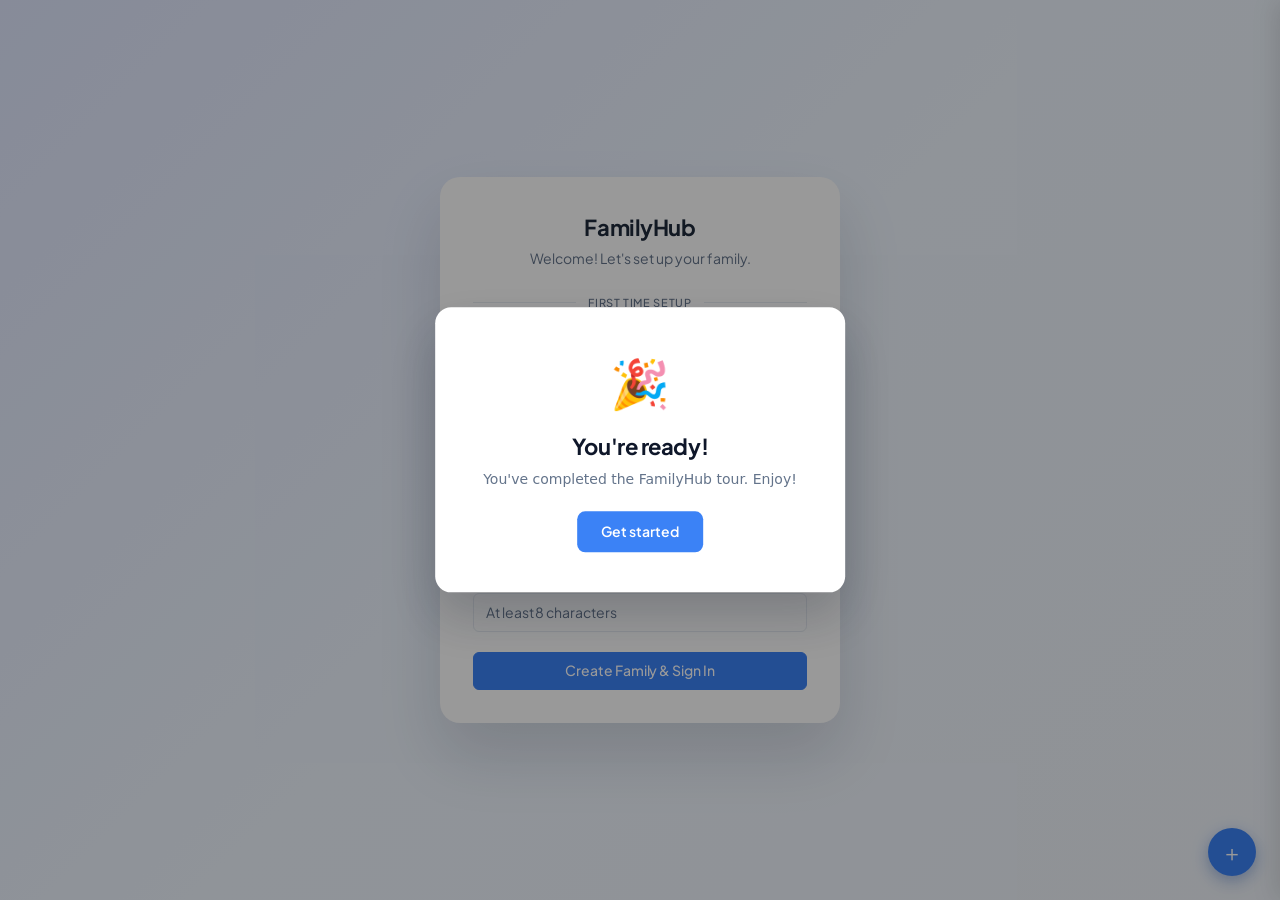
==== index.html @ ff7af3f9 "v6_5_3" ====
<!DOCTYPE html>
<html lang="en" data-theme="light">
<head>
  <meta charset="UTF-8" />
  <meta name="viewport" content="width=device-width, initial-scale=1.0, viewport-fit=cover" />
  <meta name="description" content="FamilyHub — Private family management &amp; knowledge app" />
  <meta name="theme-color" content="#F6F8FC" />
  <meta name="mobile-web-app-capable" content="yes" />
  <meta name="apple-mobile-web-app-capable" content="yes" />
  <meta name="apple-mobile-web-app-status-bar-style" content="default" />
  <meta name="apple-mobile-web-app-title" content="FamilyHub" />
  <!-- Force browsers and proxies never to cache this file -->
  <meta http-equiv="Cache-Control" content="no-cache, no-store, must-revalidate" />
  <meta http-equiv="Pragma" content="no-cache" />
  <meta http-equiv="Expires" content="0" />
  <!-- Build: v6.2.2 [v6.2.2] Bug audit: listener leaks, badge CSS, panel open, pre-select fixes -->

  <title>FamilyHub</title>

  <!-- PWA Manifest -->
  <link rel="manifest" href="./manifest.json" />

  <!-- Apple touch icon -->
  <link rel="apple-touch-icon" href="./icons/icon-192.png" />

  <!-- Styles (order matters: tokens → layout → components → dark) -->
  <link rel="stylesheet" href="./styles/tokens.css?v=6.0.0" />
  <link rel="stylesheet" href="./styles/layout.css?v=6.0.0" />
  <link rel="stylesheet" href="./styles/components.css?v=6.0.0" />
  <link rel="stylesheet" href="./styles/dark.css?v=6.0.0" />
</head>
<body>

<!-- ═══════════════════════════════════════════════════════════
     AUTH SCREEN
     Shown on load. Hidden after successful login.
     Blueprint §3.5 — First Run + Login flows
     ══════════════════════════════════════════════════════════ -->
<div id="auth-screen" role="main" aria-label="Sign in to FamilyHub">

  <div class="auth-card">
    <span class="auth-logo">FamilyHub</span>
    <p class="auth-subtitle" id="auth-subtitle">Welcome back</p>

    <!-- ── Auth Mode Tabs ── -->
    <div class="auth-tabs" role="tablist">
      <button class="auth-tab active" role="tab" id="tab-login"
              aria-selected="true" aria-controls="auth-form-login"
              data-auth-tab="login">Sign In</button>
      <button class="auth-tab" role="tab" id="tab-invite"
              aria-selected="false" aria-controls="auth-form-invite"
              data-auth-tab="invite">Join via Invite</button>
    </div>

    <!-- ── Login Form ── -->
    <div id="auth-form-login" role="tabpanel" aria-labelledby="tab-login">
      <div class="form-group">
        <label class="form-label" for="login-username">Username</label>
        <input class="input" type="text" id="login-username"
               autocomplete="username" autocapitalize="none"
               placeholder="Your username" />
      </div>
      <div class="form-group" style="margin-top: var(--space-3);">
        <label class="form-label" for="login-password">Password</label>
        <input class="input" type="password" id="login-password"
               autocomplete="current-password"
               placeholder="Your password" />
      </div>
      <p id="login-error" class="form-error hidden" style="margin-top: var(--space-2);"></p>
      <button class="btn btn-primary w-full" id="login-btn"
              style="margin-top: var(--space-5);">
        Sign In
      </button>
    </div>

    <!-- ── Invite Code Form ── -->
    <div id="auth-form-invite" role="tabpanel" aria-labelledby="tab-invite" class="hidden">
      <div class="form-group">
        <label class="form-label" for="invite-code">Invite Code</label>
        <input class="input" type="text" id="invite-code"
               placeholder="XXXX-XXXX" autocapitalize="characters"
               maxlength="9" style="letter-spacing: 0.08em; font-family: var(--font-mono);" />
      </div>
      <div class="form-group" style="margin-top: var(--space-3);">
        <label class="form-label" for="invite-username">Choose a Username</label>
        <input class="input" type="text" id="invite-username"
               autocomplete="username" autocapitalize="none"
               placeholder="username" />
      </div>
      <div class="form-group" style="margin-top: var(--space-3);">
        <label class="form-label" for="invite-password">Choose a Password</label>
        <input class="input" type="password" id="invite-password"
               autocomplete="new-password" placeholder="At least 8 characters" />
      </div>
      <p id="invite-error" class="form-error hidden" style="margin-top: var(--space-2);"></p>
      <button class="btn btn-primary w-full" id="invite-join-btn"
              style="margin-top: var(--space-5);">
        Join FamilyHub
      </button>
    </div>

    <!-- ── First Run Form (shown when no accounts exist) ── -->
    <div id="auth-form-firstrun" class="hidden" role="region" aria-label="First-time setup">
      <div class="divider-label">First Time Setup</div>
      <div class="form-group">
        <label class="form-label required" for="firstrun-family">Family Name</label>
        <input class="input" type="text" id="firstrun-family"
               placeholder="e.g. The Smiths" />
      </div>
      <div class="form-group" style="margin-top: var(--space-3);">
        <label class="form-label required" for="firstrun-displayname">Your Display Name</label>
        <input class="input" type="text" id="firstrun-displayname"
               placeholder="e.g. Dot" />
      </div>
      <div class="form-group" style="margin-top: var(--space-3);">
        <label class="form-label required" for="firstrun-username">Username</label>
        <input class="input" type="text" id="firstrun-username"
               autocomplete="username" autocapitalize="none"
               placeholder="Lowercase, no spaces" />
      </div>
      <div class="form-group" style="margin-top: var(--space-3);">
        <label class="form-label required" for="firstrun-password">Password</label>
        <input class="input" type="password" id="firstrun-password"
               autocomplete="new-password" placeholder="At least 8 characters" />
      </div>
      <p id="firstrun-error" class="form-error hidden" style="margin-top: var(--space-2);"></p>
      <button class="btn btn-primary w-full" id="firstrun-btn"
              style="margin-top: var(--space-5);">
        Create Family &amp; Sign In
      </button>
    </div>

    <!-- ── v32 Migration Prompt (shown when old data detected) ── -->
    <div id="auth-migration-prompt" class="hidden"
         style="margin-top: var(--space-4); padding: var(--space-3); background: var(--color-info-bg);
                border: 1px solid var(--color-info); border-radius: var(--radius-sm);">
      <p style="font-size: var(--text-sm); color: var(--color-info-text); margin-bottom: var(--space-2);">
        📦 Previous FamilyHub data found. Import it?
      </p>
      <div style="display: flex; gap: var(--space-2);">
        <button class="btn btn-primary btn-sm" id="migration-yes-btn">Import Data</button>
        <button class="btn btn-ghost btn-sm" id="migration-skip-btn">Skip</button>
      </div>
    </div>

  </div><!-- /.auth-card -->
</div><!-- /#auth-screen -->


<!-- ═══════════════════════════════════════════════════════════
     APP SHELL
     Blueprint §9.2 — CSS Grid layout
     ══════════════════════════════════════════════════════════ -->
<div id="app" aria-hidden="true">

  <!-- ── Topbar ── -->
  <header id="topbar" role="banner">
    <!-- Hamburger (mobile only) -->
    <button id="topbar-hamburger" aria-label="Open navigation" aria-expanded="false"
            aria-controls="sidebar">
      <svg width="18" height="14" viewBox="0 0 18 14" fill="none" aria-hidden="true">
        <rect y="0"  width="18" height="2" rx="1" fill="currentColor"/>
        <rect y="6"  width="18" height="2" rx="1" fill="currentColor"/>
        <rect y="12" width="18" height="2" rx="1" fill="currentColor"/>
      </svg>
    </button>

    <!-- App title -->
    <span id="topbar-title" aria-label="FamilyHub home">FamilyHub</span>

    <div id="topbar-spacer" aria-hidden="true"></div>

    <!-- Unified Search (P-17 + global overlay) — initSearchBar() populates this.
         Clicking/focusing the input opens the global search overlay (Cmd+K).
         Active filter chips remain visible below the input. -->
    <div id="topbar-search" role="search" aria-label="Search and filter"></div>

    <!-- Systray — ambient awareness bar (P-19) — initSystray() populates this -->
    <div id="topbar-systray" class="st-bar" aria-label="Awareness indicators"></div>

    <!-- Sync indicator -->
    <span id="topbar-sync-indicator" title="Sync status" aria-live="polite" aria-label="Sync status: idle">
      ○
    </span>

    <!-- Notifications -->
    <button id="topbar-notifications-btn" aria-label="Notifications"
            aria-haspopup="true" aria-expanded="false"
            aria-controls="notification-drawer">
      <svg width="16" height="16" viewBox="0 0 16 16" fill="none" aria-hidden="true">
        <path d="M8 1.5A5 5 0 003 6.5v4.25L1.5 12h13L13 10.75V6.5A5 5 0 008 1.5z"
              stroke="currentColor" stroke-width="1.4" stroke-linejoin="round"/>
        <path d="M6.5 13a1.5 1.5 0 003 0" stroke="currentColor" stroke-width="1.4"/>
      </svg>
      <span class="notif-badge" id="notif-badge" data-count="0" aria-hidden="true"></span>
    </button>

    <!-- User menu -->
    <button id="topbar-user-btn" aria-label="User menu" aria-haspopup="true">
      <div class="user-avatar" id="topbar-avatar" aria-hidden="true">?</div>
      <span id="topbar-user-name"></span>
    </button>
  </header>

  <!-- ── Tab Bar [MAJOR] — multi-view tab strip (core/tabs.js) ── -->
  <!-- Full-width, grid-row 2. Populated by initTabs() after auth. -->
  <nav id="tab-bar" aria-label="Open views">
    <!-- Populated by core/tabs.js initTabs() -->
  </nav>

  <!-- ── Breadcrumb Row (Blueprint §9.2 — separate row below tab bar) ── -->
  <nav id="breadcrumb-row" aria-label="Breadcrumb">
    <button id="breadcrumb-back-btn" disabled aria-label="Go back">
      ← Back
    </button>
    <button id="breadcrumb-fwd-btn" disabled aria-label="Go forward">
      Forward →
    </button>
    <span id="breadcrumb-trail" style="display: flex; align-items: center; gap: var(--space-1);">
      <!-- Populated by router.js -->
    </span>
  </nav>

  <!-- ── Sidebar ── -->
  <nav id="sidebar" aria-label="Main navigation">

    <!-- Family name header -->
    <div class="sidebar-family-name" id="sidebar-family-name">FamilyHub</div>

    <!-- CS-02: Context Switcher — order driven by contextOrder setting -->
    <div id="context-switcher" style="padding:8px 16px 4px;margin-bottom:4px;">
      <div id="ctx-buttons" style="display:flex;gap:3px;background:rgba(0,0,0,0.04);border-radius:8px;padding:3px;">
        <!-- Populated dynamically by boot JS based on contextOrder setting -->
      </div>
      <div id="ctx-label" style="text-align:center;font-size:10px;color:rgba(0,0,0,0.30);margin-top:4px;letter-spacing:0.08em;text-transform:uppercase;">All Contexts</div>
    </div>

    <!-- Nav items (Blueprint §4.2 — complete list) -->
    <ul class="sidebar-nav" role="list">

      <!-- Primary views -->
      <li role="listitem">
        <button class="nav-item" data-view="dashboard"
                aria-label="Dashboard">
          <span class="nav-item-icon" aria-hidden="true">🏠</span>
          <span class="nav-item-label">Dashboard</span>
        </button>
      </li>
      <li role="listitem">
        <button class="nav-item" data-view="daily"
                aria-label="Daily Review">
          <span class="nav-item-icon" aria-hidden="true">☀️</span>
          <span class="nav-item-label">Daily Review</span>
        </button>
      </li>
      <li role="listitem">
        <button class="nav-item" data-view="kanban"
                aria-label="Tasks and Kanban board">
          <span class="nav-item-icon" aria-hidden="true">✅</span>
          <span class="nav-item-label">Tasks</span>
        </button>
      </li>
      <li role="listitem">
        <button class="nav-item" data-view="projects"
                aria-label="Projects">
          <span class="nav-item-icon" aria-hidden="true">📁</span>
          <span class="nav-item-label">Projects</span>
        </button>
      </li>
      <li role="listitem">
        <button class="nav-item" data-view="calendar"
                aria-label="Calendar">
          <span class="nav-item-icon" aria-hidden="true">📅</span>
          <span class="nav-item-label">Calendar</span>
        </button>
      </li>
      <li role="listitem">
        <button class="nav-item" data-view="activity-center"
                aria-label="Activity Wall">
          <span class="nav-item-icon" aria-hidden="true">🔔</span>
          <span class="nav-item-label">Activity Wall</span>
        </button>
      </li>
      <li role="listitem">
        <button class="nav-item" data-view="messages"
                aria-label="Messages">
          <span class="nav-item-icon" aria-hidden="true">💬</span>
          <span class="nav-item-label">Messages</span>
          <span class="nav-item-badge" id="messages-nav-badge"
                aria-label="unread messages"
                style="display:none"></span>
        </button>
      </li>

      <!-- Tools / Trackers -->
      <li role="listitem" aria-hidden="true">
        <div class="sidebar-section-label">Trackers</div>
      </li>
      <li role="listitem">
        <button class="nav-item" data-view="budget"
                aria-label="Budget and expenses">
          <span class="nav-item-icon" aria-hidden="true">💰</span>
          <span class="nav-item-label">Budget</span>
        </button>
      </li>
      <li role="listitem">
        <button class="nav-item" data-view="recipes"
                aria-label="Recipes and meal planner">
          <span class="nav-item-icon" aria-hidden="true">🍽️</span>
          <span class="nav-item-label">Recipes</span>
        </button>
      </li>
      <li role="listitem">
        <button class="nav-item" data-view="documents"
                aria-label="Documents and expiry tracker">
          <span class="nav-item-icon" aria-hidden="true">📄</span>
          <span class="nav-item-label">Documents</span>
        </button>
      </li>
      <li role="listitem">
        <button class="nav-item" data-view="contacts"
                aria-label="Contacts">
          <span class="nav-item-icon" aria-hidden="true">📇</span>
          <span class="nav-item-label">Contacts</span>
        </button>
      </li>
      <li role="listitem">
        <button class="nav-item" data-view="gallery"
                aria-label="Photo gallery">
          <span class="nav-item-icon" aria-hidden="true">🖼️</span>
          <span class="nav-item-label">Gallery</span>
        </button>
      </li>
      <li role="listitem">
        <button class="nav-item" data-view="reminders"
                aria-label="Reminders">
          <span class="nav-item-icon" aria-hidden="true">🔔</span>
          <span class="nav-item-label">Reminders</span>
        </button>
      </li>

      <!-- Entity Types (Blueprint §4.2) -->
      <li role="listitem" aria-hidden="true">
        <div class="sidebar-section-label">Collections</div>
      </li>
      <li role="listitem">
        <button class="nav-item" data-view="entity-type" data-entity-type="idea"
                data-label="Ideas" aria-label="Ideas">
          <span class="nav-item-icon" aria-hidden="true">💡</span>
          <span class="nav-item-label">Ideas</span>
        </button>
      </li>
      <li role="listitem">
        <button class="nav-item" data-view="entity-type" data-entity-type="research"
                data-label="Research" aria-label="Research">
          <span class="nav-item-icon" aria-hidden="true">🔬</span>
          <span class="nav-item-label">Research</span>
        </button>
      </li>
      <li role="listitem">
        <button class="nav-item" data-view="entity-type" data-entity-type="book"
                data-label="Books" aria-label="Books">
          <span class="nav-item-icon" aria-hidden="true">📚</span>
          <span class="nav-item-label">Books</span>
        </button>
      </li>
      <li role="listitem">
        <button class="nav-item" data-view="entity-type" data-entity-type="trip"
                data-label="Trips" aria-label="Trips">
          <span class="nav-item-icon" aria-hidden="true">✈️</span>
          <span class="nav-item-label">Trips</span>
        </button>
      </li>
      <li role="listitem">
        <button class="nav-item" data-view="entity-type" data-entity-type="place"
                data-label="Places" aria-label="Places">
          <span class="nav-item-icon" aria-hidden="true">📍</span>
          <span class="nav-item-label">Places</span>
        </button>
      </li>
      <li role="listitem">
        <button class="nav-item" data-view="entity-type" data-entity-type="weblink"
                data-label="Web Links" aria-label="Web Links">
          <span class="nav-item-icon" aria-hidden="true">🔗</span>
          <span class="nav-item-label">Web Links</span>
        </button>
      </li>
      <!-- Custom entity types inserted here dynamically by boot sequence -->
      <li id="sidebar-custom-types-anchor" role="listitem" aria-hidden="true" style="display:none"></li>

      <!-- Manage -->
      <li role="listitem" aria-hidden="true">
        <div class="sidebar-section-label">Manage</div>
      </li>
      <li role="listitem">
        <button class="nav-item" data-view="object-studio"
                aria-label="Object Studio — manage entity types">
          <span class="nav-item-icon" aria-hidden="true">🧩</span>
          <span class="nav-item-label">Object Studio</span>
        </button>
      </li>

    </ul><!-- /.sidebar-nav -->

    <!-- Sidebar footer: Settings + Logout -->
    <div class="sidebar-footer">
      <button class="nav-item" data-view="settings" aria-label="Settings">
        <span class="nav-item-icon" aria-hidden="true">⚙️</span>
        <span class="nav-item-label">Settings</span>
      </button>
      <button class="sidebar-logout-btn" id="sidebar-logout-btn" aria-label="Sign out">
        <span style="font-size: 0.9rem;" aria-hidden="true">↗</span>
        Sign Out
      </button>
    </div>

  </nav><!-- /#sidebar -->

  <!-- Mobile sidebar overlay -->
  <div id="sidebar-overlay" aria-hidden="true"></div>

  <!-- ── Main Content ── -->
  <main id="main" role="main" aria-label="Main content" tabindex="-1">

    <!-- All view shells (empty, hidden by default) -->
    <!-- Each activated by router.js adding class="active" -->

    <!-- Dashboard -->
    <div id="view-dashboard" class="view" role="region" aria-label="Dashboard"
         aria-hidden="true">
      <!-- Populated by views/dashboard.js -->
    </div>

    <!-- Daily Review -->
    <div id="view-daily" class="view" role="region" aria-label="Daily Review"
         aria-hidden="true">
      <!-- Populated by views/daily.js -->
    </div>

    <!-- Kanban Task Board -->
    <div id="view-kanban" class="view" role="region" aria-label="Tasks"
         aria-hidden="true">
      <!-- Populated by views/kanban.js -->
    </div>

    <!-- Calendar -->
    <div id="view-calendar" class="view" role="region" aria-label="Calendar"
         aria-hidden="true">
      <!-- Populated by views/calendar.js -->
    </div>

    <!-- Activity Wall -->
    <div id="view-activity-center" class="view" role="region" aria-label="Activity Wall"
         aria-hidden="true">
      <!-- Populated by views/family-wall.js (Activity Wall) -->
    </div>


    <!-- Notes -->
    <div id="view-notes" class="view" role="region" aria-label="Notes"
         aria-hidden="true">
      <!-- Populated by views/notes.js -->
    </div>

    <!-- Projects -->
    <div id="view-projects" class="view" role="region" aria-label="Projects"
         aria-hidden="true">
      <!-- Populated by views/projects.js -->
    </div>

    <!-- Knowledge Graph (Blueprint §9.2 — 3-column layout when active) -->
    <!-- graph-canvas.js, graph filter panel, and entity panel integrate here -->
    <div id="view-graph" class="view" role="region" aria-label="Knowledge Graph"
         aria-hidden="true">
      <!-- Graph canvas and entity panel populated by entity-panel.js _openGraphView() -->
    </div>

    <!-- Budget -->
    <div id="view-budget" class="view" role="region" aria-label="Budget"
         aria-hidden="true">
      <!-- Populated by views/budget.js -->
    </div>

    <!-- Recipes -->
    <div id="view-recipes" class="view" role="region" aria-label="Recipes"
         aria-hidden="true">
      <!-- Populated by views/recipes.js -->
    </div>

    <!-- Documents -->
    <div id="view-documents" class="view" role="region" aria-label="Documents"
         aria-hidden="true">
      <!-- Populated by views/documents.js -->
    </div>

    <!-- Contacts -->
    <div id="view-contacts" class="view" role="region" aria-label="Contacts"
         aria-hidden="true">
      <!-- Populated by views/contacts.js -->
    </div>

    <!-- Gallery -->
    <div id="view-gallery" class="view" role="region" aria-label="Gallery"
         aria-hidden="true">
      <!-- Populated by views/gallery.js -->
    </div>

    <!-- Generic Entity Type View (Ideas, Trips, Books, etc.) -->
    <div id="view-entity-type" class="view" role="region" aria-label="Entity type view"
         aria-hidden="true">
      <!-- Populated by views/entity-type-view.js — receives entityType param -->
    </div>

    <!-- Object Studio — type management dashboard -->
    <div id="view-object-studio" class="view" role="region" aria-label="Object Studio"
         aria-hidden="true">
      <!-- Populated by views/object-studio.js -->
    </div>

    <!-- Messages -->
    <div id="view-messages" class="view" role="region" aria-label="Messages"
         aria-hidden="true">
      <span class="sr-only" id="messages-view-desc">Direct messages between family members</span>
    </div>

    <!-- Settings -->
    <div id="view-settings" class="view" role="region" aria-label="Settings"
         aria-hidden="true">
      <!-- Populated by views/settings.js -->
    </div>

    <!-- [v5.3.1] Reminders view -->
    <div id="view-reminders" class="view" role="region" aria-label="Reminders"
         aria-hidden="true">
      <!-- Populated by views/reminders.js -->
    </div>

    <!-- [v5.3.1] Reminder Analytics view -->
    <div id="view-reminder-analytics" class="view" role="region" aria-label="Reminder Analytics"
         aria-hidden="true">
      <!-- Populated by views/reminder-analytics.js -->
    </div>

  </main><!-- /#main -->

</div><!-- /#app -->


<!-- ═══════════════════════════════════════════════════════════
     GLOBAL OVERLAYS
     Outside #app so they sit above all layout layers.
     ══════════════════════════════════════════════════════════ -->

<!-- ── Entity Panel Backdrop ── -->
<div id="entity-panel-backdrop" aria-hidden="true"></div>

<!-- ── Entity Panel (centered modal) ── -->
<aside id="entity-panel" role="dialog" aria-modal="true" aria-label="Entity details"
       aria-hidden="true">
  <div id="entity-panel-header">
    <!-- Built dynamically by components/entity-panel.js _renderHeader() -->
  </div>
  <div id="entity-panel-body">
    <!-- Populated dynamically by components/entity-panel.js -->
  </div>
</aside>

<!-- ── Notification Drawer ── -->
<div id="notification-drawer" role="dialog" aria-label="Notifications"
     aria-modal="false">
  <div style="display: flex; align-items: center; justify-content: space-between;
              padding: var(--space-3) var(--space-4); border-bottom: 1px solid var(--color-border);
              flex-shrink: 0;">
    <span style="font-weight: var(--weight-semibold); font-size: var(--text-sm);">Notifications</span>
    <button class="btn-icon" id="notif-mark-all-read" aria-label="Mark all as read"
            style="font-size: var(--text-xs); width: auto; padding: var(--space-1) var(--space-2);">
      Mark all read
    </button>
  </div>
  <div id="notification-list" class="scroll-y" style="flex: 1; overflow-y: auto;">
    <!-- Populated by components/notification-drawer.js -->
    <div class="empty-state" style="padding: var(--space-8);">
      <div class="empty-state-icon">🔔</div>
      <div class="empty-state-title">No notifications</div>
    </div>
  </div>
</div>

<!-- ── Global Search / Command Palette ── -->
<div id="search-overlay" role="dialog" aria-label="Search" aria-modal="true"
     aria-hidden="true" inert>
  <div id="search-palette">
    <div style="display: flex; align-items: center; gap: var(--space-2);
                padding: var(--space-3) var(--space-4);
                border-bottom: 1px solid var(--color-border);">
      <svg width="14" height="14" viewBox="0 0 14 14" fill="none" aria-hidden="true"
           style="color: var(--color-text-muted); flex-shrink: 0;">
        <circle cx="6" cy="6" r="5" stroke="currentColor" stroke-width="1.5"/>
        <path d="M10 10L13 13" stroke="currentColor" stroke-width="1.5" stroke-linecap="round"/>
      </svg>
      <input type="text" id="search-input" class="input"
             placeholder='Search or type "> " for commands…'
             autocomplete="off" autocorrect="off" spellcheck="false"
             aria-label="Search"
             style="border: none; box-shadow: none; padding: 0; font-size: var(--text-base);
                    background: transparent;" />
      <kbd aria-label="Escape to close" style="flex-shrink: 0;">Esc</kbd>
    </div>
    <div id="search-results" class="scroll-y"
         style="overflow-y: auto; max-height: 360px;"
         role="listbox" aria-label="Search results">
      <!-- Populated by components/search.js -->
    </div>
  </div>
</div>

<!-- ── Keyboard Shortcuts Help Overlay ── -->
<div id="shortcuts-overlay" role="dialog" aria-label="Keyboard shortcuts"
     aria-modal="true" aria-hidden="true" inert>
  <div class="shortcuts-panel">
    <div class="shortcuts-header">
      <h2 class="shortcuts-title">Keyboard Shortcuts</h2>
      <button class="btn-icon" id="shortcuts-close" aria-label="Close shortcuts">✕</button>
    </div>
    <!-- P-32: search input filters shortcuts by name -->
    <div class="shortcuts-search-wrap">
      <input type="text" id="shortcuts-search" class="input"
             placeholder="Filter shortcuts…" autocomplete="off"
             aria-label="Filter keyboard shortcuts" />
    </div>
    <!-- P-32: populated dynamically from hotkeyService.getAll() -->
    <div id="shortcuts-list" class="shortcuts-list" role="list">
      <!-- Fallback static list (shown before hotkeyService boots) -->
      <div class="shortcuts-group">
        <div class="shortcuts-group-label">Global</div>
        <div class="shortcuts-row"><kbd>⌘K</kbd><span>Open command palette</span></div>
        <div class="shortcuts-row"><kbd>?</kbd><span>Show this overlay</span></div>
        <div class="shortcuts-row"><kbd>Esc</kbd><span>Close overlay / panel</span></div>
        <div class="shortcuts-row"><kbd>⌘Z</kbd><span>Undo entity delete (8 sec)</span></div>
        <div class="shortcuts-row"><kbd>⌘S</kbd><span>Save entity panel</span></div>
      </div>
      <div class="shortcuts-group">
        <div class="shortcuts-group-label">Navigation</div>
        <div class="shortcuts-row"><kbd>D</kbd><span>Go to Daily Review</span></div>
        <div class="shortcuts-row"><kbd>K</kbd><span>Go to Kanban</span></div>
        <div class="shortcuts-row"><kbd>C</kbd><span>Go to Calendar</span></div>
      </div>
      <div class="shortcuts-group">
        <div class="shortcuts-group-label">Create</div>
        <div class="shortcuts-row"><kbd>N</kbd><span>New Note</span></div>
        <div class="shortcuts-row"><kbd>T</kbd><span>New Task</span></div>
        <div class="shortcuts-row"><kbd>E</kbd><span>New Event</span></div>
        <div class="shortcuts-row"><kbd>+</kbd><span>Toggle FAB menu</span></div>
      </div>
    </div>
    <div class="shortcuts-footer">
      <span id="shortcuts-platform"></span>
    </div>
  </div>
</div>

<!-- ── FAB (Floating Action Button) Blueprint §5.3 ── -->
<div id="fab" aria-label="Quick create" role="region">
  <!-- Radial menu items (hidden until expanded) -->
  <div class="fab-radial" role="list">
    <div class="fab-radial-item" role="listitem">
      <span class="fab-radial-label">Task</span>
      <button class="fab-radial-btn" data-fab-type="task"
              aria-label="New Task">✅</button>
    </div>
    <div class="fab-radial-item" role="listitem">
      <span class="fab-radial-label">Note</span>
      <button class="fab-radial-btn" data-fab-type="note"
              aria-label="New Note">📝</button>
    </div>
    <div class="fab-radial-item" role="listitem">
      <span class="fab-radial-label">Event</span>
      <button class="fab-radial-btn" data-fab-type="event"
              aria-label="New Event">📅</button>
    </div>
    <div class="fab-radial-item" role="listitem">
      <span class="fab-radial-label">Post</span>
      <button class="fab-radial-btn" data-fab-type="post"
              aria-label="New Post">📌</button>
    </div>
    <div class="fab-radial-item" role="listitem">
      <span class="fab-radial-label">Idea</span>
      <button class="fab-radial-btn" data-fab-type="idea"
              aria-label="New Idea">💡</button>
    </div>
    <div class="fab-radial-item" role="listitem">
      <span class="fab-radial-label">More…</span>
      <button class="fab-radial-btn" data-fab-type="more"
              aria-label="More entity types">＋</button>
    </div>
  </div>

  <!-- Main FAB button -->
  <button id="fab-main-btn" aria-label="Create new entity"
          aria-expanded="false" aria-haspopup="true">
    ＋
  </button>
</div>

<!-- ── Toast Container ── -->
<div id="toast-container" aria-live="polite" aria-atomic="false"></div>

<!-- ── Update Banner ── -->
<div id="update-banner" role="alert" aria-live="assertive" aria-atomic="true">
  <span>🎉 Update available</span>
  <button class="btn btn-primary btn-sm" id="update-reload-btn">Reload</button>
  <button class="btn btn-ghost btn-sm" id="update-dismiss-btn"
          style="color: rgba(255,255,255,0.7);">Later</button>
</div>


<!-- ═══════════════════════════════════════════════════════════
     MODULE IMPORTS
     All core modules loaded as ES modules.
     Blueprint §1.2 — No bundler, no framework.
     Blueprint §13.1 — No global functions; only window.FH is global.
     ══════════════════════════════════════════════════════════ -->
<script type="module">
  /**
   * FamilyHub v3.0 — App Bootstrap
   * This is the only <script> in index.html.
   * All logic lives in ES modules imported below.
   * P-01: buildEnv() wires registry+env before auth.
   */

  // ── Core imports ──────────────────────────────────────────
  import './views/dashboard.js';                              // registers 'dashboard' view
  import './views/daily.js';                                  // registers 'daily' view
  import './views/kanban.js';                                 // registers 'kanban' view
  import './views/calendar.js';                               // registers 'calendar' view
  import './views/family-wall.js';                            // registers 'activity-center' view
  import './views/messages.js';                               // registers 'messages' view
  import './views/notes.js';                                  // V-01: registers 'notes' view
  import './views/projects.js';                               // V-02: registers 'projects' view
  import './views/settings.js';                               // V-03: registers 'settings' view
  import './views/generic-list.js';                            // V-04: registers 6 generic list views
  import './views/entity-type.js';                           // 2-A: generic entity type view (Collections)
  import './views/object-studio.js';                         // 2-B: Capacities-style Object Studio
  import './views/stub-views.js';                             // registers placeholder views
  import { on, emit, EVENTS }        from './core/events.js';
  import { navigate, wireNavItems, handleInitialHash, VIEW_KEYS, openInNewTab, getCurrentView }
                                     from './core/router.js';
  import { initDB }                  from './core/db.js';
  import { initGraphEngine }         from './core/graph-engine.js';
  import { initEntityPanel }         from './components/entity-panel.js';
  import { initEntityForm }          from './components/entity-form.js';
  import { initFab }                 from './components/fab.js';
  import { initSearch }              from './components/search.js';
  import { initAuth, getAccount }    from './core/auth.js';
  import { initContext }             from './core/context.js';   // CS-01
  import { initBanner }        from './core/banner.js';             // [v6.0.2] global context+focus banner
  import { initGamification } from './services/gamification.js';   // [v6.1.0] gamification engine
  import { buildEnv }                from './core/env.js';      // P-01
  import { initTabs }                from './core/tabs.js';     // [MAJOR] tab system
  import { dataServiceDescriptor }    from './core/db.js';        // P-06
  import { effectsServiceDescriptor } from './services/effects.js'; // P-12
  import { themeServiceDescriptor }   from './services/theme.js';   // P-13
  import { syncServiceDescriptor }    from './services/sync.js';    // P-14
  import { initSearchBar }            from './components/search-bar.js';      // P-17
  import { initCommandPalette }       from './components/command-palette.js'; // P-18
  import { initSystray }              from './components/systray.js';          // P-19
  import { initTimerPanel }              from './components/timer-panel.js'; // [v6.3.0] timer panel + alarm overlay
  import { notificationServiceDescriptor } from './services/notification.js'; // P-07
  import { dialogServiceDescriptor }      from './services/dialog.js';       // P-08
  import { hotkeyServiceDescriptor }      from './services/hotkey.js';       // P-09
  import { historyServiceDescriptor }     from './services/history.js';      // P-10
  import { commandServiceDescriptor }     from './services/command.js';      // P-11
  import { initActivityService, seedActivityFeed } from './services/activity.js';
  import { runWeeklyProjectDigest }               from './views/projects.js'; // [F4] Weekly Project Digest
  import { initTimeTracker }              from './services/time-tracker.js'; // [MAJOR] time tracking
  // [v5.3.1] Reminder system
  import { initReminderService,
           reminderServiceDescriptor }   from './services/reminder.js';
  import { mountAlertDrawer }           from './components/alert-card.js';
  import './views/reminders.js';         // registers 'reminders' view
  // [v5.3.1] Phase 3 services
  import { initAutoRulesEngine }        from './services/auto-reminder-rules.js';
  import './views/reminder-analytics.js'; // [v5.3.1] registers 'reminder-analytics' view
  import { initRecurrenceService }      from './services/recurrence.js'; // [v5.3.1]
  import { serviceRegistry }          from './core/registry.js';
  import { showToast, toast }        from './core/toast.js';
  import { mountDebugPanel }          from './core/debug.js';   // P-29
  import { startTour, isTourComplete }               from './core/tour.js';  // P-31
  import { initPWA }                   from './core/pwa.js';    // P-33

  // ── App initialisation ────────────────────────────────────
  async function initApp() {
    try {
      // 1. Theme: apply saved preference before any paint
      const savedTheme = localStorage.getItem('fh_theme') || 'light';
      document.documentElement.setAttribute('data-theme', savedTheme);

      // 2. Wire mobile hamburger (nav items wired post-login by auth.js → _showApp)
      const hamburger = document.getElementById('topbar-hamburger');
      const sidebar   = document.getElementById('sidebar');
      const overlay   = document.getElementById('sidebar-overlay');

      if (hamburger && sidebar && overlay) {
        hamburger.addEventListener('click', () => {
          const isOpen = sidebar.classList.toggle('open');
          overlay.classList.toggle('visible', isOpen);
          hamburger.setAttribute('aria-expanded', String(isOpen));
        });
        overlay.addEventListener('click', () => {
          sidebar.classList.remove('open');
          overlay.classList.remove('visible');
          hamburger.setAttribute('aria-expanded', 'false');
        });
      }

      // 3. Entity panel close button — handled by components/entity-panel.js
      const panel = document.getElementById('entity-panel');

      // 3b. Click-outside-to-close panel: clicking main area or sidebar nav closes it.
      //     Professional UX standard (Linear, Notion, Figma side panels).
      //     Only fires when panel is open and click is NOT inside panel or any overlay.
      {
        const _mainEl    = document.getElementById('main');
        const _sidebarEl = document.getElementById('sidebar');
        const _panelEl   = document.getElementById('entity-panel');

        const _maybeClosePanel = (e) => {
          if (!_panelEl?.classList.contains('open')) return;
          if (_panelEl.contains(e.target)) return;
          // Don't close if a modal/overlay is open on top
          if (e.target.closest('.modal-overlay,.te-overlay,.ef-overlay,.os-wizard-overlay')) return;
          import('./components/entity-panel.js').then(m => m.closePanel()).catch(() => {});
        };

        if (_mainEl)    _mainEl.addEventListener('click', _maybeClosePanel, true);
        if (_sidebarEl) _sidebarEl.addEventListener('click', _maybeClosePanel, true);
      }

      // 4. Search overlay — handled by components/search.js (initSearch())

      // 5. Wire notifications drawer
      const notifsBtn    = document.getElementById('topbar-notifications-btn');
      const notifsDrawer = document.getElementById('notification-drawer');

      if (notifsBtn && notifsDrawer) {
        notifsBtn.addEventListener('click', (e) => {
          e.stopPropagation();
          const isOpen = notifsDrawer.classList.toggle('open');
          notifsBtn.setAttribute('aria-expanded', String(isOpen));
        });
        document.addEventListener('click', (e) => {
          if (!notifsDrawer.contains(e.target) && e.target !== notifsBtn) {
            notifsDrawer.classList.remove('open');
            notifsBtn.setAttribute('aria-expanded', 'false');
          }
        });
      }

      // 6. FAB — handled by components/fab.js (initFab())

      // 7. Keyboard shortcuts (Blueprint §9.3)
      // Handled by hotkeyService (P-07) after buildEnv() runs.
      // Cmd+Z undo handled below (must run before hotkey service to pop undo stack first).

      // Cmd+Z — undo delete (always, even in text fields)
      // Global undo-delete stack — populated by entity-panel._confirmDelete()
      const _undoStack = [];
      const UNDO_TTL = 8000; // ms

      // Initialize window.FH early so entity-panel can call _pushUndoDelete
      // (the full FH object is completed later at boot sequence end)
      window.FH = window.FH || {};
      window.FH.version = '6.5.3'; // [N51 fix] exposed for debugging and service worker checks

      window.FH._pushUndoDelete = ({ snapshot, entityLabel, entityTitle }) => {
        const entry = { snapshot, entityLabel, entityTitle, ts: Date.now() };
        _undoStack.push(entry);
        showToast(`“${entityTitle}” deleted`, 'warn', {
          duration: UNDO_TTL,
          action: { label: 'Undo', onClick: () => _performUndo(entry) },
        });
        setTimeout(() => {
          const idx = _undoStack.indexOf(entry);
          if (idx !== -1) _undoStack.splice(idx, 1);
        }, UNDO_TTL);
      };

      async function _performUndo(entry) {
        if (!entry?.snapshot) return;
        try {
          const { saveEntity } = await import('./core/db.js');
          await saveEntity({ ...entry.snapshot, deleted: false, updatedAt: new Date().toISOString() });
          showToast(`“${entry.entityTitle}” restored`, 'success');
          const idx = _undoStack.indexOf(entry);
          if (idx !== -1) _undoStack.splice(idx, 1);
        } catch (err) {
          console.error('[undo] Restore failed:', err);
          showToast('Could not restore — please check your data', 'error');
        }
      }

      document.addEventListener('keydown', (e) => {
        if ((e.metaKey || e.ctrlKey) && e.key === 'z' && !e.shiftKey) {
          const entry = _undoStack.pop();
          if (entry) {
            // stopImmediatePropagation so hotkeyService doesn't also fire history.undo()
            e.stopImmediatePropagation();
            e.preventDefault();
            _performUndo(entry);
          }
        }
      });

      // Handle SW_UPDATED message from service worker (P-20)
      // Only show the toast if there was already a controlling SW when the page loaded
      // (i.e. this is a genuine update, not a first-time SW installation).
      // Without this guard, the toast fires on every fresh page load after a new SW activates.
      if ('serviceWorker' in navigator) {
        const _hadControllerAtLoad = !!navigator.serviceWorker.controller;
        navigator.serviceWorker.addEventListener('message', (e) => {
          if (e.data?.type === 'SW_UPDATED' && _hadControllerAtLoad) {
            showToast('Update available — reload to get the latest version', 'info', {
              duration: 0,
              action: { label: 'Reload', onClick: () => window.location.reload() },
            });
          }
        });
      }

      // 8. Shortcuts overlay close button
      const shortcutsClose = document.getElementById('shortcuts-close');
      if (shortcutsClose) {
        shortcutsClose.addEventListener('click', () => {
          const so = document.getElementById('shortcuts-overlay');
          if (so) {
            so.classList.remove('open');
            so.setAttribute('aria-hidden', 'true');
            so.setAttribute('inert', '');
          }
        });
      }

      // 9. Auth screen tab switching (shell-level — auth.js also wires its own forms)
      document.querySelectorAll('[data-auth-tab]').forEach(btn => {
        btn.addEventListener('click', () => {
          const tab = btn.dataset.authTab;
          document.querySelectorAll('[data-auth-tab]').forEach(b => {
            b.classList.toggle('active', b.dataset.authTab === tab);
            b.setAttribute('aria-selected', String(b.dataset.authTab === tab));
          });
          document.getElementById('auth-form-login')?.classList.toggle('hidden', tab !== 'login');
          document.getElementById('auth-form-invite')?.classList.toggle('hidden', tab !== 'invite');
        });
      });

      // 10. Initialise IndexedDB, build env (P-01), then Auth
      //     buildEnv() resolves all registered services in dependency order.
      //     auth.js determines: first-run | login screen | resume session.
      await initDB();
      await initGraphEngine();
      // Register services in dependency order before buildEnv() resolves them
      // P-06: data (no deps) — registered first, all services may depend on it
      serviceRegistry.add('data',         dataServiceDescriptor);
      // P-12: effects (no deps)
      serviceRegistry.add('effects',      effectsServiceDescriptor);
      // P-13: theme (needs data)
      serviceRegistry.add('theme',        themeServiceDescriptor);
      // P-14: sync (no deps)
      serviceRegistry.add('sync',         syncServiceDescriptor);
      // P-07: notification (no deps) — must be early, others depend on it
      serviceRegistry.add('notification', notificationServiceDescriptor);
      // P-08: dialog (needs notification)
      serviceRegistry.add('dialog',       dialogServiceDescriptor);
      // P-09: hotkey (no deps)
      serviceRegistry.add('hotkey',       hotkeyServiceDescriptor);
      // P-10: history (needs notification + hotkey)
      serviceRegistry.add('history',      historyServiceDescriptor);
      // P-11: command (no deps)
      serviceRegistry.add('command',      commandServiceDescriptor);
      // [v5.3.1] Reminder service (depends on data + notification)
      serviceRegistry.add('reminder',     reminderServiceDescriptor);

      // P-01: Build the shared environment object (registry + services)
      const env = await buildEnv();

      // Expose env on window.FH for debugging and inter-module use
      // (will be overwritten below with full FH object)
      window._fhEnv = env;

      // P-29: mount debug overlay if ?debug=true
      if (env.debug) mountDebugPanel(env);

      // P-33: init PWA install prompt handler
      initPWA(env);

      initEntityPanel();
      initEntityForm();
      initFab();
      initSearch();
      initSearchBar();                    // P-17: faceted search bar
      initCommandPalette(env);            // P-18: command palette
      initSystray(env);                   // P-19: systray awareness bar
      await initAuth();
      // [MAJOR] Init tab system — renders tab bar using already-imported navigate + getCurrentView.
      // await needed: initTabs is async to load per-account pinned tabs from IDB.
      try {
        const _tabAcct = getAccount();
        await initTabs({ navigate, getCurrentView, accountId: _tabAcct?.id || null });
      } catch (tabErr) {
        console.error('[tabs] initTabs failed:', tabErr);
      }
      initContext();                       // CS-01: restore active context from localStorage
      initBanner();                        // [v6.0.2] global context + focus mode banner
      initGamification().catch(e => console.warn('[boot] gamification init:', e)); // [v6.1.0]
      initActivityService(); // [MAJOR] system activity feed (after auth so getAccount() works)
      seedActivityFeed();    // [minor] backfill activity cards from existing entities
      initTimeTracker();     // [MAJOR] time tracking service — restores active sessions
      initTimerPanel();      // [v6.2.0] floating timer panel
      // Wire topbar timer button
      // Timer panel opened via systray timer item (no separate topbar button — v6.3.0)
      initReminderService(); // [v5.3.1] reminder scheduler + SW sync
      initRecurrenceService(); // [v5.3.1] recurring task ghost-instance scheduler
      mountAlertDrawer();    // [v5.3.1] alert drawer component
      initAutoRulesEngine(); // [v5.3.1] auto-rules engine — triggers reminders on entity events
      // [F4] Weekly Project Digest — runs max once per 6 days (Sunday evening trigger)
      setTimeout(() => { try { runWeeklyProjectDigest(); } catch(e) { console.warn('[digest]', e); } }, 3000);

      // [v5.3.1] NEW-C-05 fix: Deep-link handler for push notification taps
      // SW notificationclick opens /?open=TYPE:ID when no window is open
      // Must run AFTER navigate(startView) so the app is fully rendered first
      {
        const _openParam = new URLSearchParams(window.location.search).get('open');
        if (_openParam && _openParam.includes(':')) {
          const [_openType, _openId] = _openParam.split(':');
          if (_openId) {
            // Brief defer so app renders before panel opens
            setTimeout(async () => {
              const { openPanel } = await import('./components/entity-panel.js');
              openPanel(_openId).catch(console.error);
            }, 400);
          }
        }
      }

      // CS-02: Wire context switcher — order from contextOrder setting
      {
        const { setActiveContext, getActiveContext } = await import('./core/context.js');
        const { getAccount: _getAcct } = await import('./core/auth.js');
        const { on: _ctxOn } = await import('./core/events.js');
        const { getSetting } = await import('./core/db.js');

        const CTX_LABELS = { all: 'All Contexts', family: 'Family', personal: 'Personal', business: 'Business' };
        const CTX_ICONS  = { all: 'ALL', family: '🏠', personal: '👤', business: '💼' };
        const CTX_COLORS = { all: '#3B82F6', family: '#0891b2', personal: '#7c3aed', business: '#b45309' };
        const DEFAULT_ORDER = ['all', 'family', 'personal', 'business'];

        async function _buildSwitcherButtons() {
          let order = DEFAULT_ORDER;
          try {
            const saved = await getSetting('contextOrder');
            if (Array.isArray(saved) && saved.length === 4) order = saved;
          } catch {}

          const acct = _getAcct();
          const isFullAccess = !acct || acct.role === 'admin' || acct.role === 'parent';

          const ctxBtns = document.getElementById('ctx-buttons');
          if (!ctxBtns) return;
          ctxBtns.innerHTML = '';

          for (const ctx of order) {
            if (!isFullAccess && (ctx === 'personal' || ctx === 'business')) continue;
            const btn = document.createElement('button');
            btn.className = 'ctx-btn';
            btn.dataset.ctx = ctx;
            const isAll = ctx === 'all';
            btn.style.cssText = 'flex:1;padding:6px 4px;border-radius:6px;border:none;cursor:pointer;font-size:' + (isAll ? '11' : '13') + 'px;font-weight:600;background:transparent;color:#475569;transition:all .15s;';
            btn.textContent = CTX_ICONS[ctx];
            btn.title = CTX_LABELS[ctx];
            btn.addEventListener('click', () => setActiveContext(ctx));
            ctxBtns.appendChild(btn);
          }
          _updateSwitcherUI(getActiveContext());
        }

        function _updateSwitcherUI(ctx) {
          const label = document.getElementById('ctx-label');
          const isDark = document.documentElement.getAttribute('data-theme') === 'dark';
          const inactiveColor = isDark ? 'rgba(255,255,255,0.4)' : 'rgba(0,0,0,0.35)';
          const labelColor = isDark ? 'rgba(255,255,255,0.25)' : 'rgba(0,0,0,0.30)';
          if (label) { label.textContent = CTX_LABELS[ctx] || 'All Contexts'; label.style.color = labelColor; }
          const ctxBg = document.getElementById('ctx-buttons');
          if (ctxBg) ctxBg.style.background = isDark ? 'rgba(255,255,255,0.08)' : 'rgba(0,0,0,0.04)';
          document.querySelectorAll('.ctx-btn').forEach(btn => {
            const isActive = btn.dataset.ctx === ctx;
            btn.style.background = isActive ? (CTX_COLORS[ctx] || CTX_COLORS.all) : 'transparent';
            btn.style.color = isActive ? '#fff' : inactiveColor;
          });
        }

        _ctxOn('context:changed', ({ context }) => _updateSwitcherUI(context));

        // Re-build sidebar buttons when order changes in settings
        window.addEventListener('fh:contextOrderChanged', () => _buildSwitcherButtons());

        await _buildSwitcherButtons();
      }

      // 11. Auto-start onboarding tour on first login (P-31)
      // Only auto-start if: tour not yet completed AND user has no existing entities
      // (existing users upgrading to v3 should not see the tour)
      {
        const tourDone = await isTourComplete('onboarding').catch(() => false);
        if (!tourDone) {
          const { countByType } = await import('./core/db.js');
          const counts   = await countByType().catch(() => ({}));
          const total    = Object.values(counts).reduce((a, b) => a + b, 0);
          const isNewUser = total === 0;
          if (isNewUser) {
            // Small delay so the view renders first
            setTimeout(() => startTour('onboarding', window._fhEnv), 800);
          } else {
            // Existing user: mark tour as done so it never fires again
            const { setSetting } = await import('./core/db.js');
            setSetting('tours:onboarding:completed', true).catch(() => {});
          }
        }
      }

      // 13. Populate shortcuts overlay from hotkeyService (P-32)
      {
        const isMac = /Mac|iPhone|iPad/.test(navigator.userAgent);
        const modKey = isMac ? '⌘' : 'Ctrl';
        const platformEl = document.getElementById('shortcuts-platform');
        if (platformEl) platformEl.textContent = isMac ? 'Mac' : 'Windows/Linux';

        // Render shortcut chips from hotkeyService.getAll() after env builds
        function _renderShortcutsOverlay(query = '') {
          const listEl = document.getElementById('shortcuts-list');
          if (!listEl) return;
          const hotkeySvc = window._fhEnv?.services?.hotkey;
          if (!hotkeySvc) return; // fallback static list stays

          const all = hotkeySvc.getAll().filter(s => s.description);
          const q = query.toLowerCase().trim();
          const filtered = q
            ? all.filter(s => s.description.toLowerCase().includes(q) || s.shortcut.includes(q))
            : all;

          // Group by scope (global, then view-specific)
          const groups = new Map();
          for (const s of filtered) {
            const cat = s.scope === 'global' ? 'Global' : `View: ${s.scope}`;
            if (!groups.has(cat)) groups.set(cat, []);
            groups.get(cat).push(s);
          }

          if (groups.size === 0) {
            listEl.innerHTML = '<div style="padding:var(--space-4);color:var(--color-text-muted);text-align:center;">No shortcuts match</div>';
            return;
          }

          listEl.innerHTML = '';
          for (const [cat, shorts] of groups) {
            const grp = document.createElement('div');
            grp.className = 'shortcuts-group';
            const label = document.createElement('div');
            label.className = 'shortcuts-group-label';
            label.textContent = cat;
            grp.appendChild(label);
            for (const s of shorts) {
              const row = document.createElement('div');
              row.className = 'shortcuts-row';
              // Format key: ctrl→⌘/Ctrl, shift→⇧, alt→⌥
              let display = s.shortcut
                .replace('ctrl', modKey)
                .replace('shift', '⇧')
                .replace('alt', isMac ? '⌥' : 'Alt')
                .replace('escape', 'Esc')
                .replace('enter', '↵')
                .toUpperCase()
                .replace(/\+/g, '+');
              row.innerHTML = `<kbd>${display}</kbd><span>${s.description}</span>`;
              grp.appendChild(row);
            }
            listEl.appendChild(grp);
          }
        }

        // Wire search input
        const searchEl = document.getElementById('shortcuts-search');
        if (searchEl) {
          searchEl.addEventListener('input', () => _renderShortcutsOverlay(searchEl.value));
        }

        // Refresh list when overlay opens
        const so = document.getElementById('shortcuts-overlay');
        if (so) {
          const observer = new MutationObserver(() => {
            if (so.classList.contains('open')) {
              if (searchEl) searchEl.value = '';
              _renderShortcutsOverlay();
              searchEl?.focus();
            }
          });
          observer.observe(so, { attributes: true, attributeFilter: ['class'] });
        }
      }

      // 14. Service Worker registration (Blueprint §8.2)
      if ('serviceWorker' in navigator) {
        try {
          // updateViaCache:'none' forces browser to always revalidate sw.js,
          // bypassing both browser HTTP cache and GitHub Pages CDN cache.
          const reg = await navigator.serviceWorker.register('./sw.js?v=6.5.3', {
            updateViaCache: 'none',
          });
          console.log('[FH] Service worker registered:', reg.scope);

          // Handle SW update available
          reg.addEventListener('updatefound', () => {
            const newSW = reg.installing;
            if (!newSW) return;
            newSW.addEventListener('statechange', () => {
              if (newSW.state === 'installed' && navigator.serviceWorker.controller) {
                const banner = document.getElementById('update-banner');
                if (banner) banner.classList.add('visible');
              }
            });
          });
        } catch (err) {
          console.warn('[FH] Service worker registration failed:', err);
        }
      }

      // 15. Update banner actions
      const reloadBtn  = document.getElementById('update-reload-btn');
      const dismissBtn = document.getElementById('update-dismiss-btn');
      if (reloadBtn) {
        reloadBtn.addEventListener('click', () => {
          navigator.serviceWorker?.controller?.postMessage({ type: 'SKIP_WAITING' });
          window.location.reload();
        });
      }
      if (dismissBtn) {
        dismissBtn.addEventListener('click', () => {
          const banner = document.getElementById('update-banner');
          if (banner) banner.classList.remove('visible');
        });
      }

      // 16. Entity panel open/close — handled by components/entity-panel.js
      // (initEntityPanel() wires PANEL_OPENED listener internally)

      // 16b. Close overlays on navigation (BUG-E, BUG-F fixes)
      on(EVENTS.VIEW_CHANGED, () => {
        // Notification drawer
        const notifsDrawer = document.getElementById('notification-drawer');
        const notifsBtn    = document.getElementById('topbar-notifications-btn');
        if (notifsDrawer?.classList.contains('open')) {
          notifsDrawer.classList.remove('open');
          notifsBtn?.setAttribute('aria-expanded', 'false');
        }
        // Shortcuts overlay
        const so = document.getElementById('shortcuts-overlay');
        if (so?.classList.contains('open')) {
          so.classList.remove('open');
          so.setAttribute('aria-hidden', 'true');
          so.setAttribute('inert', '');
        }
      });

      // 17. Theme toggle listener — sync fast-boot key when theme changes
      // themeService.setTheme() handles 'settings:theme'; this keeps 'fh_theme'
      // in sync so the next page load can apply the theme before JS runs.
      on(EVENTS.THEME_CHANGED, ({ theme }) => {
        document.documentElement.setAttribute('data-theme', theme);
        localStorage.setItem('fh_theme', theme);  // fast-boot key (read in step 1)
      });

      // 18. Migration skip button (migration-yes wired by auth.js)
      document.getElementById('migration-skip-btn')?.addEventListener('click', () => {
        document.getElementById('auth-migration-prompt')?.classList.add('hidden');
      });

      // ── Expose minimal global for inter-module debugging ──
      // Blueprint §13.1: ONLY window.FH is allowed on window.*
      window.FH = Object.assign(window.FH || {}, {
        version: '5.2.1', emit, on, env: window._fhEnv,
        startTour: (name) => startTour(name, window._fhEnv),  // P-32
      });

      console.log('[FH] Boot sequence complete.');

      // ── Custom type sidebar integration ─────────────────────────────────────
      // After boot: read all custom types from IDB and insert sidebar nav items.
      // Also subscribes to TYPE_CREATED so new custom types appear immediately.
      {
        const _anchor = document.getElementById('sidebar-custom-types-anchor');
        const _sidebarNav = document.querySelector('.sidebar-nav');

        // Build a set of built-in type keys already hardcoded in sidebar
        const _BUILTIN_SIDEBAR_TYPES = new Set([
          'idea','research','book','trip','place','weblink',
        ]);

        /**
         * Create and insert a sidebar nav <li> for a custom entity type.
         * Skips if already present (idempotent — safe to call multiple times).
         */
        function _addCustomTypeNavItem(config) {
          if (!config?.key || !config?.label) return;
          // Skip built-in types already in the sidebar
          if (_BUILTIN_SIDEBAR_TYPES.has(config.key)) return;
          // Skip if already in sidebar
          if (_sidebarNav?.querySelector(`[data-entity-type="${config.key}"]`)) return;

          const li = document.createElement('li');
          li.role = 'listitem';
          li.dataset.customTypeKey = config.key;

          const btn = document.createElement('button');
          btn.className = 'nav-item';
          btn.setAttribute('data-view', 'entity-type');
          btn.setAttribute('data-entity-type', config.key);
          btn.setAttribute('data-label', config.labelPlural || config.label + 's');
          btn.setAttribute('aria-label', config.labelPlural || config.label + 's');

          const iconSpan = document.createElement('span');
          iconSpan.className = 'nav-item-icon';
          iconSpan.setAttribute('aria-hidden', 'true');
          iconSpan.textContent = config.icon || '📎';

          const labelSpan = document.createElement('span');
          labelSpan.className = 'nav-item-label';
          labelSpan.textContent = config.labelPlural || config.label + 's';

          btn.appendChild(iconSpan);
          btn.appendChild(labelSpan);
          li.appendChild(btn);

          // Insert before the anchor element (which sits before the Manage section)
          if (_anchor) {
            _anchor.parentNode.insertBefore(li, _anchor);
          }

          console.log('[minor] Custom type nav item added:', config.key);
        }

        // Remove a custom type nav item from the sidebar (on type delete)
        function _removeCustomTypeNavItem(typeKey) {
          _sidebarNav?.querySelector(`[data-custom-type-key="${typeKey}"]`)?.remove();
        }

        // Load and add all existing custom types on boot
        try {
          const { getCustomObjectTypes } = await import('./core/object-type-registry.js');
          const customTypes = await getCustomObjectTypes();
          for (const cfg of customTypes) {
            _addCustomTypeNavItem(cfg);
          }
        } catch (err) {
          console.warn('[FH] Failed to load custom types for sidebar:', err);
        }

        // Subscribe: new type created → add to sidebar immediately
        on(EVENTS.TYPE_CREATED, ({ config, isNew } = {}) => {
          if (config && isNew) _addCustomTypeNavItem(config);
          // If existing type was updated (name/icon change): update existing item
          else if (config) {
            const existing = _sidebarNav?.querySelector(`[data-entity-type="${config.key}"]`);
            if (existing) {
              existing.querySelector('.nav-item-icon').textContent = config.icon || '📎';
              existing.querySelector('.nav-item-label').textContent = config.labelPlural || config.label + 's';
              existing.setAttribute('data-label', config.labelPlural || config.label + 's');
              existing.setAttribute('aria-label', config.labelPlural || config.label + 's');
            }
          }
        });

        // Subscribe: type deleted → remove from sidebar
        on(EVENTS.TYPE_FIELD_REMOVED, ({ typeKey, deleted } = {}) => {
          if (deleted && typeKey) _removeCustomTypeNavItem(typeKey);
        });
      }

    } catch (err) {
      console.error('[FH] Fatal init error:', err);
      // Show user-facing error — blank screen is worse than an error message
      document.body.innerHTML = `
        <div style="display:flex;flex-direction:column;align-items:center;justify-content:center;
                    min-height:100dvh;padding:2rem;text-align:center;font-family:system-ui,sans-serif;
                    background:#F8FAFC;color:#0F172A;">
          <div style="font-size:2rem;margin-bottom:1rem;">⚠️</div>
          <h1 style="font-size:1.25rem;font-weight:600;margin-bottom:0.5rem;">FamilyHub failed to start</h1>
          <p style="color:#64748B;max-width:360px;margin-bottom:1.5rem;">
            ${err?.message || 'An unexpected error occurred during startup.'}
          </p>
          <button onclick="window.location.reload()"
                  style="padding:0.5rem 1.5rem;background:#3B82F6;color:#fff;border:none;
                         border-radius:0.5rem;cursor:pointer;font-size:0.875rem;">
            Reload
          </button>
          <details style="margin-top:1rem;color:#64748B;font-size:0.75rem;max-width:480px;">
            <summary style="cursor:pointer;">Technical details</summary>
            <pre style="text-align:left;margin-top:0.5rem;white-space:pre-wrap;">${err?.stack || err}</pre>
          </details>
        </div>`;
    }
  }

  // Run after DOM is ready
  if (document.readyState === 'loading') {
    document.addEventListener('DOMContentLoaded', initApp);
  } else {
    initApp();
  }
</script>

</body>
</html>
---- styles/tokens.css ----
/* ============================================================
   FamilyHub v6.0.0 — Design Tokens
   GUI Revamp — Plus Jakarta Sans, self-hosted, offline-first
   ============================================================ */

/* ── Self-Hosted Font: Plus Jakarta Sans (offline-first, no CDN) ── */
@font-face {
  font-family: 'Plus Jakarta Sans';
  src: url('../assets/fonts/PlusJakartaSans-300.woff2') format('woff2');
  font-weight: 300; font-style: normal; font-display: swap;
}
@font-face {
  font-family: 'Plus Jakarta Sans';
  src: url('../assets/fonts/PlusJakartaSans-400.woff2') format('woff2');
  font-weight: 400; font-style: normal; font-display: swap;
}
@font-face {
  font-family: 'Plus Jakarta Sans';
  src: url('../assets/fonts/PlusJakartaSans-500.woff2') format('woff2');
  font-weight: 500; font-style: normal; font-display: swap;
}
@font-face {
  font-family: 'Plus Jakarta Sans';
  src: url('../assets/fonts/PlusJakartaSans-600.woff2') format('woff2');
  font-weight: 600; font-style: normal; font-display: swap;
}
@font-face {
  font-family: 'Plus Jakarta Sans';
  src: url('../assets/fonts/PlusJakartaSans-700.woff2') format('woff2');
  font-weight: 700; font-style: normal; font-display: swap;
}

/* ── Metric-Adjusted Fallback (matches PJS proportions → near-zero CLS) ── */
@font-face {
  font-family: 'PJS-Fallback';
  src: local('Arial');
  size-adjust: 104%;
  ascent-override: 92%;
  descent-override: 24%;
  line-gap-override: 0%;
}

:root {

  /* ── Brand Identity ────────────────────────────────────────── */
  --color-brand:        #1E293B;
  --color-accent:       #3B82F6;
  --color-accent-muted: rgba(59, 130, 246, 0.10);

  /* ── Background / Surface ───────────────────────────────── */
  --color-bg:           #FFFFFF;
  --color-surface:      #F8FAFC;
  --color-surface-2:    #F1F5F9;

  /* ── Borders ────────────────────────────────────────────── */
  --color-border:       #E8ECF2;
  --color-border-focus: #3B82F6;

  /* ── Typography ─────────────────────────────────────────── */
  --color-text:         #0F172A;
  --color-text-muted:   #64748B;
  --color-text-inverse: #FFFFFF;
  --color-text-accent:  #3B82F6;
  --color-text-link:    #2563EB;

  /* ── Status Colours ─────────────────────────────────────── */
  --color-danger:       #EF4444;
  --color-danger-bg:    #FEF2F2;
  --color-danger-text:  #DC2626;
  --color-warning:      #F59E0B;
  --color-warning-bg:   #FFFBEB;
  --color-warning-text: #D97706;
  --color-success:      #10B981;
  --color-success-bg:   #ECFDF5;
  --color-success-text: #059669;
  --color-info:         #3B82F6;
  --color-info-bg:      #EFF6FF;
  --color-info-text:    #2563EB;

  /* ── Sidebar (Light blue-grey hue) ──────────────────────── */
  --color-sidebar-bg:          #F0F4FA;
  --color-sidebar-text:        #475569;
  --color-sidebar-text-active: #0F172A;
  --color-sidebar-hover:       rgba(59, 130, 246, 0.06);
  --color-sidebar-active:      rgba(59, 130, 246, 0.10);
  --color-sidebar-border:      #E2E8F0;
  --color-sidebar-accent:      #3B82F6;

  /* ── Topbar ─────────────────────────────────────────────── */
  --color-topbar-bg:    #F6F8FC;
  --color-topbar-border:#E8ECF2;

  /* ── Overlays ───────────────────────────────────────────── */
  --color-overlay:       rgba(15, 23, 42, 0.40);
  --color-overlay-light: rgba(15, 23, 42, 0.15);

  /* ── Entity Type Colours ─────────────────────────────────── */
  --entity-person:      #3B82F6;
  --entity-task:        #10B981;
  --entity-project:     #6366F1;
  --entity-event:       #F59E0B;
  --entity-note:        #8B5CF6;
  --entity-document:    #64748B;
  --entity-tag:         #14B8A6;
  --entity-date:        #EC4899;
  --entity-budget:      #22C55E;
  --entity-recipe:      #F97316;
  --entity-contact:     #06B6D4;
  --entity-media:       #A855F7;
  --entity-post:        #EF4444;
  --entity-timetable:   #0EA5E9;
  --entity-meal:        #84CC16;
  --entity-shopping:    #F43F5E;
  --entity-idea:        #FBBF24;
  --entity-research:    #7C3AED;
  --entity-book:        #D97706;
  --entity-trip:        #0891B2;
  --entity-place:       #DC2626;
  --entity-weblink:     #2563EB;
  --entity-reminder:    #C026D3;

  /* ── Edge / Relation Colours ──────────────────────────────── */
  --edge-assigned-to:   #3B82F6;
  --edge-part-of:       #8B5CF6;
  --edge-blocked-by:    #EF4444;
  --edge-tagged-with:   #10B981;
  --edge-mentions:      #F59E0B;
  --edge-linked-to:     #94A3B8;
  --edge-parent-of:     #6366F1;
  --edge-related-to:    #14B8A6;
  --edge-attaches:      #F97316;
  --edge-reacts-to:     #EC4899;

  /* ── Typography: Plus Jakarta Sans — offline-first ───────── */
  /* User-customisable font vars (overridden by theme service)  */
  --font-family-primary: 'Plus Jakarta Sans', 'PJS-Fallback',
                          -apple-system, BlinkMacSystemFont,
                          'Segoe UI', 'Helvetica Neue',
                          Arial, sans-serif;
  --font-body:    var(--font-family-primary);
  --font-heading: var(--font-family-primary);
  --font-mono:    'Fira Code', 'Cascadia Code', ui-monospace, monospace;

  /* ── Type Scale (upsized vs v5 — Capacities-inspired) ───── */
  --text-xs:    0.6875rem;  /* 11px — labels, meta                */
  --text-sm:    0.875rem;   /* 14px — sidebar nav, card meta      */
  --text-base:  0.9375rem;  /* 15px — body, card titles           */
  --text-md:    1rem;       /* 16px — default body                */
  --text-lg:    1.125rem;   /* 18px — section heads, modal titles */
  --text-xl:    1.375rem;   /* 22px — page titles                 */
  --text-2xl:   1.625rem;   /* 26px — large headings              */
  --text-3xl:   2rem;       /* 32px — hero / display              */

  --leading-tight:   1.25;
  --leading-normal:  1.5;
  --leading-relaxed: 1.65;

  --weight-light:    300;
  --weight-regular:  400;
  --weight-medium:   500;
  --weight-semibold: 600;
  --weight-bold:     700;

  /* ── Letter-spacing scale (PJS benefits from tight headings) */
  --tracking-tight:  -0.03em;
  --tracking-snug:   -0.01em;
  --tracking-normal:  0em;
  --tracking-wide:    0.05em;
  --tracking-wider:   0.08em;

  /* ── Font-size scale multiplier (user-adjustable via theme) ─ */
  --font-size-scale: 1;

  /* ── Spacing Scale ──────────────────────────────────────── */
  --space-0:    0;
  --space-px:   1px;
  --space-0-5:  0.125rem;
  --space-1:    0.25rem;
  --space-1-5:  0.375rem;
  --space-2:    0.5rem;
  --space-2-5:  0.625rem;
  --space-3:    0.75rem;
  --space-3-5:  0.875rem;
  --space-4:    1rem;
  --space-5:    1.25rem;
  --space-6:    1.5rem;
  --space-7:    1.75rem;
  --space-8:    2rem;
  --space-10:   2.5rem;
  --space-12:   3rem;
  --space-16:   4rem;
  --space-20:   5rem;
  --space-24:   6rem;

  /* ── Border Radius ──────────────────────────────────────── */
  --radius-sm:   6px;
  --radius-md:   10px;
  --radius-lg:   14px;
  --radius-xl:   20px;
  --radius-full: 9999px;

  /* ── Shadows (lighter, cleaner) ─────────────────────────── */
  --shadow-xs:          0 1px 2px rgba(15, 23, 42, 0.04);
  --shadow-sm:          0 1px 3px rgba(15, 23, 42, 0.06), 0 1px 2px rgba(15, 23, 42, 0.04);
  --shadow-md:          0 4px 8px rgba(15, 23, 42, 0.06), 0 2px 4px rgba(15, 23, 42, 0.04);
  --shadow-lg:          0 10px 20px rgba(15, 23, 42, 0.06), 0 4px 8px rgba(15, 23, 42, 0.04);
  --shadow-xl:          0 20px 32px rgba(15, 23, 42, 0.08), 0 8px 16px rgba(15, 23, 42, 0.04);
  --shadow-2xl:         0 32px 64px rgba(15, 23, 42, 0.14);
  --shadow-inner:       inset 0 2px 4px rgba(15, 23, 42, 0.04);
  --shadow-focus:       0 0 0 3px rgba(59, 130, 246, 0.18);
  --shadow-focus-danger:0 0 0 3px rgba(239, 68, 68, 0.18);
  --shadow-panel:       -4px 0 24px rgba(15, 23, 42, 0.06);
  --shadow-sidebar:     1px 0 4px rgba(15, 23, 42, 0.03);

  /* ── Layout ──────────────────────────────────────────────── */
  --sidebar-width:      240px;
  --sidebar-collapsed:  0px;
  --topbar-height:      48px;
  --breadcrumb-height:  34px;
  --tab-bar-height:     36px;
  --panel-width:        420px;
  --fab-size:           48px;
  --graph-filter-width: 220px;

  /* ── Transitions ─────────────────────────────────────────── */
  --transition-fast:   80ms ease;
  --transition-base:   150ms ease;
  --transition-slow:   250ms ease;
  --transition-xslow:  400ms cubic-bezier(0.4, 0, 0.2, 1);

  /* ── Z-Index Scale ───────────────────────────────────────── */
  --z-base:     1;
  --z-raised:   10;
  --z-dropdown: 100;
  --z-sticky:   200;
  --z-topbar:   500;
  --z-sidebar:  400;
  --z-overlay:  500;
  --z-panel:    600;
  --z-modal:    700;
  --z-fab:      800;
  --z-toast:    900;
  --z-tooltip:  1000;

  /* ── Kanban Column Colors ───────────────────────────────── */
  --kanban-inbox:    #64748B;
  --kanban-progress: #3B82F6;
  --kanban-review:   #F59E0B;
  --kanban-done:     #10B981;

  /* ── Scrollbar ───────────────────────────────────────────── */
  --scrollbar-width: 5px;
  --scrollbar-track: transparent;
  --scrollbar-thumb: #CBD5E1;
}

/* ── Global font application ────────────────────────────────── */
/* layout.css sets html{font-size:16px} as the static baseline.  */
/* theme.js injects fh-theme-overrides which scales it at runtime */
/* via: html { font-size: calc(16px * var(--font-size-scale)) }  */
/* Smoothing/rendering are on body in layout.css — not duplicated */

body,
input, button, select, textarea, optgroup {
  font-family: var(--font-body);
  font-size: var(--text-base);
  font-weight: var(--weight-regular);
  line-height: var(--leading-normal);
  color: var(--color-text);
}

/* ── PJS heading rhythm ───────────────────────────────────── */
h1, h2, h3, h4, h5, h6 {
  font-family: var(--font-heading);
  font-weight: var(--weight-bold);
  line-height: var(--leading-tight);
  letter-spacing: var(--tracking-tight);
  color: var(--color-text);
}

/* ── Code / mono ─────────────────────────────────────────── */
code, pre, kbd, samp {
  font-family: var(--font-mono);
}
---- styles/layout.css ----
/* ============================================================
   FamilyHub v4.1 — Layout
   GUI Revamp — Capacities-inspired clean minimal design
   ============================================================ */

/* ── Reset & Base ────────────────────────────────────────── */
*, *::before, *::after {
  box-sizing: border-box;
  margin: 0;
  padding: 0;
}

html {
  font-size: 16px;
  -webkit-text-size-adjust: 100%;
  scroll-behavior: smooth;
}

body {
  font-family: var(--font-body);
  font-size: var(--text-base);
  color: var(--color-text);
  background: var(--color-bg);
  line-height: var(--leading-normal);
  letter-spacing: var(--tracking-snug, -0.01em); /* overridden by theme.js at runtime */
  font-feature-settings: "cv11", "ss01";
  font-optical-sizing: auto;
  overflow: hidden;
  height: 100dvh;
  width: 100vw;
  -webkit-font-smoothing: antialiased;
  -moz-osx-font-smoothing: grayscale;
  text-rendering: optimizeLegibility;
}

/* ── App Grid ─────────────────────────────────────────────── */
#app {
  display: grid;
  grid-template-columns: var(--sidebar-width) 1fr;
  grid-template-rows: var(--topbar-height) var(--tab-bar-height) var(--breadcrumb-height) 1fr;
  height: 100dvh;
  width: 100vw;
  overflow: hidden;
}

/* ── Auth Screen ─────────────────────────────────────────── */
#auth-screen {
  position: fixed;
  inset: 0;
  z-index: var(--z-modal);
  display: flex;
  align-items: center;
  justify-content: center;
  background: linear-gradient(135deg, #E0E7FF 0%, #EFF6FF 50%, #F0F4FA 100%);
}

#auth-screen.hidden {
  display: none;
}

.auth-card {
  background: var(--color-bg);
  border-radius: var(--radius-xl);
  box-shadow: var(--shadow-2xl);
  padding: var(--space-8) var(--space-8);
  width: 100%;
  max-width: 400px;
  margin: var(--space-4);
  border: 1px solid rgba(255,255,255,0.6);
}

.auth-logo {
  font-family: var(--font-heading);
  font-size: var(--text-xl);
  font-weight: var(--weight-bold);
  color: var(--color-brand);
  margin-bottom: var(--space-1);
  display: block;
  text-align: center;
  letter-spacing: -0.02em;
}

.auth-subtitle {
  font-size: var(--text-sm);
  color: var(--color-text-muted);
  text-align: center;
  margin-bottom: var(--space-6);
}

.auth-tabs {
  display: flex;
  gap: var(--space-1);
  margin-bottom: var(--space-6);
  background: var(--color-surface);
  border-radius: var(--radius-md);
  padding: var(--space-0-5);
}

.auth-tab {
  flex: 1;
  padding: var(--space-2) var(--space-3);
  border: none;
  background: transparent;
  border-radius: calc(var(--radius-md) - 2px);
  font-size: var(--text-sm);
  font-weight: var(--weight-medium);
  color: var(--color-text-muted);
  cursor: pointer;
  transition: background var(--transition-base), color var(--transition-base);
}

.auth-tab.active {
  background: var(--color-bg);
  color: var(--color-text);
  box-shadow: var(--shadow-sm);
}

/* ── Topbar ─────────────────────────────────────────────── */
#topbar {
  grid-column: 1 / -1;
  grid-row: 1;
  position: sticky;
  top: 0;
  z-index: var(--z-topbar);
  display: flex;
  align-items: center;
  gap: var(--space-3);
  padding: 0 var(--space-5);
  background: var(--color-topbar-bg);
  border-bottom: 1px solid var(--color-topbar-border);
  box-shadow: var(--shadow-xs);
  height: var(--topbar-height);
}

#topbar-hamburger {
  display: none;
  background: none;
  border: none;
  padding: var(--space-2);
  border-radius: var(--radius-sm);
  cursor: pointer;
  color: var(--color-text);
  flex-shrink: 0;
}

#topbar-title {
  font-family: var(--font-heading);
  font-size: var(--text-md);
  font-weight: var(--weight-bold);
  color: var(--color-brand);
  flex-shrink: 0;
  user-select: none;
  letter-spacing: -0.02em;
}

#topbar-spacer {
  flex: 0 0 var(--space-3);
}

#topbar-search-btn {
  display: flex;
  align-items: center;
  gap: var(--space-2);
  padding: var(--space-1-5) var(--space-3);
  background: var(--color-bg);
  border: 1px solid var(--color-border);
  border-radius: var(--radius-md);
  cursor: pointer;
  color: var(--color-text-muted);
  font-size: var(--text-sm);
  font-family: var(--font-body);
  transition: border-color var(--transition-base), box-shadow var(--transition-base);
}

#topbar-search-btn:hover {
  border-color: var(--color-accent);
  box-shadow: var(--shadow-focus);
}

#topbar-sync-indicator {
  font-size: var(--text-lg);
  line-height: 1;
  cursor: default;
  color: var(--color-text-muted);
  transition: color var(--transition-base);
}

#topbar-sync-indicator.syncing  { color: var(--color-info);    animation: spin 1.2s linear infinite; }
#topbar-sync-indicator.success  { color: var(--color-success); }
#topbar-sync-indicator.error    { color: var(--color-danger);  }
#topbar-sync-indicator.offline  { color: var(--color-text-muted); }

@keyframes spin {
  to { transform: rotate(360deg); }
}

#topbar-notifications-btn {
  position: relative;
  background: none;
  border: none;
  padding: var(--space-2);
  border-radius: var(--radius-sm);
  cursor: pointer;
  color: var(--color-text-muted);
  font-size: 1.1rem;
  transition: background var(--transition-fast), color var(--transition-fast);
}

#topbar-notifications-btn:hover {
  background: var(--color-surface);
  color: var(--color-text);
}

.notif-badge {
  position: absolute;
  top: 4px;
  right: 4px;
  min-width: 16px;
  height: 16px;
  background: var(--color-danger);
  color: #fff;
  font-size: 10px;
  font-weight: var(--weight-bold);
  border-radius: var(--radius-full);
  display: flex;
  align-items: center;
  justify-content: center;
  padding: 0 3px;
  line-height: 1;
}

.notif-badge:empty,
.notif-badge[data-count="0"] {
  display: none;
}

#topbar-user-btn {
  display: flex;
  align-items: center;
  gap: var(--space-2);
  padding: var(--space-1) var(--space-2);
  background: none;
  border: none;
  border-radius: var(--radius-sm);
  cursor: pointer;
  transition: background var(--transition-fast);
}

#topbar-user-btn:hover {
  background: var(--color-surface);
}

.user-avatar {
  width: 28px;
  height: 28px;
  border-radius: var(--radius-full);
  background: var(--color-accent);
  color: #fff;
  display: flex;
  align-items: center;
  justify-content: center;
  font-size: var(--text-xs);
  font-weight: var(--weight-semibold);
  flex-shrink: 0;
  overflow: hidden;
}

.user-avatar img {
  width: 100%;
  height: 100%;
  object-fit: cover;
}

#topbar-user-name {
  font-size: var(--text-sm);
  font-weight: var(--weight-medium);
  color: var(--color-text);
  max-width: 120px;
  overflow: hidden;
  text-overflow: ellipsis;
  white-space: nowrap;
}

/* ── Tab Bar (grid row 2 — spans full width) ─────────────── */
#tab-bar {
  grid-column: 1 / -1;
  grid-row: 2;
  display: flex;
  align-items: center;
  gap: 0;
  background: var(--color-topbar-bg);
  border-bottom: 1px solid var(--color-topbar-border);
  height: var(--tab-bar-height);
  overflow: hidden;
  padding: 0 var(--space-2);
  z-index: calc(var(--z-topbar) - 1);
  position: relative;
}

/* ── Tab Strip — horizontally scrollable tab list ──────── */
.tab-strip {
  display: flex;
  align-items: flex-end;
  gap: 2px;
  flex: 1;
  height: 100%;
  overflow-x: auto;
  overflow-y: hidden;
  scrollbar-width: none;
  padding: 0 var(--space-1);
}

.tab-strip::-webkit-scrollbar { display: none; }

/* ── Individual Tab ─────────────────────────────────────── */
.tab-item {
  display: flex;
  align-items: center;
  gap: 5px;
  padding: 0 var(--space-2-5) 0 var(--space-2);
  height: calc(var(--tab-bar-height) - 1px);
  min-width: 90px;
  max-width: 180px;
  border-radius: var(--radius-sm) var(--radius-sm) 0 0;
  cursor: pointer;
  font-size: var(--text-xs);
  font-weight: var(--weight-regular);
  color: var(--color-text-muted);
  user-select: none;
  white-space: nowrap;
  flex-shrink: 0;
  position: relative;
  border: 1px solid transparent;
  border-bottom: none;
  transition: background var(--transition-fast), color var(--transition-fast),
              border-color var(--transition-fast);
}

.tab-item:hover {
  background: var(--color-surface);
  color: var(--color-text);
}

/* Active tab — white card sitting flush on the content area */
.tab-item.active {
  background: var(--color-bg);
  color: var(--color-text);
  font-weight: var(--weight-medium);
  border-color: var(--color-border);
  /* Visually "connect" active tab to content below by matching border-bottom to bg */
  border-bottom: 1px solid var(--color-bg);
}

.tab-icon {
  font-size: 11px;
  flex-shrink: 0;
  line-height: 1;
}

.tab-label {
  flex: 1;
  overflow: hidden;
  text-overflow: ellipsis;
  white-space: nowrap;
  min-width: 30px;
}

/* ── Tab Close Button ───────────────────────────────────── */
.tab-close {
  flex-shrink: 0;
  width: 15px;
  height: 15px;
  border-radius: 3px;
  border: none;
  background: none;
  color: var(--color-text-muted);
  cursor: pointer;
  display: flex;
  align-items: center;
  justify-content: center;
  font-size: 9px;
  font-family: var(--font-body);
  line-height: 1;
  padding: 0;
  opacity: 0;
  transition: opacity var(--transition-fast), background var(--transition-fast),
              color var(--transition-fast);
}

/* Show close button on hover or when tab is active */
.tab-item:hover .tab-close,
.tab-item.active .tab-close {
  opacity: 0.55;
}

.tab-close:hover {
  opacity: 1 !important;
  background: var(--color-surface-2);
  color: var(--color-text);
}

/* ── Drag-to-reorder states ─────────────────────────────── */
.tab-item.tab-dragging {
  opacity: 0.45;
  cursor: grabbing;
}

.tab-item.tab-drag-over {
  background: var(--color-accent-muted);
  border-color: var(--color-accent);
}

/* ── "+" Add Tab Button ─────────────────────────────────── */
.tab-add-btn {
  flex-shrink: 0;
  width: 26px;
  height: 26px;
  border-radius: var(--radius-sm);
  border: none;
  background: none;
  color: var(--color-text-muted);
  cursor: pointer;
  font-size: 1.05rem;
  font-family: var(--font-body);
  display: flex;
  align-items: center;
  justify-content: center;
  margin-left: var(--space-1);
  transition: background var(--transition-fast), color var(--transition-fast);
}

.tab-add-btn:hover {
  background: var(--color-surface-2);
  color: var(--color-text);
}

/* ── Pinned Tabs [v6.2.0] ───────────────────────────────── */
.tab-item.tab-pinned {
  border-top: 2px solid var(--color-accent);
}
.tab-item.tab-pinned.active {
  background: var(--color-bg);
}
.tab-pin-dot {
  font-size: 9px;
  line-height: 1;
  opacity: 0.65;
  flex-shrink: 0;
}

/* ── Breadcrumb Row (now grid-row 3) ─────────────────────── */
#breadcrumb-row {
  grid-column: 1 / -1;
  grid-row: 3;
  display: flex;
  align-items: center;
  gap: var(--space-1);
  padding: 0 var(--space-5) 0 calc(var(--sidebar-width) + var(--space-5));
  background: var(--color-bg);
  border-bottom: 1px solid var(--color-border);
  height: var(--breadcrumb-height);
  min-height: var(--breadcrumb-height);
  font-size: var(--text-xs);
  color: var(--color-text-muted);
  overflow: hidden;
}

.breadcrumb-item {
  display: flex;
  align-items: center;
  gap: var(--space-1);
  white-space: nowrap;
  cursor: pointer;
  color: var(--color-text-muted);
  transition: color var(--transition-fast);
}

.breadcrumb-item:hover { color: var(--color-text); }
.breadcrumb-item.active { color: var(--color-text); font-weight: var(--weight-medium); cursor: default; }

.breadcrumb-sep {
  color: var(--color-border);
  user-select: none;
  flex-shrink: 0;
}

#breadcrumb-back-btn {
  background: none;
  border: none;
  padding: var(--space-0-5) var(--space-1-5);
  border-radius: var(--radius-sm);
  cursor: pointer;
  font-size: var(--text-xs);
  color: var(--color-text-muted);
  display: flex;
  align-items: center;
  gap: var(--space-1);
  transition: background var(--transition-fast), color var(--transition-fast);
  flex-shrink: 0;
}

#breadcrumb-back-btn:hover {
  background: var(--color-surface-2);
  color: var(--color-text);
}

#breadcrumb-back-btn:disabled {
  opacity: 0.35;
  cursor: not-allowed;
}

/* ── Sidebar (Light blue-grey theme) ─────────────────────── */
#sidebar {
  grid-column: 1;
  grid-row: 3 / -1;
  background: var(--color-sidebar-bg);
  border-right: 1px solid var(--color-sidebar-border);
  overflow-y: auto;
  overflow-x: hidden;
  display: flex;
  flex-direction: column;
  z-index: var(--z-sidebar);
  transition: transform var(--transition-xslow);
  scrollbar-width: thin;
  scrollbar-color: rgba(0,0,0,0.08) transparent;
}

#sidebar::-webkit-scrollbar { width: 4px; }
#sidebar::-webkit-scrollbar-track { background: transparent; }
#sidebar::-webkit-scrollbar-thumb { background: rgba(0,0,0,0.08); border-radius: 2px; }

/* ── Sidebar: Family Name Header ─────────────────────────── */
.sidebar-family-name {
  padding: var(--space-4) var(--space-4) var(--space-3);
  font-family: var(--font-heading);
  font-size: var(--text-md);
  font-weight: var(--weight-bold);
  color: var(--color-sidebar-text-active);
  letter-spacing: -0.02em;
  border-bottom: 1px solid var(--color-sidebar-border);
  margin-bottom: var(--space-2);
  flex-shrink: 0;
}

/* ── Sidebar: Nav ────────────────────────────────────────── */
.sidebar-nav {
  flex: 1;
  padding: var(--space-1) var(--space-2);
  display: flex;
  flex-direction: column;
  gap: var(--space-0-5);
  list-style: none;
}

.sidebar-section-label {
  padding: var(--space-3) var(--space-2) var(--space-1);
  font-size: var(--text-xs);
  font-weight: var(--weight-semibold);
  text-transform: uppercase;
  letter-spacing: 0.08em;
  color: var(--color-text-muted);
  opacity: 0.6;
  user-select: none;
  flex-shrink: 0;
}

.nav-item {
  display: flex;
  align-items: center;
  gap: var(--space-2-5);
  padding: var(--space-1-5) var(--space-2-5);
  border-radius: var(--radius-sm);
  cursor: pointer;
  color: var(--color-sidebar-text);
  font-size: var(--text-sm);
  font-weight: var(--weight-regular);
  letter-spacing: -0.005em;
  transition: background var(--transition-fast), color var(--transition-fast);
  text-decoration: none;
  user-select: none;
  border: none;
  background: none;
  width: 100%;
  text-align: left;
  position: relative;
}

.nav-item:hover {
  background: var(--color-sidebar-hover);
  color: var(--color-sidebar-text-active);
}

.nav-item.active {
  background: var(--color-sidebar-active);
  color: var(--color-sidebar-text-active);
  font-weight: var(--weight-medium);
}

.nav-item.active::before {
  content: '';
  position: absolute;
  left: 0;
  top: 50%;
  transform: translateY(-50%);
  width: 3px;
  height: 55%;
  background: var(--color-sidebar-accent);
  border-radius: 0 3px 3px 0;
}

/* ── Sidebar nav item ⋮ dots — open in new tab ───────────── */
.nav-item-dots {
  flex-shrink: 0;
  margin-left: auto;
  width: 22px;
  height: 22px;
  padding: 0;
  border: none;
  outline: none;
  -webkit-appearance: none;
  appearance: none;
  background: transparent;
  border-radius: 5px;
  color: var(--color-sidebar-text);
  cursor: pointer;
  font-size: 15px;
  line-height: 22px;
  text-align: center;
  /* Hidden and non-interactive by default */
  opacity: 0;
  pointer-events: none;
  transition: opacity 120ms ease, background 120ms ease, color 120ms ease;
}

/* Reveal when parent nav-item is hovered */
.nav-item:hover .nav-item-dots {
  opacity: 0.5;
  pointer-events: auto;
}

/* Full brightness on direct hover — no box */
.nav-item-dots:hover,
.nav-item-dots:focus-visible {
  opacity: 1;
  background: rgba(0, 0, 0, 0.07);
  color: var(--color-sidebar-text-active);
  outline: none;
}


.nav-item-icon {
  width: 22px;
  height: 22px;
  border-radius: 5px;
  display: inline-flex;
  align-items: center;
  justify-content: center;
  font-size: 12px;
  line-height: 1;
  flex-shrink: 0;
  background: var(--color-surface-2);
  transition: transform var(--transition-fast);
}

.nav-item:hover .nav-item-icon {
  transform: scale(1.05);
}

/* ── Colorful Icon Backgrounds by View ───────────────────── */
[data-view="dashboard"] > .nav-item-icon   { background: #EEF2FF; }
[data-view="daily"] > .nav-item-icon       { background: #FEF9C3; }
[data-view="kanban"] > .nav-item-icon      { background: #ECFDF5; }
[data-view="projects"] > .nav-item-icon    { background: #EDE9FE; }
[data-view="calendar"] > .nav-item-icon    { background: #DBEAFE; }
[data-view="activity-center"] > .nav-item-icon { background: #FCE7F3; }
[data-view="graph"] > .nav-item-icon       { background: #F3E8FF; }
[data-view="notes"] > .nav-item-icon       { background: #EDE9FE; }
[data-view="family-wall"] > .nav-item-icon { background: #FEE2E2; }
[data-view="budget"] > .nav-item-icon      { background: #DCFCE7; }
[data-view="recipes"] > .nav-item-icon     { background: #FFEDD5; }
[data-view="documents"] > .nav-item-icon   { background: #F1F5F9; }
[data-view="contacts"] > .nav-item-icon    { background: #CFFAFE; }
[data-view="gallery"] > .nav-item-icon     { background: #FFF1F2; }
[data-view="object-studio"] > .nav-item-icon { background: #F1F5F9; }
[data-view="settings"] > .nav-item-icon    { background: #F1F5F9; }

/* ── Colorful Icon Backgrounds by Entity Type ─────────────── */
[data-entity-type="idea"] > .nav-item-icon      { background: #FEF9C3; }
[data-entity-type="research"] > .nav-item-icon  { background: #EDE9FE; }
[data-entity-type="book"] > .nav-item-icon      { background: #FEF3C7; }
[data-entity-type="trip"] > .nav-item-icon      { background: #CFFAFE; }
[data-entity-type="place"] > .nav-item-icon     { background: #FEE2E2; }
[data-entity-type="weblink"] > .nav-item-icon   { background: #DBEAFE; }
[data-entity-type="task"] > .nav-item-icon      { background: #ECFDF5; }
[data-entity-type="event"] > .nav-item-icon     { background: #FEF3C7; }
[data-entity-type="person"] > .nav-item-icon    { background: #DBEAFE; }
[data-entity-type="note"] > .nav-item-icon      { background: #EDE9FE; }
[data-entity-type="project"] > .nav-item-icon   { background: #EEF2FF; }
[data-entity-type="document"] > .nav-item-icon  { background: #F1F5F9; }
[data-entity-type="contact"] > .nav-item-icon   { background: #CFFAFE; }
[data-entity-type="recipe"] > .nav-item-icon    { background: #FFEDD5; }
[data-entity-type="post"] > .nav-item-icon      { background: #FEE2E2; }
[data-entity-type="shopping"] > .nav-item-icon  { background: #FFF1F2; }
[data-entity-type="medication"] > .nav-item-icon { background: #F3E8FF; }
[data-entity-type="appointment"] > .nav-item-icon { background: #ECFDF5; }
[data-entity-type="habit"] > .nav-item-icon     { background: #DCFCE7; }
[data-entity-type="goal"] > .nav-item-icon      { background: #FEF9C3; }
[data-entity-type="reminder"] > .nav-item-icon  { background: #F3E8FF; }

.nav-item-label {
  flex: 1;
  overflow: hidden;
  text-overflow: ellipsis;
  white-space: nowrap;
}

.nav-item-badge {
  min-width: 18px;
  height: 18px;
  background: var(--color-danger);
  color: #fff;
  font-size: 10px;
  font-weight: var(--weight-bold);
  border-radius: var(--radius-full);
  display: flex;
  align-items: center;
  justify-content: center;
  padding: 0 4px;
  flex-shrink: 0;
}

/* ── Sidebar: User Footer ────────────────────────────────── */
.sidebar-footer {
  padding: var(--space-3) var(--space-2);
  border-top: 1px solid var(--color-sidebar-border);
  flex-shrink: 0;
}

.sidebar-logout-btn {
  display: flex;
  align-items: center;
  gap: var(--space-3);
  padding: var(--space-2) var(--space-2-5);
  border-radius: var(--radius-sm);
  cursor: pointer;
  color: var(--color-sidebar-text);
  font-size: var(--text-sm);
  background: none;
  border: none;
  width: 100%;
  text-align: left;
  transition: background var(--transition-fast), color var(--transition-fast);
}

.sidebar-logout-btn:hover {
  background: var(--color-sidebar-hover);
  color: var(--color-danger);
}

/* ── Main Content Area ───────────────────────────────────── */
#main {
  grid-column: 2;
  grid-row: 4;
  overflow-y: auto;
  overflow-x: hidden;
  background: var(--color-bg);
  position: relative;
  scrollbar-width: thin;
  scrollbar-color: var(--scrollbar-thumb) transparent;
}

#main::-webkit-scrollbar { width: var(--scrollbar-width); }
#main::-webkit-scrollbar-track { background: transparent; }
#main::-webkit-scrollbar-thumb { background: var(--scrollbar-thumb); border-radius: 3px; }

/* ── View Shells ─────────────────────────────────────────── */
.view {
  display: none;
  opacity: 0;
  animation: viewFadeIn var(--transition-slow) forwards;
  min-height: 100%;
  padding: var(--space-8) var(--space-8);
}

.view.active {
  display: block;
}

@keyframes viewFadeIn {
  from { opacity: 0; transform: translateY(3px); }
  to   { opacity: 1; transform: translateY(0); }
}

/* ── Graph View ─────────────────────────────────────────── */
#view-graph {
  display: none;
  padding: 0;
}

#view-graph.active {
  display: flex;
  flex-direction: column;
  height: 100%;
  overflow: hidden;
  padding: 0;
}

/* ── Entity Panel — right side drawer ──────────────────── */

#entity-panel-backdrop {
  display: none;
  position: fixed;
  inset: 0;
  background: rgba(0, 0, 0, 0.3);
  z-index: calc(var(--z-panel) - 1);
  cursor: pointer;
}

#entity-panel-backdrop.visible {
  display: none;
}

#entity-panel {
  position: fixed;
  top: calc(var(--topbar-height) + var(--tab-bar-height) + var(--breadcrumb-height));
  right: 0;
  width: var(--panel-width);
  height: calc(100dvh - var(--topbar-height) - var(--tab-bar-height) - var(--breadcrumb-height));
  background: var(--color-bg);
  border-left: 1px solid var(--color-border);
  box-shadow: -2px 0 16px rgba(15, 23, 42, 0.04);
  z-index: var(--z-panel);
  display: flex;
  flex-direction: column;
  transform: translateX(100%);
  transition: transform 0.28s cubic-bezier(0.4, 0, 0.2, 1),
              box-shadow 0.28s ease;
  overflow: hidden;
  opacity: 1;
  pointer-events: none;
}

#entity-panel.open {
  transform: translateX(0);
  pointer-events: auto;
  box-shadow: -4px 0 24px rgba(15, 23, 42, 0.08);
}

/* Graph-mode: panel stays fixed */
#entity-panel.graph-mode {
  position: fixed;
  top: calc(var(--topbar-height) + var(--tab-bar-height) + var(--breadcrumb-height));
  right: 0;
  transform: translateX(0);
  width: var(--panel-width);
  height: calc(100dvh - var(--topbar-height) - var(--tab-bar-height) - var(--breadcrumb-height));
  box-shadow: -4px 0 24px rgba(15, 23, 42, 0.08);
  border-left: 1px solid var(--color-border);
  opacity: 1;
  pointer-events: auto;
  transition: none;
  z-index: var(--z-panel);
}

#entity-panel.graph-mode.open {
  transform: translateX(0);
}

#entity-panel.graph-mode.graph-panel-empty {
  pointer-events: none;
}

#entity-panel.graph-mode.graph-panel-empty #entity-panel-header,
#entity-panel.graph-mode.graph-panel-empty #entity-panel-body {
  display: none;
}

#entity-panel.graph-mode.graph-panel-empty::after {
  content: 'Click a node to inspect';
  display: flex;
  align-items: center;
  justify-content: center;
  height: 100%;
  font-size: var(--text-sm);
  color: var(--color-text-muted);
  letter-spacing: -0.01em;
  pointer-events: none;
}

/* ── Modal mode: center panel as a floating dialog ─────── */
#entity-panel.modal-mode {
  position: fixed;
  top: 50%;
  left: 50%;
  right: auto;
  width: min(680px, 92vw);
  max-height: min(90dvh, 820px);
  height: auto;
  transform: translate(-50%, -48%) scale(0.97);
  border-left: none;
  border: 1px solid var(--color-border);
  border-radius: var(--radius-xl);
  box-shadow: 0 32px 80px rgba(0,0,0,0.16);
  z-index: var(--z-modal);
  opacity: 0;
  pointer-events: none;
  transition: transform 0.22s cubic-bezier(0.4, 0, 0.2, 1),
              opacity 0.22s ease;
}
#entity-panel.modal-mode.open {
  transform: translate(-50%, -50%) scale(1);
  opacity: 1;
  pointer-events: auto;
}
/* Show backdrop for modal mode on all screen sizes */
#entity-panel-backdrop.modal-backdrop {
  display: block !important;
  cursor: default;
}

/* Reserve right-side space for entity panel when graph is open */
#main.graph-active {
  overflow: hidden;
  padding: 0;
  padding-right: var(--panel-width);
}

/* Messages view: fixed-height two-panel layout (same pattern as graph) */
#main.messages-active {
  overflow: hidden;
  padding: 0;
}

#view-messages.active {
  display: flex !important;
  flex-direction: column;
  height: calc(100dvh - var(--topbar-height) - var(--tab-bar-height) - var(--breadcrumb-height));
  max-height: calc(100dvh - var(--topbar-height) - var(--tab-bar-height) - var(--breadcrumb-height));
  padding: 0;
  overflow: hidden;
}

#entity-panel-header {
  display: flex;
  flex-direction: column;
  gap: var(--space-2);
  padding: var(--space-4) var(--space-5) var(--space-3);
  border-bottom: 1px solid var(--color-border);
  flex-shrink: 0;
  background: var(--color-bg);
}

#entity-panel-header-top {
  display: flex;
  align-items: center;
  gap: var(--space-2);
}

#entity-panel-title-row {
  display: flex;
  align-items: center;
  min-height: 28px;
  min-width: 0; /* [v6.1.1] prevent flex overflow clipping title */
}

#entity-panel-title {
  font-family: var(--font-heading);
  font-size: var(--text-xl);
  font-weight: var(--weight-bold);
  color: var(--color-text);
  cursor: pointer;
  /* [v6.1.1] allow wrapping so long names (e.g. 'Life Lessons with Princess') never clip */
  overflow-wrap: break-word;
  word-break: break-word;
  white-space: normal;
  flex: 1;
  min-width: 0;
  line-height: 1.3;
  letter-spacing: -0.02em;
}

#entity-panel-close {
  background: none;
  border: none;
  padding: var(--space-1-5);
  border-radius: var(--radius-sm);
  cursor: pointer;
  color: var(--color-text-muted);
  font-size: 0.9rem;
  line-height: 1;
  transition: background var(--transition-fast), color var(--transition-fast);
  flex-shrink: 0;
}

#entity-panel-close:hover {
  background: var(--color-surface-2);
  color: var(--color-text);
}

/* Panel close button */
.panel-close-btn {
  width: auto !important;
  padding: var(--space-1) var(--space-2) !important;
  gap: 4px;
  font-size: var(--text-xs) !important;
  color: var(--color-text-muted);
  border: 1px solid var(--color-border) !important;
  background: var(--color-surface) !important;
}
.panel-close-btn:hover {
  color: var(--color-text) !important;
  border-color: var(--color-accent) !important;
  background: var(--color-surface-2) !important;
}
.panel-close-label {
  font-size: var(--text-xs);
  font-weight: var(--weight-medium);
  letter-spacing: 0.02em;
}

/* Icon action buttons in the header toolbar */
.panel-icon-btn {
  display: flex;
  align-items: center;
  justify-content: center;
  width: 28px;
  height: 28px;
  border-radius: var(--radius-sm);
  border: none;
  background: none;
  color: var(--color-text-muted);
  font-size: 0.875rem;
  cursor: pointer;
  transition: background var(--transition-fast), color var(--transition-fast);
  flex-shrink: 0;
  text-decoration: none;
  font-family: var(--font-body);
}

.panel-icon-btn:hover {
  background: var(--color-surface-2);
  color: var(--color-text);
}

.panel-icon-btn.active {
  background: none;
  color: var(--color-accent);
}

.panel-icon-btn-sep {
  width: 1px;
  height: 16px;
  background: var(--color-border);
  flex-shrink: 0;
  margin: 0 var(--space-0-5);
}

#entity-panel-body {
  flex: 1;
  overflow-y: auto;
  scrollbar-width: thin;
  scrollbar-color: var(--scrollbar-thumb) transparent;
}

.panel-saving-indicator {
  font-size: var(--text-xs);
  color: var(--color-text-muted);
  animation: pulse 1.2s ease-in-out infinite;
  letter-spacing: 0.01em;
}

@keyframes pulse {
  0%, 100% { opacity: 0.5; }
  50%       { opacity: 1;   }
}

/* ── Sidebar Overlay (mobile) ───────────────────────────── */
#sidebar-overlay {
  display: none;
  position: fixed;
  inset: 0;
  background: var(--color-overlay);
  z-index: calc(var(--z-sidebar) - 1);
}

#sidebar-overlay.visible {
  display: block;
}

/* ── Notification Drawer ─────────────────────────────────── */
#notification-drawer {
  position: fixed;
  top: var(--topbar-height);
  right: var(--space-4);
  width: 360px;
  max-height: 480px;
  background: var(--color-bg);
  border: 1px solid var(--color-border);
  border-radius: var(--radius-lg);
  box-shadow: var(--shadow-xl);
  z-index: var(--z-dropdown);
  display: none;
  flex-direction: column;
  overflow: hidden;
}

#notification-drawer.open {
  display: flex;
}

/* ── Search / Command Palette Overlay ───────────────────── */
#search-overlay {
  position: fixed;
  inset: 0;
  z-index: var(--z-modal);
  background: var(--color-overlay);
  display: none;
  align-items: flex-start;
  justify-content: center;
  padding-top: 80px;
}

#search-overlay.open {
  display: flex;
}

#search-palette {
  background: var(--color-bg);
  border-radius: var(--radius-lg);
  box-shadow: var(--shadow-2xl);
  width: 100%;
  max-width: 580px;
  max-height: 480px;
  display: flex;
  flex-direction: column;
  overflow: hidden;
  border: 1px solid var(--color-border);
}

/* ── FAB ─────────────────────────────────────────────────── */
#fab {
  position: fixed;
  bottom: var(--space-6);
  right: var(--space-6);
  z-index: var(--z-fab);
}

#fab-main-btn {
  width: var(--fab-size);
  height: var(--fab-size);
  border-radius: var(--radius-full);
  background: var(--color-accent);
  border: none;
  cursor: pointer;
  display: flex;
  align-items: center;
  justify-content: center;
  font-size: 1.4rem;
  color: #fff;
  box-shadow: var(--shadow-lg), 0 4px 16px rgba(59, 130, 246, 0.35);
  transition: transform var(--transition-base), box-shadow var(--transition-base);
}

#fab-main-btn:hover {
  transform: scale(1.06);
  box-shadow: var(--shadow-xl), 0 6px 20px rgba(59, 130, 246, 0.4);
}

#fab-main-btn:active {
  transform: scale(0.96);
}

.fab-expanded #fab-main-btn {
  background: var(--color-brand);
  transform: rotate(45deg);
}

.fab-radial {
  position: absolute;
  bottom: calc(var(--fab-size) + var(--space-2));
  right: 0;
  display: none;
  flex-direction: column-reverse;
  gap: var(--space-2);
  align-items: flex-end;
}

.fab-expanded .fab-radial {
  display: flex;
}

.fab-radial-item {
  display: flex;
  align-items: center;
  gap: var(--space-2);
  animation: fabItemIn var(--transition-slow) both;
}

.fab-radial-item:nth-child(1) { animation-delay: 0ms; }
.fab-radial-item:nth-child(2) { animation-delay: 30ms; }
.fab-radial-item:nth-child(3) { animation-delay: 60ms; }
.fab-radial-item:nth-child(4) { animation-delay: 90ms; }
.fab-radial-item:nth-child(5) { animation-delay: 120ms; }
.fab-radial-item:nth-child(6) { animation-delay: 150ms; }

@keyframes fabItemIn {
  from { opacity: 0; transform: translateY(8px) scale(0.9); }
  to   { opacity: 1; transform: translateY(0) scale(1); }
}

.fab-radial-label {
  font-size: var(--text-sm);
  background: var(--color-brand);
  color: #fff;
  padding: var(--space-1) var(--space-2-5);
  border-radius: var(--radius-full);
  white-space: nowrap;
  box-shadow: var(--shadow-md);
}

.fab-radial-btn {
  width: 40px;
  height: 40px;
  border-radius: var(--radius-full);
  background: var(--color-bg);
  border: 1px solid var(--color-border);
  cursor: pointer;
  display: flex;
  align-items: center;
  justify-content: center;
  font-size: 1.1rem;
  box-shadow: var(--shadow-sm);
  transition: transform var(--transition-fast), box-shadow var(--transition-fast);
  flex-shrink: 0;
}

.fab-radial-btn:hover {
  transform: scale(1.1);
  box-shadow: var(--shadow-md);
}

/* ── Toast Notifications ─────────────────────────────────── */
#toast-container {
  position: fixed;
  bottom: var(--space-6);
  left: 50%;
  transform: translateX(-50%);
  z-index: var(--z-toast);
  display: flex;
  flex-direction: column-reverse;
  gap: var(--space-2);
  pointer-events: none;
}

.toast {
  background: var(--color-brand);
  color: #fff;
  padding: var(--space-3) var(--space-4);
  border-radius: var(--radius-md);
  font-size: var(--text-sm);
  box-shadow: var(--shadow-xl);
  pointer-events: auto;
  animation: toastIn var(--transition-slow) both;
  max-width: 380px;
  display: flex;
  align-items: center;
  gap: var(--space-2);
}

.toast.success { background: var(--color-success-text); }
.toast.error   { background: var(--color-danger-text); }
.toast.warning { background: var(--color-warning-text); }

@keyframes toastIn {
  from { opacity: 0; transform: translateY(16px) scale(0.95); }
  to   { opacity: 1; transform: translateY(0) scale(1); }
}

/* ── Keyboard Shortcuts Help Overlay ────────────────────── */
#shortcuts-overlay {
  position: fixed;
  inset: 0;
  z-index: var(--z-modal);
  background: var(--color-overlay);
  display: none;
  align-items: center;
  justify-content: center;
}

#shortcuts-overlay.open { display: flex; }

/* ── Update Banner ───────────────────────────────────────── */
#update-banner {
  position: fixed;
  bottom: 0;
  left: 0;
  right: 0;
  z-index: var(--z-toast);
  background: var(--color-brand);
  color: #fff;
  padding: var(--space-3) var(--space-6);
  font-size: var(--text-sm);
  display: none;
  align-items: center;
  justify-content: center;
  gap: var(--space-4);
}

#update-banner.visible { display: flex; }

/* ── Mobile Breakpoint ───────────────────────────────────── */
@media (max-width: 768px) {
  #app {
    grid-template-columns: 1fr;
    grid-template-rows: var(--topbar-height) var(--tab-bar-height) var(--breadcrumb-height) 1fr;
  }

  #topbar-hamburger {
    display: flex;
  }

  #topbar-user-name {
    display: none;
  }

  #topbar-search-btn span {
    display: none;
  }

  /* Tab bar: compact on mobile — narrower tabs, hide labels when many tabs */
  #tab-bar {
    padding: 0 var(--space-1);
  }

  .tab-item {
    min-width: 60px;
    max-width: 130px;
    padding: 0 var(--space-1-5);
    gap: 4px;
  }

  /* Hide label when more than 4 tabs on mobile */
  .tab-strip:has(.tab-item:nth-child(5)) .tab-label {
    display: none;
  }

  .tab-strip:has(.tab-item:nth-child(5)) .tab-item {
    min-width: 36px;
    max-width: 36px;
    justify-content: center;
    padding: 0 var(--space-1);
  }

  #sidebar {
    grid-column: 1;
    grid-row: 3 / -1;
    position: fixed;
    top: 0;
    left: 0;
    height: 100dvh;
    transform: translateX(-100%);
    z-index: var(--z-sidebar);
    border-right: none;
    box-shadow: 4px 0 24px rgba(0,0,0,0.12);
  }

  #sidebar.open {
    transform: translateX(0);
  }

  #breadcrumb-row {
    padding-left: var(--space-4);
  }

  #main {
    grid-column: 1;
    grid-row: 4;
  }

  #entity-panel {
    top: auto;
    bottom: 0;
    left: 0;
    right: 0;
    width: 100%;
    height: auto;
    max-height: 88dvh;
    min-height: 0;
    border-left: none;
    border-top: 1px solid var(--color-border);
    border-radius: var(--radius-lg) var(--radius-lg) 0 0;
    box-shadow: 0 -4px 24px rgba(15, 23, 42, 0.10);
    transform: translateY(100%);
    transition: transform 0.28s cubic-bezier(0.4, 0, 0.2, 1);
  }

  #entity-panel.open {
    transform: translateY(0);
  }

  #entity-panel-backdrop.visible {
    display: block;
    animation: fadeIn 0.2s ease;
  }

  @keyframes fadeIn {
    from { opacity: 0; }
    to   { opacity: 1; }
  }

  #entity-panel::before {
    content: '';
    display: block;
    width: 36px;
    height: 4px;
    background: var(--color-border);
    border-radius: var(--radius-full);
    margin: var(--space-2) auto 0;
    flex-shrink: 0;
  }

  #main.graph-active {
    display: block;
    padding-right: 0;
  }

  #view-graph.active {
    display: block;
  }

  #fab {
    bottom: var(--space-4);
    right: var(--space-4);
  }

  /* FAB bottom sheet on mobile */
  #fab.fab-expanded::before {
    content: '';
    position: fixed;
    inset: 0;
    background: rgba(0, 0, 0, 0.35);
    z-index: -1;
    animation: fadeIn 0.2s ease;
    pointer-events: none;
  }

  .fab-expanded .fab-radial {
    position: fixed;
    bottom: 0;
    left: 0;
    right: 0;
    top: auto;
    width: 100%;
    background: var(--color-bg);
    border-radius: var(--radius-xl) var(--radius-xl) 0 0;
    box-shadow: 0 -4px 32px rgba(0,0,0,0.14);
    padding: var(--space-2) 0 calc(env(safe-area-inset-bottom, 0px) + var(--space-4));
    flex-direction: column;
    align-items: stretch;
    gap: 0;
    z-index: calc(var(--z-fab) - 1);
    animation: sheetUp 0.25s cubic-bezier(0.32, 0.72, 0, 1) both;
    max-height: 70dvh;
    overflow-y: auto;
  }

  @keyframes sheetUp {
    from { transform: translateY(100%); opacity: 0.8; }
    to   { transform: translateY(0);    opacity: 1; }
  }

  .fab-radial-item {
    flex-direction: row-reverse;
    justify-content: flex-end;
    align-items: center;
    gap: var(--space-3);
    padding: var(--space-3) var(--space-5);
    border-radius: 0;
    animation: none;
  }

  .fab-expanded .fab-radial::before {
    content: '';
    display: block;
    width: 36px;
    height: 4px;
    background: var(--color-border);
    border-radius: 99px;
    margin: var(--space-2) auto var(--space-3);
    flex-shrink: 0;
  }

  .fab-radial-label {
    background: none;
    color: var(--color-text);
    font-size: var(--text-base);
    font-weight: var(--weight-semibold);
    padding: 0;
    box-shadow: none;
    border-radius: 0;
  }

  .fab-radial-btn {
    width: 44px;
    height: 44px;
    flex-shrink: 0;
  }

  #fab-main-btn {
    position: relative;
    z-index: var(--z-fab);
  }

  .view {
    padding: var(--space-4);
  }

  #notification-drawer {
    left: var(--space-4);
    right: var(--space-4);
    width: auto;
  }
}

/* ── Tablet Breakpoint ───────────────────────────────────── */
@media (max-width: 1024px) and (min-width: 769px) {
  :root {
    --sidebar-width: 210px;
    --panel-width: 340px;
  }
}

/* ── Scrollbar Utility ───────────────────────────────────── */
.scroll-y {
  overflow-y: auto;
  scrollbar-width: thin;
  scrollbar-color: var(--scrollbar-thumb) transparent;
}

.scroll-y::-webkit-scrollbar { width: var(--scrollbar-width); }
.scroll-y::-webkit-scrollbar-track { background: transparent; }
.scroll-y::-webkit-scrollbar-thumb { background: var(--scrollbar-thumb); border-radius: 3px; }

#topbar-search { flex: 1; min-width: 200px; max-width: 440px; position: relative; z-index: 1; }
---- styles/components.css ----
/* ============================================================
   FamilyHub v2.0 — Component Styles (components.css)
   Base styles for buttons, inputs, cards, chips, tabs, etc.
   ============================================================ */

/* ── Buttons ─────────────────────────────────────────────── */
.btn {
  display: inline-flex;
  align-items: center;
  justify-content: center;
  gap: var(--space-1-5);
  padding: var(--space-2) var(--space-3-5);
  border-radius: var(--radius-sm);
  border: 1px solid transparent;
  font-family: var(--font-body);
  font-size: var(--text-sm);
  font-weight: var(--weight-medium);
  letter-spacing: -0.005em;
  cursor: pointer;
  transition:
    background var(--transition-fast),
    border-color var(--transition-fast),
    box-shadow var(--transition-fast),
    transform 80ms ease;
  text-decoration: none;
  user-select: none;
  white-space: nowrap;
  line-height: 1.4;
}

.btn:disabled {
  opacity: 0.4;
  cursor: not-allowed;
  pointer-events: none;
}

.btn:active:not(:disabled) {
  transform: translateY(1px);
}

/* Primary */
.btn-primary {
  background: var(--color-accent);
  color: #fff;
  border-color: var(--color-accent);
}
.btn-primary:hover {
  background: #2563EB;
  border-color: #2563EB;
  box-shadow: var(--shadow-sm);
}
.btn-primary:focus-visible {
  outline: none;
  box-shadow: var(--shadow-focus);
}

/* Secondary */
.btn-secondary {
  background: var(--color-surface);
  color: var(--color-text);
  border-color: var(--color-border);
}
.btn-secondary:hover {
  background: var(--color-surface-2);
  border-color: var(--color-text-muted);
}
.btn-secondary:focus-visible {
  outline: none;
  box-shadow: var(--shadow-focus);
}

/* Ghost */
.btn-ghost {
  background: transparent;
  color: var(--color-text-muted);
  border-color: transparent;
}
.btn-ghost:hover {
  background: var(--color-surface);
  color: var(--color-text);
}

/* Danger */
.btn-danger {
  background: var(--color-danger-bg);
  color: var(--color-danger-text);
  border-color: var(--color-danger);
}
.btn-danger:hover {
  background: var(--color-danger);
  color: #fff;
}

/* Icon-only button */
.btn-icon {
  padding: var(--space-2);
  width: 32px;
  height: 32px;
  background: none;
  border: none;
  border-radius: var(--radius-sm);
  cursor: pointer;
  color: var(--color-text-muted);
  display: inline-flex;
  align-items: center;
  justify-content: center;
  font-size: 1rem;
  transition: background var(--transition-fast), color var(--transition-fast);
}

.btn-icon:hover {
  background: var(--color-surface);
  color: var(--color-text);
}

/* Button sizes */
.btn-xs { padding: var(--space-1) var(--space-2-5); font-size: var(--text-xs); }
.btn-sm { padding: var(--space-1-5) var(--space-3); font-size: var(--text-sm); }
.btn-lg { padding: var(--space-3) var(--space-6); font-size: var(--text-md); }

/* ── Form Controls ───────────────────────────────────────── */
.form-group {
  display: flex;
  flex-direction: column;
  gap: var(--space-1-5);
}

.form-label {
  font-size: var(--text-sm);
  font-weight: var(--weight-medium);
  color: var(--color-text);
}

.form-label.required::after {
  content: ' *';
  color: var(--color-danger);
}

.form-hint {
  font-size: var(--text-xs);
  color: var(--color-text-muted);
}

.form-error {
  font-size: var(--text-xs);
  color: var(--color-danger);
}

.input,
.select,
.textarea {
  width: 100%;
  padding: var(--space-2) var(--space-3);
  background: var(--color-bg);
  border: 1px solid var(--color-border);
  border-radius: var(--radius-sm);
  font-family: var(--font-body);
  font-size: var(--text-sm);
  color: var(--color-text);
  transition: border-color var(--transition-fast), box-shadow var(--transition-fast);
  outline: none;
  appearance: none;
  letter-spacing: -0.005em;
}

.input::placeholder,
.textarea::placeholder {
  color: var(--color-text-muted);
}

.input:focus,
.select:focus,
.textarea:focus {
  border-color: var(--color-accent);
  box-shadow: var(--shadow-focus);
}

.input:disabled,
.select:disabled,
.textarea:disabled {
  background: var(--color-surface);
  color: var(--color-text-muted);
  cursor: not-allowed;
}

.input.error,
.select.error,
.textarea.error {
  border-color: var(--color-danger);
  box-shadow: var(--shadow-focus-danger);
}

.textarea {
  resize: vertical;
  min-height: 80px;
  line-height: var(--leading-relaxed);
}

.select {
  background-image: url("data:image/svg+xml,%3Csvg xmlns='http://www.w3.org/2000/svg' width='12' height='8' viewBox='0 0 12 8'%3E%3Cpath d='M1 1l5 5 5-5' stroke='%2364748B' stroke-width='1.5' fill='none' stroke-linecap='round' stroke-linejoin='round'/%3E%3C/svg%3E");
  background-repeat: no-repeat;
  background-position: right var(--space-3) center;
  padding-right: var(--space-8);
  cursor: pointer;
}

/* ── Checkbox & Radio ────────────────────────────────────── */
.checkbox-group,
.radio-group {
  display: flex;
  align-items: center;
  gap: var(--space-2);
  cursor: pointer;
}

.checkbox-group input[type="checkbox"],
.radio-group input[type="radio"] {
  width: 16px;
  height: 16px;
  accent-color: var(--color-accent);
  cursor: pointer;
}

/* ── Cards ───────────────────────────────────────────────── */
.card {
  background: var(--color-bg);
  border: 1px solid var(--color-border);
  border-radius: var(--radius-md);
  padding: var(--space-4);
  box-shadow: var(--shadow-xs);
  transition: box-shadow var(--transition-base), border-color var(--transition-base);
}

.card:hover {
  box-shadow: var(--shadow-sm);
}

.card.interactive {
  cursor: pointer;
}

.card.interactive:hover {
  border-color: var(--color-accent);
  box-shadow: var(--shadow-md);
}

.card-header {
  display: flex;
  align-items: center;
  gap: var(--space-2);
  margin-bottom: var(--space-3);
}

.card-title {
  font-size: var(--text-base);
  font-weight: var(--weight-semibold);
  color: var(--color-text);
}

.card-body {
  color: var(--color-text-muted);
  font-size: var(--text-sm);
  line-height: var(--leading-relaxed);
}

/* ── Entity Chip ─────────────────────────────────────────── */
.entity-chip {
  display: inline-flex;
  align-items: center;
  gap: var(--space-1);
  padding: var(--space-0-5) var(--space-2);
  border-radius: var(--radius-full);
  font-size: var(--text-xs);
  font-weight: var(--weight-medium);
  background: var(--color-surface);
  border: 1px solid var(--color-border);
  color: var(--color-text);
  cursor: pointer;
  white-space: nowrap;
  text-decoration: none;
  transition: background var(--transition-fast), border-color var(--transition-fast);
  max-width: 180px;
  overflow: hidden;
  text-overflow: ellipsis;
}

.entity-chip:hover {
  background: var(--color-surface-2);
  border-color: var(--color-text-muted);
}

.entity-chip-icon {
  font-size: 0.7rem;
  flex-shrink: 0;
}

/* ── Type Badge ──────────────────────────────────────────── */
.type-badge {
  display: inline-flex;
  align-items: center;
  gap: var(--space-1);
  padding: 2px var(--space-2);
  border-radius: var(--radius-sm);
  font-size: 10px;
  font-weight: var(--weight-semibold);
  text-transform: uppercase;
  letter-spacing: 0.07em;
  color: #fff;
  white-space: nowrap;
}

/* ── Tag Chip ────────────────────────────────────────────── */
.tag-chip {
  display: inline-flex;
  align-items: center;
  gap: var(--space-1);
  padding: 1px var(--space-2);
  border-radius: var(--radius-full);
  font-size: var(--text-xs);
  background: var(--color-surface-2);
  color: var(--color-text-muted);
  border: 1px solid var(--color-border);
  white-space: nowrap;
}

/* ── Priority Dot ────────────────────────────────────────── */
.priority-dot {
  width: 8px;
  height: 8px;
  border-radius: var(--radius-full);
  flex-shrink: 0;
}

.priority-dot.urgent  { background: var(--color-danger); }
.priority-dot.high    { background: var(--color-warning); }
.priority-dot.medium  { background: var(--color-info); }
.priority-dot.low     { background: var(--color-text-muted); }

/* ── Tabs ────────────────────────────────────────────────── */
.tabs {
  display: flex;
  border-bottom: 1px solid var(--color-border);
  gap: 0;
  overflow-x: auto;
  scrollbar-width: none;
  flex-shrink: 0;
}

.tabs::-webkit-scrollbar { display: none; }

.tab {
  padding: var(--space-2-5) var(--space-4);
  border: none;
  background: none;
  font-family: var(--font-body);
  font-size: var(--text-sm);
  font-weight: var(--weight-medium);
  color: var(--color-text-muted);
  cursor: pointer;
  border-bottom: 2px solid transparent;
  margin-bottom: -1px;
  white-space: nowrap;
  transition: color var(--transition-fast), border-color var(--transition-fast);
}

.tab:hover { color: var(--color-text); }
.tab.active {
  color: var(--color-accent);
  border-bottom-color: var(--color-accent);
}

/* ── Divider ─────────────────────────────────────────────── */
.divider {
  height: 1px;
  background: var(--color-border);
  margin: var(--space-4) 0;
}

.divider-label {
  display: flex;
  align-items: center;
  gap: var(--space-3);
  color: var(--color-text-muted);
  font-size: var(--text-xs);
  font-weight: var(--weight-medium);
  text-transform: uppercase;
  letter-spacing: 0.06em;
  margin: var(--space-4) 0;
}

.divider-label::before,
.divider-label::after {
  content: '';
  flex: 1;
  height: 1px;
  background: var(--color-border);
}

/* ── Status Badges ───────────────────────────────────────── */
.status-badge {
  display: inline-flex;
  align-items: center;
  padding: 2px var(--space-2);
  border-radius: var(--radius-full);
  font-size: var(--text-xs);
  font-weight: var(--weight-semibold);
  white-space: nowrap;
}

.status-badge.success { background: var(--color-success-bg); color: var(--color-success-text); }
.status-badge.warning { background: var(--color-warning-bg); color: var(--color-warning-text); }
.status-badge.danger  { background: var(--color-danger-bg);  color: var(--color-danger-text); }
.status-badge.info    { background: var(--color-info-bg);    color: var(--color-info-text); }
.status-badge.neutral { background: var(--color-surface-2);  color: var(--color-text-muted); }

/* ── Avatar ──────────────────────────────────────────────── */
.avatar {
  border-radius: var(--radius-full);
  background: var(--color-accent);
  color: #fff;
  display: inline-flex;
  align-items: center;
  justify-content: center;
  font-weight: var(--weight-semibold);
  flex-shrink: 0;
  overflow: hidden;
}

.avatar-xs { width: 20px; height: 20px; font-size: 9px; }
.avatar-sm { width: 26px; height: 26px; font-size: 11px; }
.avatar-md { width: 32px; height: 32px; font-size: 13px; }
.avatar-lg { width: 40px; height: 40px; font-size: 16px; }
.avatar-xl { width: 56px; height: 56px; font-size: 22px; }

.avatar img {
  width: 100%;
  height: 100%;
  object-fit: cover;
}

/* ── Avatar Stack ────────────────────────────────────────── */
.avatar-stack {
  display: flex;
}

.avatar-stack .avatar {
  border: 2px solid var(--color-bg);
  margin-left: -6px;
}

.avatar-stack .avatar:first-child { margin-left: 0; }

/* ── Dropdown Menu ───────────────────────────────────────── */
.dropdown {
  position: relative;
  display: inline-flex;
}

.dropdown-menu {
  position: absolute;
  top: calc(100% + var(--space-1));
  right: 0;
  background: var(--color-bg);
  border: 1px solid var(--color-border);
  border-radius: var(--radius-md);
  box-shadow: var(--shadow-xl);
  min-width: 180px;
  z-index: var(--z-dropdown);
  display: none;
  flex-direction: column;
  overflow: hidden;
  padding: var(--space-1) 0;
}

.dropdown-menu.open { display: flex; }

.dropdown-item {
  display: flex;
  align-items: center;
  gap: var(--space-2-5);
  padding: var(--space-2) var(--space-3);
  font-size: var(--text-sm);
  color: var(--color-text);
  cursor: pointer;
  border: none;
  background: none;
  width: 100%;
  text-align: left;
  font-family: var(--font-body);
  transition: background var(--transition-fast);
}

.dropdown-item:hover { background: var(--color-surface); }
.dropdown-item.danger { color: var(--color-danger); }
.dropdown-item.danger:hover { background: var(--color-danger-bg); }

.dropdown-divider {
  height: 1px;
  background: var(--color-border);
  margin: var(--space-1) 0;
}

/* ── Loading States ──────────────────────────────────────── */
.skeleton {
  background: linear-gradient(
    90deg,
    var(--color-surface) 25%,
    var(--color-surface-2) 37%,
    var(--color-surface) 63%
  );
  background-size: 400px 100%;
  animation: skeleton-shimmer 1.4s ease infinite;
  border-radius: var(--radius-sm);
}

@keyframes skeleton-shimmer {
  from { background-position: -400px 0; }
  to   { background-position: 400px 0; }
}

.spinner {
  width: 20px;
  height: 20px;
  border: 2px solid var(--color-border);
  border-top-color: var(--color-accent);
  border-radius: var(--radius-full);
  animation: spin 0.75s linear infinite;
}

/* spin keyframe defined in layout.css */

/* ── Empty State ─────────────────────────────────────────── */
.empty-state {
  display: flex;
  flex-direction: column;
  align-items: center;
  justify-content: center;
  padding: var(--space-12) var(--space-6);
  text-align: center;
  gap: var(--space-3);
}

.empty-state-icon {
  font-size: 2.5rem;
  opacity: 0.4;
}

.empty-state-title {
  font-size: var(--text-md);
  font-weight: var(--weight-semibold);
  color: var(--color-text);
}

.empty-state-desc {
  font-size: var(--text-sm);
  color: var(--color-text-muted);
  max-width: 300px;
  line-height: var(--leading-relaxed);
}

/* ── Section Header ──────────────────────────────────────── */
.section-header {
  display: flex;
  align-items: center;
  justify-content: space-between;
  margin-bottom: var(--space-4);
  gap: var(--space-3);
}

.section-title {
  font-family: var(--font-heading);
  font-size: var(--text-xl);
  font-weight: var(--weight-bold);
  letter-spacing: -0.02em;
  color: var(--color-text);
}

.section-subtitle {
  font-size: var(--text-sm);
  color: var(--color-text-muted);
  margin-top: var(--space-0-5);
}

/* ── Collapsible Section ─────────────────────────────────── */
.collapsible {
  border: 1px solid var(--color-border);
  border-radius: var(--radius-md);
  overflow: hidden;
  margin-bottom: var(--space-3);
}

.collapsible-header {
  display: flex;
  align-items: center;
  gap: var(--space-2);
  padding: var(--space-3) var(--space-4);
  background: var(--color-surface);
  cursor: pointer;
  border: none;
  width: 100%;
  text-align: left;
  font-family: var(--font-body);
  font-size: var(--text-sm);
  font-weight: var(--weight-semibold);
  color: var(--color-text);
  user-select: none;
  transition: background var(--transition-fast);
}

.collapsible-header:hover { background: var(--color-surface-2); }

.collapsible-chevron {
  margin-left: auto;
  transition: transform var(--transition-base);
  color: var(--color-text-muted);
  font-size: 0.8rem;
}

.collapsible.open .collapsible-chevron { transform: rotate(90deg); }

.collapsible-body {
  display: none;
  padding: var(--space-4);
  background: var(--color-bg);
}

.collapsible.open .collapsible-body { display: block; }

/* ── Filter Bar ──────────────────────────────────────────── */
.filter-bar {
  display: flex;
  align-items: center;
  gap: var(--space-2);
  flex-wrap: wrap;
  padding: var(--space-3) var(--space-6);
  border-bottom: 1px solid var(--color-border);
  background: var(--color-surface);
  flex-shrink: 0;
}

.filter-pill {
  display: inline-flex;
  align-items: center;
  gap: var(--space-1);
  padding: var(--space-1) var(--space-2-5);
  border-radius: var(--radius-full);
  font-size: var(--text-xs);
  font-weight: var(--weight-medium);
  background: var(--color-bg);
  border: 1px solid var(--color-border);
  color: var(--color-text-muted);
  cursor: pointer;
  transition: all var(--transition-fast);
  user-select: none;
}

.filter-pill:hover { border-color: var(--color-accent); color: var(--color-text); }
.filter-pill.active { background: var(--color-accent); border-color: var(--color-accent); color: #fff; }

/* ── Tooltip ─────────────────────────────────────────────── */
[data-tooltip] {
  position: relative;
}

[data-tooltip]::after {
  content: attr(data-tooltip);
  position: absolute;
  bottom: calc(100% + 6px);
  left: 50%;
  transform: translateX(-50%);
  background: var(--color-brand);
  color: #fff;
  padding: var(--space-1) var(--space-2);
  border-radius: var(--radius-sm);
  font-size: var(--text-xs);
  white-space: nowrap;
  pointer-events: none;
  opacity: 0;
  transition: opacity var(--transition-fast);
  z-index: var(--z-tooltip);
}

[data-tooltip]:hover::after { opacity: 1; }

/* ── Inline Edit Fields ──────────────────────────────────── */
.inline-edit {
  display: inline-flex;
  align-items: center;
  gap: var(--space-1);
  cursor: pointer;
  border-radius: var(--radius-sm);
  padding: 2px var(--space-1);
  min-width: 40px;
  transition: background var(--transition-fast);
}

.inline-edit:hover {
  background: var(--color-surface);
}

.inline-edit[contenteditable="true"] {
  background: var(--color-bg);
  border: 1px solid var(--color-accent);
  box-shadow: var(--shadow-focus);
  cursor: text;
  outline: none;
  padding: 2px var(--space-2);
}

/* ── Modal ───────────────────────────────────────────────── */
.modal-overlay {
  position: fixed;
  inset: 0;
  background: rgba(15, 23, 42, 0.5);
  z-index: var(--z-modal);
  display: flex;
  align-items: center;
  justify-content: center;
  padding: var(--space-4);
  backdrop-filter: blur(1px);
}

.modal {
  background: var(--color-bg);
  border-radius: var(--radius-lg);
  box-shadow: 0 24px 64px rgba(15, 23, 42, 0.22), 0 4px 16px rgba(15, 23, 42, 0.08);
  border: 1px solid var(--color-border);
  width: 100%;
  max-width: 520px;
  max-height: 92dvh;
  display: flex;
  flex-direction: column;
  overflow: hidden;
  animation: modalIn 0.2s cubic-bezier(0.4, 0, 0.2, 1) both;
}

@keyframes modalIn {
  from { opacity: 0; transform: scale(0.97) translateY(6px); }
  to   { opacity: 1; transform: scale(1) translateY(0); }
}

.modal-header {
  display: flex;
  align-items: center;
  padding: var(--space-4) var(--space-5);
  border-bottom: 1px solid var(--color-border);
  flex-shrink: 0;
  gap: var(--space-3);
}

/* ── Entity Form: two-row header (type badge top, title below) ── */
.ef-header {
  flex-direction: column;
  gap: var(--space-1-5);
  padding: var(--space-3-5) var(--space-5) var(--space-3);
}

.ef-header-top {
  display: flex;
  align-items: center;
  gap: var(--space-2);
}

.ef-header-top .btn-icon {
  margin-left: auto;
}

.ef-header-title-row {
  display: flex;
  align-items: center;
  min-height: 28px;
}

.ef-modal-title {
  font-family: var(--font-heading);
  font-size: var(--text-xl);
  font-weight: var(--weight-bold);
  color: var(--color-text);
  margin: 0;
  line-height: 1.3;
  letter-spacing: -0.01em;
}

.modal-title {
  font-size: var(--text-lg);
  font-weight: var(--weight-semibold);
  color: var(--color-text);
  flex: 1;
  letter-spacing: -0.01em;
}

.modal-body {
  padding: var(--space-5);
  overflow-y: auto;
  flex: 1;
}

.modal-footer {
  display: flex;
  justify-content: flex-end;
  align-items: center;
  gap: var(--space-2);
  padding: var(--space-3-5) var(--space-5);
  border-top: 1px solid var(--color-border);
  flex-shrink: 0;
  background: var(--color-surface);
}

/* ── Spending Bar ────────────────────────────────────────── */
.spending-bar {
  display: flex;
  flex-direction: column;
  gap: var(--space-1);
}

.spending-bar-track {
  height: 6px;
  background: var(--color-surface-2);
  border-radius: var(--radius-full);
  overflow: hidden;
}

.spending-bar-fill {
  height: 100%;
  border-radius: var(--radius-full);
  background: var(--color-accent);
  transition: width var(--transition-slow);
}

.spending-bar-fill.over-budget { background: var(--color-danger); }
.spending-bar-fill.warning     { background: var(--color-warning); }

/* ── Keyboard Shortcut Keys ──────────────────────────────── */
kbd {
  display: inline-flex;
  align-items: center;
  padding: 1px 5px;
  background: var(--color-surface-2);
  border: 1px solid var(--color-border);
  border-radius: 4px;
  font-family: var(--font-mono);
  font-size: var(--text-xs);
  color: var(--color-text-muted);
  box-shadow: 0 1px 0 var(--color-border);
  line-height: 1.5;
}

/* ── Utility Classes ─────────────────────────────────────── */
.hidden       { display: none !important; }
.sr-only      { position: absolute; width: 1px; height: 1px; overflow: hidden; clip: rect(0,0,0,0); white-space: nowrap; }
.text-muted   { color: var(--color-text-muted); }
.text-accent  { color: var(--color-accent); }
.text-danger  { color: var(--color-danger); }
.text-success { color: var(--color-success); }
.text-warning { color: var(--color-warning); }
.text-sm      { font-size: var(--text-sm); }
.text-xs      { font-size: var(--text-xs); }
.font-mono    { font-family: var(--font-mono); }
.font-heading { font-family: var(--font-heading); }
.truncate     { overflow: hidden; text-overflow: ellipsis; white-space: nowrap; }
.flex         { display: flex; }
.flex-center  { display: flex; align-items: center; justify-content: center; }
.gap-2        { gap: var(--space-2); }
.gap-3        { gap: var(--space-3); }
.gap-4        { gap: var(--space-4); }
.mt-auto      { margin-top: auto; }
.ml-auto      { margin-left: auto; }
.w-full       { width: 100%; }

/* ── Toast Notifications (core/toast.js) ──────────────────── */
#toast-container {
  position: fixed;
  bottom: var(--space-4);
  right: var(--space-4);
  z-index: 9999;
  display: flex;
  flex-direction: column;
  gap: 12px;  /* spec: exactly 12px gap between stacked toasts */
  pointer-events: none;
  max-width: min(380px, calc(100vw - var(--space-8)));
}

.toast {
  display: flex;
  align-items: center;
  gap: var(--space-2);
  padding: var(--space-3) var(--space-3);
  border-radius: var(--radius-md);
  box-shadow: var(--shadow-lg);
  font-size: var(--text-sm);
  line-height: 1.4;
  pointer-events: all;
  opacity: 0;
  transform: translateY(8px);
  transition: opacity 0.2s ease, transform 0.2s ease;
  background: var(--color-surface);
  border: 1px solid var(--color-border);
  color: var(--color-text);
}

.toast.toast-visible {
  opacity: 1;
  transform: translateY(0);
}

.toast.toast-hiding {
  opacity: 0;
  transform: translateY(4px);
}

.toast-success  { border-left: 3px solid var(--color-success); }
.toast-error    { border-left: 3px solid var(--color-danger); background: var(--color-danger-bg, #fff5f5); }
.toast-warn,
.toast-warning  { border-left: 3px solid var(--color-warning); }  /* notification service uses 'warning' class */
.toast-info     { border-left: 3px solid var(--color-accent); }
.toast-danger   { border-left: 3px solid var(--color-danger); background: var(--color-danger-bg, #fff5f5); }

/* Notification service adds notif-{type} classes alongside toast-{type} — alias rules (BUG-B fix) */
.notif-info    { border-left-color: var(--color-accent);  }
.notif-success { border-left-color: var(--color-success); }
.notif-warning { border-left-color: var(--color-warning); }
.notif-danger  { border-left-color: var(--color-danger);  background: var(--color-danger-bg, #fff5f5); }

.toast-icon {
  font-size: var(--text-base);
  flex-shrink: 0;
  line-height: 1;
}

.toast-message {
  flex: 1;
  min-width: 0;
}

.toast-action {
  flex-shrink: 0;
  padding: var(--space-1) var(--space-2);
  border: 1px solid var(--color-border);
  border-radius: var(--radius-sm);
  background: transparent;
  color: var(--color-accent);
  font-size: var(--text-xs);
  font-weight: var(--weight-semibold);
  cursor: pointer;
  white-space: nowrap;
}
.toast-action:hover { background: var(--color-accent); color: #fff; }

.toast-close {
  flex-shrink: 0;
  background: none;
  border: none;
  color: var(--color-text-muted);
  cursor: pointer;
  font-size: 1rem;
  line-height: 1;
  padding: 0 var(--space-1);
  opacity: 0.6;
}
.toast-close:hover { opacity: 1; }

@media (max-width: 480px) {
  #toast-container {
    bottom: var(--space-3);
    right: var(--space-3);
    left: var(--space-3);
    max-width: none;
  }
}

/* ── Calendar Quick-Create (P-09) ────────────────────────── */
.cal-quick-create {
  padding: var(--space-3) 0 var(--space-1);
  border-top: 1px solid var(--color-border);
  margin-top: var(--space-2);
}

.cal-quick-input {
  width: 100%;
  font-size: var(--text-sm);
}

.cal-slot-quickcreate {
  background: var(--color-bg);
  border: 1px solid var(--color-border);
  border-radius: var(--radius-md);
  box-shadow: var(--shadow-lg);
}

/* ── Dialog Service (P-08) ────────────────────────────────── */
#dialog-container {
  position: fixed;
  inset: 0;
  z-index: 10000;
  pointer-events: none;
}

.dialog-backdrop {
  position: fixed;
  inset: 0;
  background: rgba(0, 0, 0, 0.45);
  pointer-events: all;
  opacity: 0;
  transition: opacity 0.2s ease;
}
.dialog-backdrop-visible { opacity: 1; }

.dialog-wrapper {
  position: fixed;
  inset: 0;
  display: flex;
  align-items: center;
  justify-content: center;
  pointer-events: none;
  opacity: 0;
  transform: translateY(8px) scale(0.98);
  transition: opacity 0.2s ease, transform 0.2s ease;
}
.dialog-wrapper-visible {
  opacity: 1;
  transform: none;
  pointer-events: all;
}

.dialog-card {
  background: var(--color-bg);
  border: 1px solid var(--color-border);
  border-radius: var(--radius-lg);
  box-shadow: var(--shadow-2xl);
  width: 100%;
  max-width: 420px;
  margin: var(--space-4);
  overflow: hidden;
}

.dialog-header {
  padding: var(--space-5) var(--space-5) var(--space-3);
  border-bottom: 1px solid var(--color-border);
}
.dialog-title {
  font-family: var(--font-heading);
  font-size: var(--text-lg);
  font-weight: var(--weight-semibold);
  margin: 0;
}
.dialog-body {
  padding: var(--space-4) var(--space-5);
}
.dialog-message {
  font-size: var(--text-sm);
  color: var(--color-text);
  line-height: 1.5;
  margin: 0;
}
.dialog-footer {
  display: flex;
  justify-content: flex-end;
  gap: var(--space-2);
  padding: var(--space-3) var(--space-5) var(--space-5);
  border-top: 1px solid var(--color-border);
}
.btn-danger {
  background: var(--color-danger);
  color: #fff;
  border-color: var(--color-danger);
}
.btn-danger:hover { filter: brightness(0.9); }

/* ── Lazy View Skeletons (P-16) ──────────────────────────── */
@keyframes skeleton-shimmer {
  0%   { background-position: -400px 0; }
  100% { background-position: 400px  0; }
}

.skeleton-pulse {
  background: linear-gradient(
    90deg,
    var(--color-surface) 25%,
    var(--color-border)  50%,
    var(--color-surface) 75%
  );
  background-size: 800px 100%;
  animation: skeleton-shimmer 1.4s ease-in-out infinite;
}

.skeleton-wrap {
  padding: var(--space-6) var(--space-4);
  width: 100%;
}

.skeleton-card,
.skeleton-row,
.skeleton-line {
  border-radius: var(--radius-md);
  height: 60px;
  margin-bottom: var(--space-3);
  background: linear-gradient(
    90deg,
    var(--color-surface) 25%,
    var(--color-border)  50%,
    var(--color-surface) 75%
  );
  background-size: 800px 100%;
  animation: skeleton-shimmer 1.4s ease-in-out infinite;
}
.skeleton-row  { height: 44px; }
.skeleton-line { height: 16px; margin-bottom: var(--space-2); }

.skeleton-grid {
  display: grid;
  grid-template-columns: repeat(auto-fill, minmax(160px, 1fr));
  gap: var(--space-3);
}
.skeleton-grid .skeleton-card { height: 120px; margin-bottom: 0; }

.skeleton-list { display: flex; flex-direction: column; }

.skeleton-graph-canvas {
  height: 60vh;
  border-radius: var(--radius-lg);
  margin-bottom: var(--space-4);
}
.skeleton-graph-panel { max-width: 280px; }

.lazy-error {
  display: flex;
  flex-direction: column;
  align-items: center;
  gap: var(--space-4);
  padding: var(--space-10);
  color: var(--color-text-muted);
}

/* ── Faceted Search Bar (P-17) ───────────────────────────── */
#topbar-search {
  position: relative;
  flex: 1;
  max-width: 480px;
}

/* Unified search bar — acts as Cmd+K trigger; chips show active filters */
.sb-wrap {
  position: relative;
  display: flex;
  align-items: center;
  gap: var(--space-1);
  padding: var(--space-1) var(--space-2);
  background: var(--color-surface);
  border: 1px solid var(--color-border);
  border-radius: var(--radius-full);
  min-height: 36px;
  flex-wrap: wrap;
  cursor: pointer;
  transition: border-color var(--transition-fast), box-shadow var(--transition-fast),
              background var(--transition-fast);
}
.sb-wrap:hover {
  border-color: var(--color-accent);
  background: var(--color-surface-2);
}
/* focus-within shouldn't linger since input immediately blurs to open overlay */
.sb-wrap:focus-within {
  border-color: var(--color-accent);
  box-shadow: 0 0 0 2px var(--color-accent-muted);
}

.sb-icon { font-size: var(--text-sm); color: var(--color-text-muted); flex-shrink: 0; }

.sb-chips { display: flex; flex-wrap: wrap; gap: 4px; flex: 0 0 auto; }

.sb-chip {
  display: inline-flex;
  align-items: center;
  gap: 3px;
  padding: 2px 6px 2px 5px;
  background: color-mix(in srgb, var(--chip-color) 15%, transparent);
  border: 1px solid var(--chip-color);
  border-radius: var(--radius-full);
  font-size: 11px;
  font-weight: var(--weight-semibold);
  color: var(--color-text);
  white-space: nowrap;
}
.sb-chip-icon { font-size: 10px; }
.sb-chip-remove {
  background: none; border: none; cursor: pointer; padding: 0 1px;
  color: var(--color-text-muted); font-size: 13px; line-height: 1;
  opacity: 0.7;
}
.sb-chip-remove:hover { opacity: 1; color: var(--color-danger); }

/* Input is read-only visually — it immediately hands off to the overlay */
.sb-input {
  flex: 1;
  min-width: 80px;
  border: none;
  outline: none;
  background: transparent;
  font-size: var(--text-sm);
  color: var(--color-text-muted);
  padding: 0;
  cursor: pointer;
  caret-color: transparent; /* no cursor flash before overlay opens */
}
.sb-input::placeholder { color: var(--color-text-muted); }

.sb-clear {
  background: none; border: none; cursor: pointer;
  color: var(--color-text-muted); font-size: var(--text-sm);
  padding: 0 var(--space-1);
  opacity: 0.6;
}
.sb-clear:hover { opacity: 1; }

.sb-dropdown {
  position: absolute;
  top: calc(100% + 4px);
  left: 0;
  right: 0;
  background: var(--color-bg);
  border: 1px solid var(--color-border);
  border-radius: var(--radius-md);
  box-shadow: var(--shadow-lg);
  z-index: 1000;
  overflow: hidden;
}

.sb-drop-item {
  display: flex;
  align-items: center;
  gap: var(--space-2);
  padding: var(--space-2) var(--space-3);
  cursor: pointer;
  font-size: var(--text-sm);
  color: var(--color-text);
}
.sb-drop-item:hover { background: var(--color-surface); }
.sb-drop-divider { border-top: 1px solid var(--color-border); }
.sb-drop-icon { font-size: 12px; }


/* ── Relation "Create new" button ─────────────────────── */
.ef-relation-create-btn {
  display: none; /* shown via JS when search has text but no results */
  width: 100%;
  padding: var(--space-2) var(--space-3);
  font-size: var(--text-xs);
  font-family: var(--font-body);
  font-weight: var(--weight-medium);
  color: var(--color-accent);
  background: var(--color-accent-muted);
  border: 1px dashed var(--color-accent);
  border-radius: var(--radius-sm);
  cursor: pointer;
  text-align: left;
  transition: background var(--transition-fast);
  margin-top: var(--space-1);
}
.ef-relation-create-btn:hover {
  background: rgba(59, 130, 246, 0.15);
}

/* ── Command Palette (P-18) ──────────────────────────────── */
#command-palette {
  position: fixed;
  inset: 0;
  z-index: 10001;
  display: none;
}
#command-palette.cp-open { display: block; }

.cp-backdrop {
  position: fixed;
  inset: 0;
  background: rgba(0, 0, 0, 0.4);
  animation: cp-fade-in 0.12s ease;
}

.cp-panel {
  position: absolute;
  top: 18vh;
  left: 50%;
  transform: translateX(-50%);
  width: min(600px, 94vw);
  background: var(--color-bg);
  border: 1px solid var(--color-border);
  border-radius: var(--radius-lg);
  box-shadow: var(--shadow-2xl);
  overflow: hidden;
  animation: cp-slide-in 0.14s ease;
  display: flex;
  flex-direction: column;
  max-height: 60vh;
}

@keyframes cp-fade-in  { from { opacity: 0; } to { opacity: 1; } }
@keyframes cp-slide-in { from { opacity: 0; transform: translateX(-50%) translateY(-8px); }
                          to   { opacity: 1; transform: translateX(-50%) translateY(0); } }

.cp-input-wrap {
  display: flex;
  align-items: center;
  gap: var(--space-2);
  padding: var(--space-3) var(--space-4);
  border-bottom: 1px solid var(--color-border);
  flex-shrink: 0;
}
.cp-search-icon { font-size: var(--text-lg); color: var(--color-text-muted); }
.cp-input {
  flex: 1;
  border: none;
  outline: none;
  background: transparent;
  font-size: var(--text-base);
  color: var(--color-text);
}
.cp-esc-hint {
  font-size: 10px;
  padding: 2px 5px;
  background: var(--color-surface);
  border: 1px solid var(--color-border);
  border-radius: 4px;
  color: var(--color-text-muted);
}

.cp-list {
  list-style: none;
  padding: var(--space-2) 0;
  margin: 0;
  overflow-y: auto;
  flex: 1;
}

.cp-group-label {
  padding: var(--space-2) var(--space-4) var(--space-1);
  font-size: 10px;
  font-weight: var(--weight-semibold);
  text-transform: uppercase;
  letter-spacing: 0.06em;
  color: var(--color-text-muted);
}

.cp-item {
  display: flex;
  align-items: center;
  gap: var(--space-3);
  padding: var(--space-2) var(--space-4);
  cursor: pointer;
  border-radius: 0;
  transition: background 0.08s;
}
.cp-item:hover,
.cp-item.cp-selected {
  background: var(--color-surface);
}
.cp-item.cp-selected { background: color-mix(in srgb, var(--color-accent) 10%, transparent); }

.cp-item-icon { font-size: var(--text-base); flex-shrink: 0; width: 20px; text-align: center; }
.cp-item-text { flex: 1; min-width: 0; }
.cp-item-label { font-size: var(--text-sm); font-weight: var(--weight-medium); display: block; }
.cp-item-desc { font-size: 11px; color: var(--color-text-muted); display: block; }
.cp-shortcut {
  font-size: 10px;
  padding: 2px 5px;
  background: var(--color-surface);
  border: 1px solid var(--color-border);
  border-radius: 4px;
  color: var(--color-text-muted);
  flex-shrink: 0;
}

.cp-empty {
  padding: var(--space-6) var(--space-4);
  text-align: center;
  color: var(--color-text-muted);
  font-size: var(--text-sm);
}

.cp-footer {
  display: flex;
  gap: var(--space-4);
  padding: var(--space-2) var(--space-4);
  border-top: 1px solid var(--color-border);
  font-size: 10px;
  color: var(--color-text-muted);
  flex-shrink: 0;
}
.cp-footer kbd {
  padding: 1px 4px;
  background: var(--color-surface);
  border: 1px solid var(--color-border);
  border-radius: 3px;
  font-family: var(--font-mono, monospace);
}

/* ── Systray (P-19) ──────────────────────────────────────── */
.st-bar {
  display: flex;
  align-items: center;
  gap: var(--space-1);
  margin-left: auto;
}

.st-item {
  position: relative;
  display: flex;
  align-items: center;
  gap: 2px;
  padding: var(--space-1) var(--space-2);
  border-radius: var(--radius-md);
  cursor: pointer;
  color: var(--color-text-muted);
  font-size: var(--text-sm);
  transition: background 0.1s, color 0.1s;
  user-select: none;
}
.st-item:hover     { background: var(--color-surface); color: var(--color-text); }
.st-item-alert     { color: var(--color-danger); }
.st-item-alert:hover { background: color-mix(in srgb, var(--color-danger) 10%, transparent); }

.st-icon { font-size: var(--text-base); line-height: 1; }

.st-badge {
  position: absolute;
  top: 2px;
  right: 2px;
  min-width: 16px;
  height: 16px;
  padding: 0 4px;
  border-radius: 8px;
  font-size: 9px;
  font-weight: var(--weight-bold);
  line-height: 16px;
  text-align: center;
  color: #fff;
}
.st-badge-danger { background: var(--color-danger); }
.st-badge-info   { background: var(--color-accent); }

.st-presence-count { font-size: var(--text-xs); font-weight: var(--weight-medium); }

/* ── Kanban quick-create slide-in (P-22) ─────────────────── */
@keyframes kanban-card-slide-in {
  from { opacity: 0; transform: translateY(-8px) scale(0.97); }
  to   { opacity: 1; transform: translateY(0)    scale(1); }
}
.kanban-card-new {
  animation: kanban-card-slide-in 0.3s cubic-bezier(0.22, 1, 0.36, 1);
}

/* ── Kanban State Dot (P-23) ─────────────────────────────── */
.kanban-state-dot {
  width: 9px; height: 9px;
  border-radius: 50%;
  border: none;
  cursor: pointer;
  flex-shrink: 0;
  margin-left: auto;
  transition: transform 0.1s, opacity 0.1s;
  opacity: 0.7;
}
.kanban-state-dot:hover { transform: scale(1.4); opacity: 1; }
.kanban-state-dot--normal  { background: var(--color-text-muted); }
.kanban-state-dot--done    { background: var(--color-success); }
.kanban-state-dot--blocked { background: var(--color-danger); }

.kanban-state-popover {
  position: absolute;
  z-index: 2000;
  background: var(--color-bg);
  border: 1px solid var(--color-border);
  border-radius: var(--radius-md);
  box-shadow: var(--shadow-lg);
  padding: var(--space-1) 0;
  min-width: 120px;
}

.kanban-state-option {
  display: flex;
  align-items: center;
  gap: var(--space-2);
  width: 100%;
  padding: var(--space-2) var(--space-3);
  background: none;
  border: none;
  cursor: pointer;
  font-size: var(--text-sm);
  color: var(--color-text);
  text-align: left;
}
.kanban-state-option:hover { background: var(--color-surface); }
.kanban-state-option--active { font-weight: var(--weight-semibold); }

.kanban-state-option-dot {
  width: 8px; height: 8px;
  border-radius: 50%;
  flex-shrink: 0;
}

/* ── Entity Panel Dirty State (P-26) ─────────────────────── */
.panel-dirty-indicator {
  font-size: var(--text-xs);
  color: var(--color-warning);
  font-weight: var(--weight-medium);
  white-space: nowrap;
  margin-left: var(--space-1);
}

/* ── Activity Stream (P-28) ──────────────────────────────── */
.activity-stream {
  display: flex;
  flex-direction: column;
  gap: var(--space-3);
  padding: var(--space-4) var(--space-5);
  border-top: 1px solid var(--color-border);
}

.activity-list {
  display: flex;
  flex-direction: column;
  gap: var(--space-2);
  max-height: 320px;
  overflow-y: auto;
}

.activity-empty {
  font-size: var(--text-sm);
  color: var(--color-text-muted);
  padding: var(--space-3) 0;
  text-align: center;
}

.activity-row {
  display: flex;
  gap: var(--space-2);
  align-items: flex-start;
  font-size: var(--text-sm);
}

.activity-icon {
  flex-shrink: 0;
  font-size: 14px;
  margin-top: 2px;
  width: 20px;
  text-align: center;
}

.activity-body {
  flex: 1;
  min-width: 0;
}

.activity-meta {
  display: flex;
  align-items: baseline;
  gap: var(--space-2);
  margin-bottom: 2px;
}

.activity-author {
  font-weight: var(--weight-semibold);
  color: var(--color-text);
  font-size: var(--text-xs);
}

.activity-time {
  font-size: 10px;
  color: var(--color-text-muted);
}

.activity-text {
  color: var(--color-text-muted);
  font-size: var(--text-xs);
  line-height: 1.4;
  word-break: break-word;
}

.activity-input-wrap {
  display: flex;
  gap: var(--space-2);
  align-items: center;
}

.activity-input {
  flex: 1;
  font-size: var(--text-sm);
}

.activity-post-btn {
  flex-shrink: 0;
  white-space: nowrap;
}

/* ── View Mode Switcher (P-25) ───────────────────────────── */
.view-switcher {
  display: inline-flex;
  align-items: center;
  gap: 2px;
  background: var(--color-surface);
  border: 1px solid var(--color-border);
  border-radius: var(--radius-md);
  padding: 2px;
}

.view-switcher-btn {
  display: flex;
  align-items: center;
  justify-content: center;
  width: 28px; height: 28px;
  border: none;
  background: none;
  border-radius: var(--radius-sm);
  cursor: pointer;
  font-size: var(--text-base);
  color: var(--color-text-muted);
  transition: background 0.1s, color 0.1s;
}
.view-switcher-btn:hover { background: var(--color-surface-2); color: var(--color-text); }
.view-switcher-btn--active {
  background: var(--color-bg);
  color: var(--color-accent);
  box-shadow: var(--shadow-xs);
}

/* ── Shortcuts Overlay (P-32) ────────────────────────────── */
.shortcuts-panel {
  background: var(--color-bg);
  border-radius: var(--radius-lg);
  box-shadow: var(--shadow-2xl);
  width: 100%;
  max-width: 520px;
  max-height: 80dvh;
  display: flex;
  flex-direction: column;
  margin: var(--space-4);
  overflow: hidden;
}
.shortcuts-header {
  display: flex;
  align-items: center;
  justify-content: space-between;
  padding: var(--space-4) var(--space-5) var(--space-3);
  border-bottom: 1px solid var(--color-border);
  flex-shrink: 0;
}
.shortcuts-title {
  font-family: var(--font-heading);
  font-size: var(--text-xl);
  font-weight: var(--weight-semibold);
  margin: 0;
}
.shortcuts-search-wrap {
  padding: var(--space-3) var(--space-5);
  border-bottom: 1px solid var(--color-border);
  flex-shrink: 0;
}
.shortcuts-list {
  flex: 1;
  overflow-y: auto;
  padding: var(--space-3) var(--space-5);
}
.shortcuts-group { margin-bottom: var(--space-4); }
.shortcuts-group-label {
  font-size: 10px;
  font-weight: var(--weight-semibold);
  text-transform: uppercase;
  letter-spacing: 0.06em;
  color: var(--color-text-muted);
  margin-bottom: var(--space-2);
}
.shortcuts-row {
  display: grid;
  grid-template-columns: 120px 1fr;
  gap: var(--space-2);
  align-items: center;
  padding: var(--space-1) 0;
  font-size: var(--text-sm);
}
.shortcuts-row kbd {
  font-family: var(--font-mono, monospace);
  font-size: 11px;
  padding: 2px 6px;
  background: var(--color-surface);
  border: 1px solid var(--color-border);
  border-radius: var(--radius-sm);
  color: var(--color-text);
  justify-self: start;
}
.shortcuts-footer {
  padding: var(--space-2) var(--space-5);
  font-size: var(--text-xs);
  color: var(--color-text-muted);
  border-top: 1px solid var(--color-border);
  flex-shrink: 0;
}

/* ── Debug Overlay (P-29) ────────────────────────────────── */
.fhd-panel {
  position: fixed;
  bottom: var(--space-4);
  right: var(--space-4);
  z-index: 99999;
  width: 380px;
  max-height: 480px;
  background: var(--color-bg);
  border: 1px solid var(--color-border);
  border-radius: var(--radius-lg);
  box-shadow: var(--shadow-2xl);
  font-family: var(--font-mono, monospace);
  font-size: 11px;
  display: flex;
  flex-direction: column;
  overflow: hidden;
}
.fhd-header {
  display: flex;
  align-items: center;
  gap: var(--space-2);
  padding: var(--space-2) var(--space-3);
  background: var(--color-brand);
  color: var(--color-text-muted);
  flex-shrink: 0;
  border-bottom: 1px solid var(--color-border);
}
.fhd-title { font-weight: 700; color: var(--color-accent); font-size: 12px; }
.fhd-tabs { display: flex; gap: 2px; flex: 1; }
.fhd-tab {
  padding: 2px 8px; border: none; background: none;
  color: var(--color-text-muted); cursor: pointer; border-radius: 4px;
  font-family: inherit; font-size: 11px;
}
.fhd-tab:hover { background: var(--color-surface-2); color: var(--color-text); }
.fhd-tab--active { background: var(--color-surface-2); color: var(--color-accent); font-weight: 600; }
.fhd-toggle { background: none; border: none; color: var(--color-text-muted); cursor: pointer; font-size: 10px; }
.fhd-body { flex: 1; overflow-y: auto; padding: var(--space-3); }

.fhd-reg-group { margin-bottom: var(--space-3); }
.fhd-reg-name { font-weight: 600; color: var(--color-text-muted); margin-bottom: 4px; }
.fhd-reg-keys { display: flex; flex-wrap: wrap; gap: 4px; }
.fhd-key { background: var(--color-surface-2); padding: 1px 6px; border-radius: 3px; color: var(--color-accent); }
.fhd-badge { background: var(--color-accent); color: #fff; padding: 0 5px; border-radius: 10px; font-size: 9px; margin-left: 4px; }

.fhd-sig-log { display: flex; flex-direction: column; gap: 2px; max-height: 340px; overflow-y: auto; }
.fhd-sig-row { display: grid; grid-template-columns: 64px 44px 1fr; gap: 4px; align-items: center; }
.fhd-sig-time { color: var(--color-text-muted); font-size: 9px; }
.fhd-sig-type { font-size: 9px; font-weight: 700; text-transform: uppercase; }
.fhd-sig-create { color: var(--color-success); }
.fhd-sig-set { color: var(--color-accent); }
.fhd-sig-val { color: var(--color-text); overflow: hidden; text-overflow: ellipsis; white-space: nowrap; }
.fhd-btn { margin-top: 8px; padding: 3px 10px; background: var(--color-surface-2); border: 1px solid var(--color-border); border-radius: 4px; cursor: pointer; font-size: 11px; }

.fhd-table { width: 100%; border-collapse: collapse; font-size: 11px; }
.fhd-table th, .fhd-table td { padding: 3px 6px; border-bottom: 1px solid var(--color-border); text-align: left; }
.fhd-table thead { color: var(--color-text-muted); font-size: 10px; }
.fhd-table tfoot { font-weight: 700; }

.fhd-perf-chart { display: flex; flex-direction: column; gap: 4px; }
.fhd-perf-row { display: grid; grid-template-columns: 90px 1fr 44px; gap: 6px; align-items: center; }
.fhd-perf-view { color: var(--color-text-muted); overflow: hidden; text-overflow: ellipsis; white-space: nowrap; font-size: 10px; }
.fhd-perf-bar-wrap { background: var(--color-surface-2); border-radius: 2px; height: 10px; }
.fhd-perf-bar { height: 100%; background: var(--color-accent); border-radius: 2px; transition: width 0.3s; }
.fhd-perf-ms { color: var(--color-text-muted); font-size: 10px; text-align: right; }

.fhd-empty { color: var(--color-text-muted); padding: var(--space-4); text-align: center; font-size: 11px; }

/* ── Tour Engine (P-32) ───────────────────────────────────── */
.tour-backdrop {
  position: fixed;
  inset: 0;
  z-index: 9998;
  pointer-events: all;
  background: rgba(0,0,0,0.55);
  transition: clip-path 0.25s ease;
}

.tour-tooltip {
  position: fixed;
  z-index: 9999;
  background: var(--color-bg);
  border: 1px solid var(--color-border);
  border-radius: var(--radius-lg);
  box-shadow: var(--shadow-2xl);
  padding: var(--space-5);
  width: 320px;
  max-width: calc(100vw - 24px);
}

.tour-step-counter {
  font-size: var(--text-xs);
  color: var(--color-text-muted);
  font-weight: var(--weight-medium);
  margin-bottom: var(--space-2);
  text-transform: uppercase;
  letter-spacing: 0.04em;
}

.tour-title {
  font-family: var(--font-heading);
  font-size: var(--text-lg);
  font-weight: 700;
  color: var(--color-text);
  margin: 0 0 var(--space-2);
}

.tour-content {
  font-size: var(--text-sm);
  color: var(--color-text-muted);
  line-height: 1.5;
  margin: 0 0 var(--space-4);
}

.tour-actions {
  display: flex;
  align-items: center;
  justify-content: space-between;
  gap: var(--space-2);
}

/* ── PWA Install Banner (P-33) ───────────────────────────── */
.pwa-banner {
  position: fixed;
  bottom: 0;
  left: 0;
  right: 0;
  z-index: 500;
  display: flex;
  align-items: center;
  justify-content: space-between;
  gap: var(--space-3);
  padding: var(--space-3) var(--space-5);
  background: var(--color-sidebar-bg);
  color: var(--color-text-inverse);
  box-shadow: 0 -4px 20px rgba(0,0,0,0.15);
  transform: translateY(100%);
  transition: transform 0.3s ease;
  flex-wrap: wrap;
}

.pwa-banner--visible {
  transform: translateY(0);
}

.pwa-banner-text {
  font-size: var(--text-sm);
  color: var(--color-sidebar-text-active);
  flex: 1;
}

.pwa-banner-actions {
  display: flex;
  gap: var(--space-2);
  flex-shrink: 0;
}

/* ── Tour Engine CSS (duplicate guard) ───────────────────── */
#fh-tour-tooltip { pointer-events: all; }
#fh-tour-backdrop { pointer-events: none; }


/* ── [v5.0.0] FAB alert badge (REMINDER_COUNT_CHANGED sets data-alerts) ── */
/* Badge is hidden when data-alerts attribute is absent (removeAttribute called at 0) */
#fab-main-btn[data-alerts]::after {
  content: attr(data-alerts);
  position: absolute;
  top: -6px;
  right: -6px;
  min-width: 18px;
  height: 18px;
  padding: 0 4px;
  background: var(--color-danger, #ef4444);
  color: #fff;
  border-radius: 999px;
  font-size: 11px;
  font-weight: 700;
  line-height: 18px;
  text-align: center;
  pointer-events: none;
  z-index: 1;
}

/* Ensure FAB button has position:relative for badge positioning */
#fab-main-btn {
  position: relative;
}

/* ── Alert drawer (injected by alert-card.js) ── */
#alert-drawer {
  /* Z-index handled inline; dark mode colors via CSS vars */
  color-scheme: light dark;
}
---- styles/dark.css ----
/* ============================================================
   FamilyHub v4.1 — Dark Mode Overrides (dark.css)
   GUI Revamp — dark values applied via [data-theme="dark"]
   ============================================================ */

[data-theme="dark"] {

  /* ── Brand / Accent ──────────────────────────────────────── */
  --color-brand:        #E2E8F0;
  --color-accent:       #60A5FA;
  --color-accent-muted: rgba(96, 165, 250, 0.15);

  /* ── Background / Surface ─────────────────────────────────── */
  --color-bg:           #0F172A;
  --color-surface:      #1E293B;
  --color-surface-2:    #334155;

  /* ── Borders ─────────────────────────────────────────────── */
  --color-border:       #334155;
  --color-border-focus: #60A5FA;

  /* ── Typography ──────────────────────────────────────────── */
  --color-text:         #F1F5F9;
  --color-text-muted:   #94A3B8;
  --color-text-inverse: #0F172A;
  --color-text-accent:  #60A5FA;
  --color-text-link:    #60A5FA;

  /* ── Status Colours ────────────────────────────────────── */
  --color-danger-bg:    rgba(239, 68, 68, 0.12);
  --color-danger-text:  #FCA5A5;
  --color-warning-bg:   rgba(245, 158, 11, 0.12);
  --color-warning-text: #FCD34D;
  --color-success-bg:   rgba(16, 185, 129, 0.12);
  --color-success-text: #6EE7B7;
  --color-info-bg:      rgba(59, 130, 246, 0.12);
  --color-info-text:    #93C5FD;

  /* ── Sidebar (dark variant of light sidebar) ────────────── */
  --color-sidebar-bg:          #0B1120;
  --color-sidebar-text:        #64748B;
  --color-sidebar-text-active: #E2E8F0;
  --color-sidebar-hover:       rgba(255,255,255,0.05);
  --color-sidebar-active:      rgba(96,165,250,0.15);
  --color-sidebar-border:      rgba(255,255,255,0.06);
  --color-sidebar-accent:      #60A5FA;

  /* ── Topbar ──────────────────────────────────────────────── */
  --color-topbar-bg:     #1E293B;
  --color-topbar-border: #334155;

  /* ── Shadows ───────────────────────────────────────────── */
  --shadow-xs:           0 1px 2px rgba(0, 0, 0, 0.20);
  --shadow-sm:           0 1px 3px rgba(0, 0, 0, 0.30), 0 1px 2px rgba(0, 0, 0, 0.20);
  --shadow-md:           0 4px 6px rgba(0, 0, 0, 0.30), 0 2px 4px rgba(0, 0, 0, 0.25);
  --shadow-lg:           0 10px 15px rgba(0, 0, 0, 0.35), 0 4px 6px rgba(0, 0, 0, 0.25);
  --shadow-xl:           0 20px 25px rgba(0, 0, 0, 0.40), 0 10px 10px rgba(0, 0, 0, 0.25);
  --shadow-2xl:          0 25px 50px rgba(0, 0, 0, 0.60);
  --shadow-inner:        inset 0 2px 4px rgba(0, 0, 0, 0.25);
  --shadow-focus:        0 0 0 3px rgba(96, 165, 250, 0.25);
  --shadow-focus-danger: 0 0 0 3px rgba(239, 68, 68, 0.30);
  --shadow-panel:        -4px 0 24px rgba(0, 0, 0, 0.40);
  --shadow-sidebar:      2px 0 12px rgba(0, 0, 0, 0.40);

  /* ── Scrollbar ───────────────────────────────────────────── */
  --scrollbar-thumb:    #334155;

  /* ── Overlay ─────────────────────────────────────────────── */
  --color-overlay:       rgba(0, 0, 0, 0.65);
  --color-overlay-light: rgba(0, 0, 0, 0.35);
}

/* ── Component Overrides ─────────────────────────────────── */
[data-theme="dark"] body {
  color-scheme: dark;
}

/* Select arrow — dark mode needs lighter arrow */
[data-theme="dark"] .select {
  background-image: url("data:image/svg+xml,%3Csvg xmlns='http://www.w3.org/2000/svg' width='12' height='8' viewBox='0 0 12 8'%3E%3Cpath d='M1 1l5 5 5-5' stroke='%2394A3B8' stroke-width='1.5' fill='none' stroke-linecap='round' stroke-linejoin='round'/%3E%3C/svg%3E");
}

/* Skeleton shimmer */
[data-theme="dark"] .skeleton {
  background: linear-gradient(
    90deg,
    var(--color-surface) 25%,
    var(--color-surface-2) 37%,
    var(--color-surface) 63%
  );
  background-size: 400px 100%;
}

/* Auth card dark */
[data-theme="dark"] .auth-card {
  background: var(--color-surface);
  border: 1px solid var(--color-border);
}

[data-theme="dark"] #auth-screen {
  background: #080F1E;
}

/* Kanban card dark */
[data-theme="dark"] .card {
  background: var(--color-surface);
  border-color: var(--color-border);
}

/* Code / mono blocks */
[data-theme="dark"] kbd {
  background: var(--color-surface-2);
  border-color: var(--color-border);
  color: var(--color-text-muted);
}

/* FAB glow adjustment */
[data-theme="dark"] #fab-main-btn {
  box-shadow: var(--shadow-lg), 0 4px 16px rgba(96, 165, 250, 0.30);
}

/* Tooltip */
[data-theme="dark"] [data-tooltip]::after {
  background: var(--color-surface-2);
  border: 1px solid var(--color-border);
  color: var(--color-text);
}

/* Search palette */
[data-theme="dark"] #search-palette {
  background: var(--color-surface);
  border-color: var(--color-border);
}

/* Update banner */
[data-theme="dark"] #update-banner {
  background: var(--color-surface-2);
  color: var(--color-text);
  border-top: 1px solid var(--color-border);
}

/* Collapsible */
[data-theme="dark"] .collapsible {
  border-color: var(--color-border);
}

[data-theme="dark"] .collapsible-header {
  background: var(--color-surface);
}

[data-theme="dark"] .collapsible-header:hover {
  background: var(--color-surface-2);
}

[data-theme="dark"] .collapsible-body {
  background: var(--color-bg);
}

/* Filter pills */
[data-theme="dark"] .filter-pill {
  background: var(--color-surface);
}

/* Input / select / textarea */
[data-theme="dark"] .input,
[data-theme="dark"] .select,
[data-theme="dark"] .textarea {
  background: var(--color-surface);
  border-color: var(--color-border);
  color: var(--color-text);
}

[data-theme="dark"] .input::placeholder,
[data-theme="dark"] .textarea::placeholder {
  color: var(--color-text-muted);
}

/* Dropdown menu */
[data-theme="dark"] .dropdown-menu {
  background: var(--color-surface);
  border-color: var(--color-border);
}

[data-theme="dark"] .dropdown-item:hover {
  background: var(--color-surface-2);
}

/* Modal */
[data-theme="dark"] .modal {
  background: var(--color-surface);
}

/* Notification drawer */
[data-theme="dark"] #notification-drawer {
  background: var(--color-surface);
  border-color: var(--color-border);
}

/* Entity panel */
[data-theme="dark"] #entity-panel {
  background: var(--color-surface);
  border-color: var(--color-border);
}

/* Topbar search button */
[data-theme="dark"] #topbar-search-btn {
  background: var(--color-surface);
  border-color: var(--color-border);
  color: var(--color-text-muted);
}

/* Scrollbars — dark */
[data-theme="dark"] #main::-webkit-scrollbar-thumb,
[data-theme="dark"] #sidebar::-webkit-scrollbar-thumb,
[data-theme="dark"] #entity-panel-body::-webkit-scrollbar-thumb {
  background: var(--color-surface-2);
}

/* Drag handle on mobile entity panel */
[data-theme="dark"] #entity-panel::before {
  background: var(--color-surface-2);
}

/* ── Dark mode: nav icon backgrounds use darker tints ─────── */
[data-theme="dark"] .nav-item-icon {
  background: var(--color-surface) !important;
}

/* ── Dark mode sidebar scrollbar ─────────────────────────── */
[data-theme="dark"] #sidebar {
  scrollbar-color: rgba(255,255,255,0.08) transparent;
  border-right-color: var(--color-sidebar-border);
}

/* ── Quill Rich Text Editor — Dark Mode Overrides ─────────── */
[data-theme="dark"] .ql-toolbar.ql-snow {
  background: var(--color-surface);
  border-color: var(--color-border);
}
[data-theme="dark"] .ql-container.ql-snow {
  border-color: var(--color-border);
  background: var(--color-bg);
  color: var(--color-text);
}
[data-theme="dark"] .ql-editor {
  color: var(--color-text);
}
[data-theme="dark"] .ql-editor.ql-blank::before {
  color: var(--color-text-muted);
}
[data-theme="dark"] .ql-snow .ql-stroke {
  stroke: var(--color-text-muted);
}
[data-theme="dark"] .ql-snow .ql-fill {
  fill: var(--color-text-muted);
}
[data-theme="dark"] .ql-snow .ql-picker {
  color: var(--color-text-muted);
}
[data-theme="dark"] .ql-snow .ql-picker-options {
  background: var(--color-surface);
  border-color: var(--color-border);
}
[data-theme="dark"] .ql-toolbar.ql-snow .ql-picker.ql-expanded .ql-picker-label,
[data-theme="dark"] .ql-toolbar.ql-snow .ql-picker.ql-expanded .ql-picker-options {
  border-color: var(--color-border);
}
[data-theme="dark"] .ql-snow.ql-toolbar button:hover .ql-stroke,
[data-theme="dark"] .ql-snow .ql-toolbar button:hover .ql-stroke,
[data-theme="dark"] .ql-snow.ql-toolbar button.ql-active .ql-stroke,
[data-theme="dark"] .ql-snow .ql-toolbar button.ql-active .ql-stroke {
  stroke: var(--color-accent);
}
[data-theme="dark"] .ql-snow.ql-toolbar button:hover .ql-fill,
[data-theme="dark"] .ql-snow .ql-toolbar button:hover .ql-fill,
[data-theme="dark"] .ql-snow.ql-toolbar button.ql-active .ql-fill,
[data-theme="dark"] .ql-snow .ql-toolbar button.ql-active .ql-fill {
  fill: var(--color-accent);
}

/* Nav item dots — dark mode hover uses light rgba */
[data-theme="dark"] .nav-item-dots:hover,
[data-theme="dark"] .nav-item-dots:focus-visible {
  background: rgba(255, 255, 255, 0.08);
}
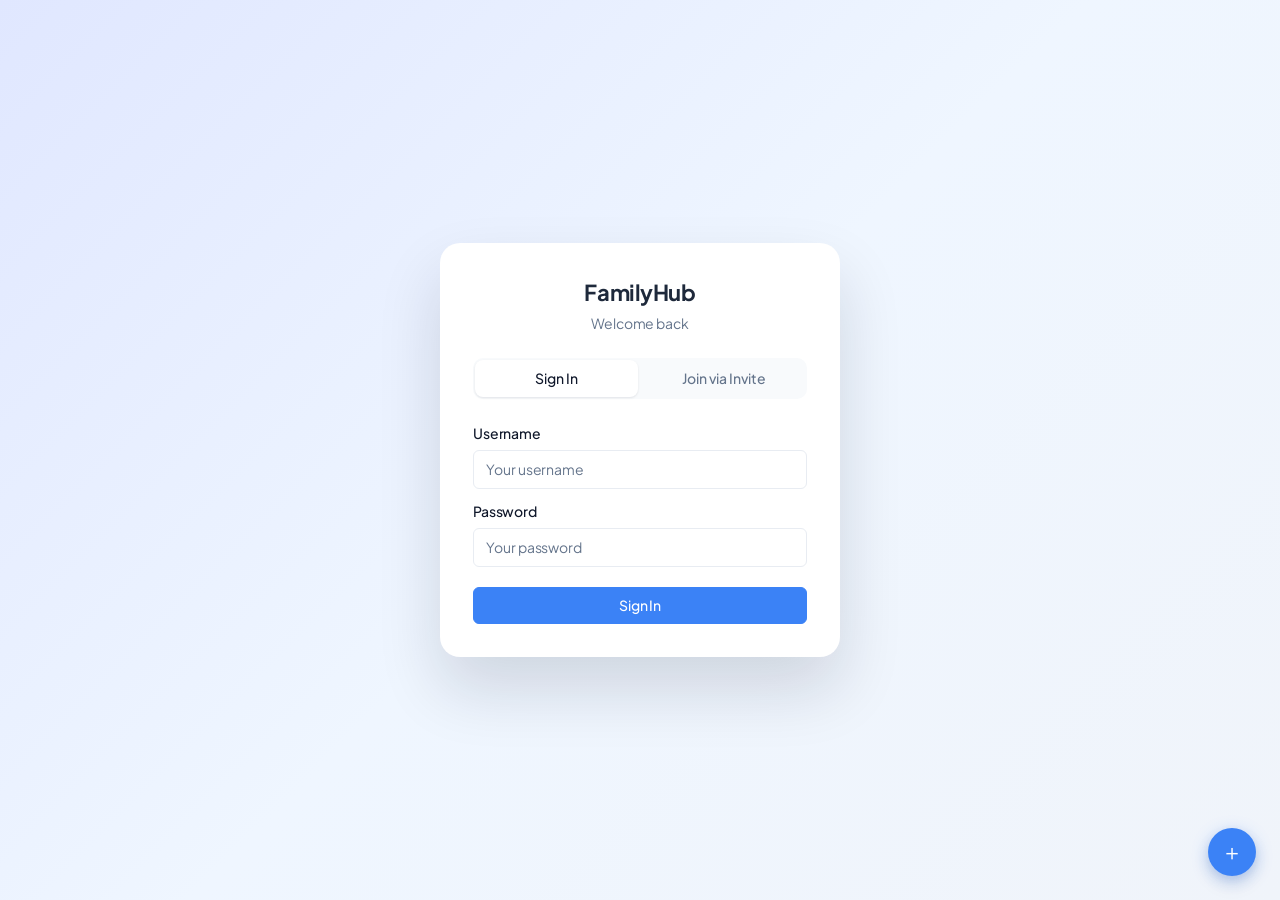
==== commit 17beab45: "v6_6_2" ====
--- a/index.html
+++ b/index.html
@@ -771,6 +771,7 @@
   import { historyServiceDescriptor }     from './services/history.js';      // P-10
   import { commandServiceDescriptor }     from './services/command.js';      // P-11
   import { initActivityService, seedActivityFeed } from './services/activity.js';
+  import { initKLRE }                from './services/klre-engine.js'; // [KLRE v6.6.0]
   import { runWeeklyProjectDigest }               from './views/projects.js'; // [F4] Weekly Project Digest
   import { initTimeTracker }              from './services/time-tracker.js'; // [MAJOR] time tracking
   // [v5.3.1] Reminder system
@@ -870,7 +871,7 @@
       // Initialize window.FH early so entity-panel can call _pushUndoDelete
       // (the full FH object is completed later at boot sequence end)
       window.FH = window.FH || {};
-      window.FH.version = '6.5.3'; // [N51 fix] exposed for debugging and service worker checks
+      window.FH.version = '6.6.2'; // [N51 fix] exposed for debugging and service worker checks
 
       window.FH._pushUndoDelete = ({ snapshot, entityLabel, entityTitle }) => {
         const entry = { snapshot, entityLabel, entityTitle, ts: Date.now() };
@@ -1016,6 +1017,7 @@
       seedActivityFeed();    // [minor] backfill activity cards from existing entities
       initTimeTracker();     // [MAJOR] time tracking service — restores active sessions
       initTimerPanel();      // [v6.2.0] floating timer panel
+      initKLRE().catch(e => console.warn('[boot] KLRE init failed:', e)); // [KLRE v6.6.0] non-blocking
       // Wire topbar timer button
       // Timer panel opened via systray timer item (no separate topbar button — v6.3.0)
       initReminderService(); // [v5.3.1] reminder scheduler + SW sync
@@ -1212,7 +1214,7 @@
         try {
           // updateViaCache:'none' forces browser to always revalidate sw.js,
           // bypassing both browser HTTP cache and GitHub Pages CDN cache.
-          const reg = await navigator.serviceWorker.register('./sw.js?v=6.5.3', {
+          const reg = await navigator.serviceWorker.register('./sw.js?v=6.5.5', {
             updateViaCache: 'none',
           });
           console.log('[FH] Service worker registered:', reg.scope);
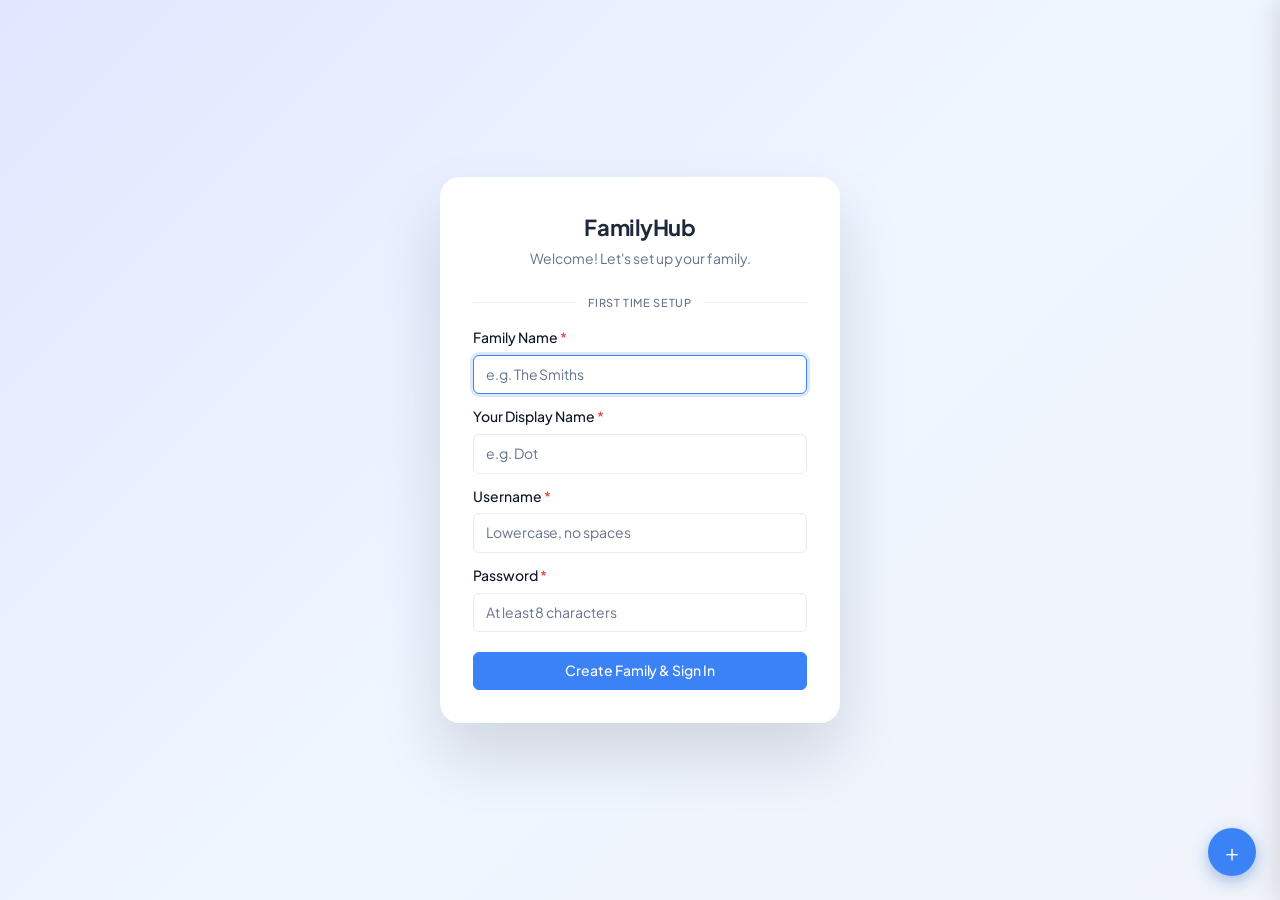
==== commit ed302672: "v6_6_3" ====
--- a/index.html
+++ b/index.html
@@ -871,7 +871,7 @@
       // Initialize window.FH early so entity-panel can call _pushUndoDelete
       // (the full FH object is completed later at boot sequence end)
       window.FH = window.FH || {};
-      window.FH.version = '6.6.2'; // [N51 fix] exposed for debugging and service worker checks
+      window.FH.version = '6.6.3'; // [N51 fix] exposed for debugging and service worker checks
 
       window.FH._pushUndoDelete = ({ snapshot, entityLabel, entityTitle }) => {
         const entry = { snapshot, entityLabel, entityTitle, ts: Date.now() };
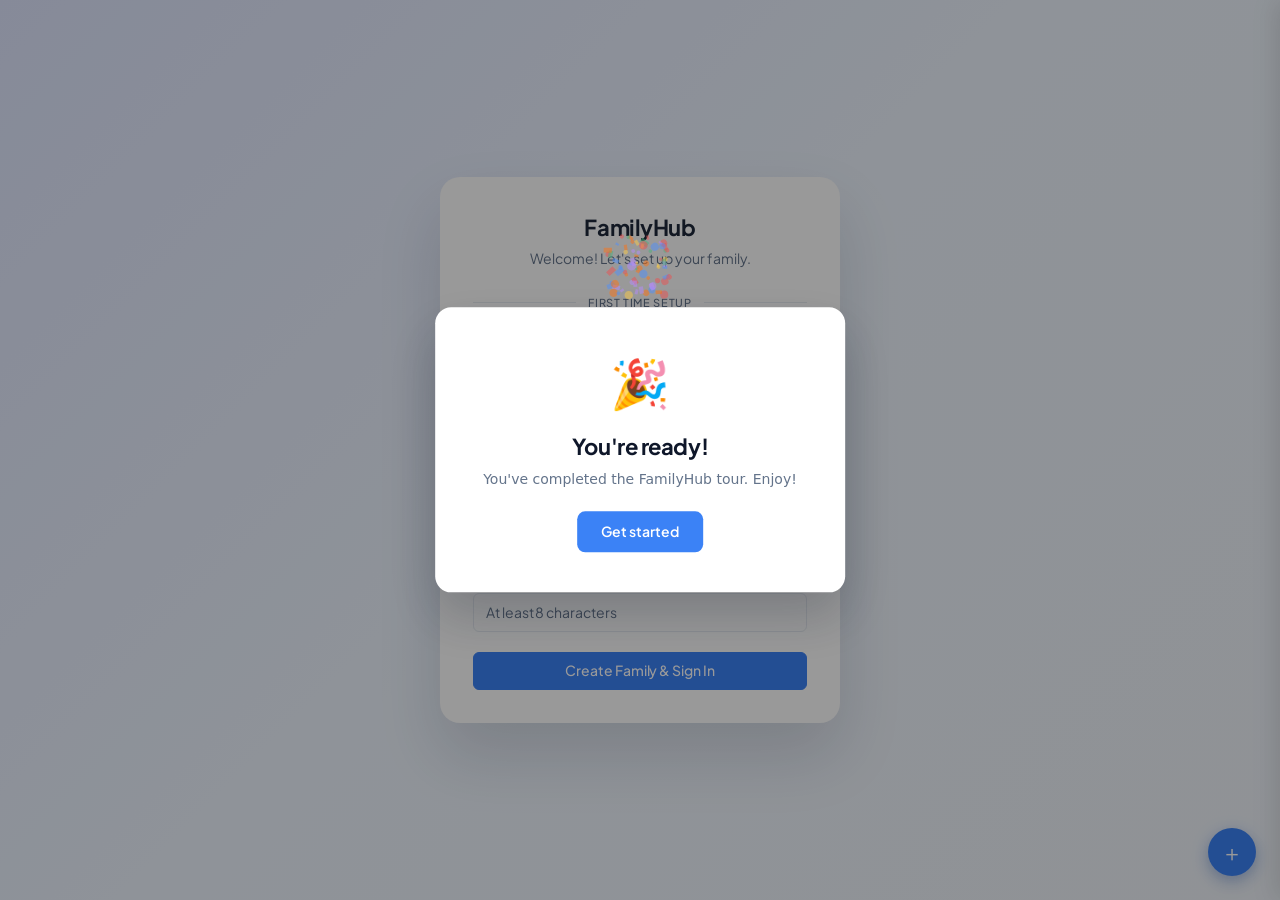
==== commit a259e4aa: "v6_6_4" ====
--- a/index.html
+++ b/index.html
@@ -871,7 +871,7 @@
       // Initialize window.FH early so entity-panel can call _pushUndoDelete
       // (the full FH object is completed later at boot sequence end)
       window.FH = window.FH || {};
-      window.FH.version = '6.6.3'; // [N51 fix] exposed for debugging and service worker checks
+      window.FH.version = '6.6.4'; // [N51 fix] exposed for debugging and service worker checks
 
       window.FH._pushUndoDelete = ({ snapshot, entityLabel, entityTitle }) => {
         const entry = { snapshot, entityLabel, entityTitle, ts: Date.now() };
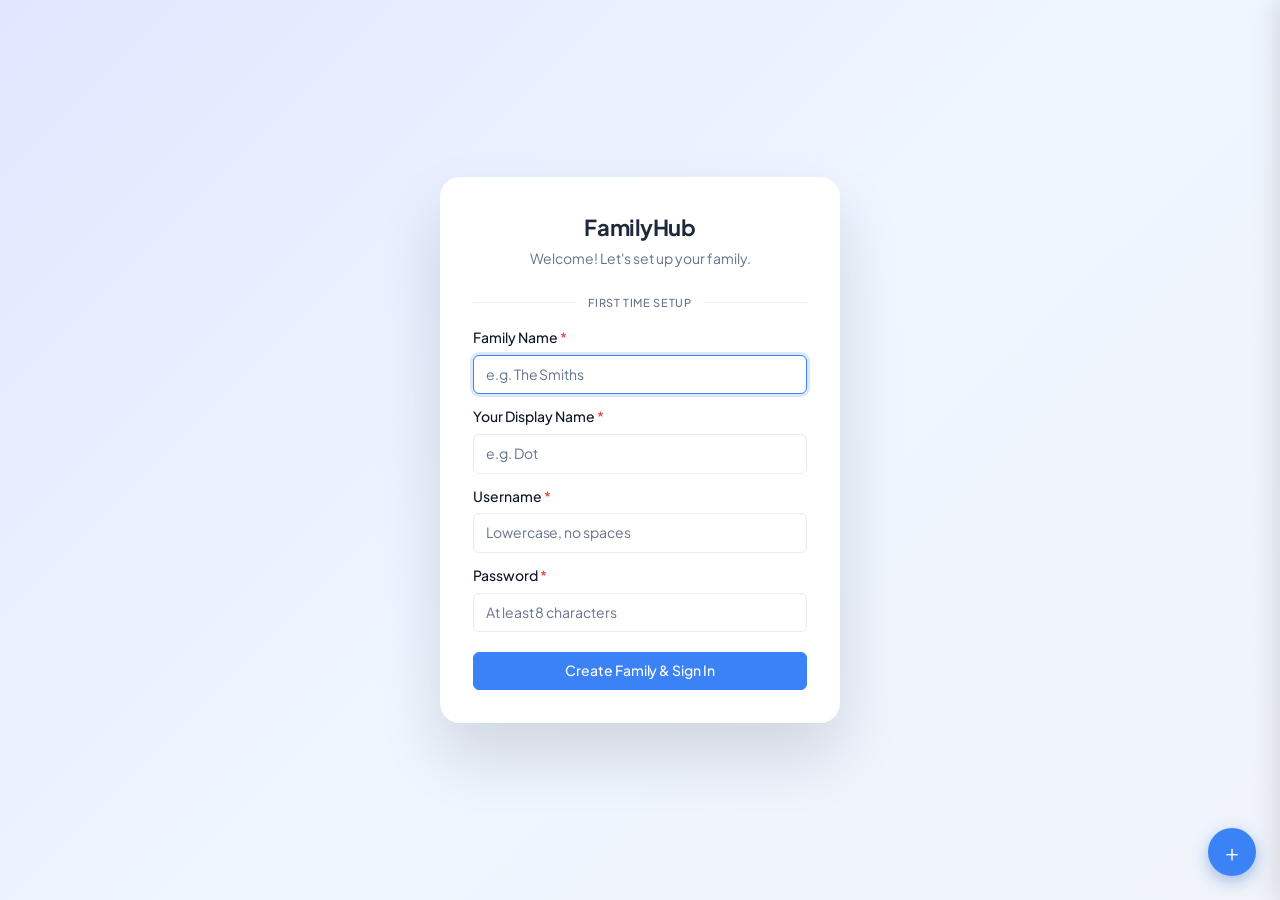
==== commit f85d909e: "v6_6_6" ====
--- a/index.html
+++ b/index.html
@@ -871,7 +871,7 @@
       // Initialize window.FH early so entity-panel can call _pushUndoDelete
       // (the full FH object is completed later at boot sequence end)
       window.FH = window.FH || {};
-      window.FH.version = '6.6.4'; // [N51 fix] exposed for debugging and service worker checks
+      window.FH.version = '6.6.6'; // [N51 fix] exposed for debugging and service worker checks
 
       window.FH._pushUndoDelete = ({ snapshot, entityLabel, entityTitle }) => {
         const entry = { snapshot, entityLabel, entityTitle, ts: Date.now() };
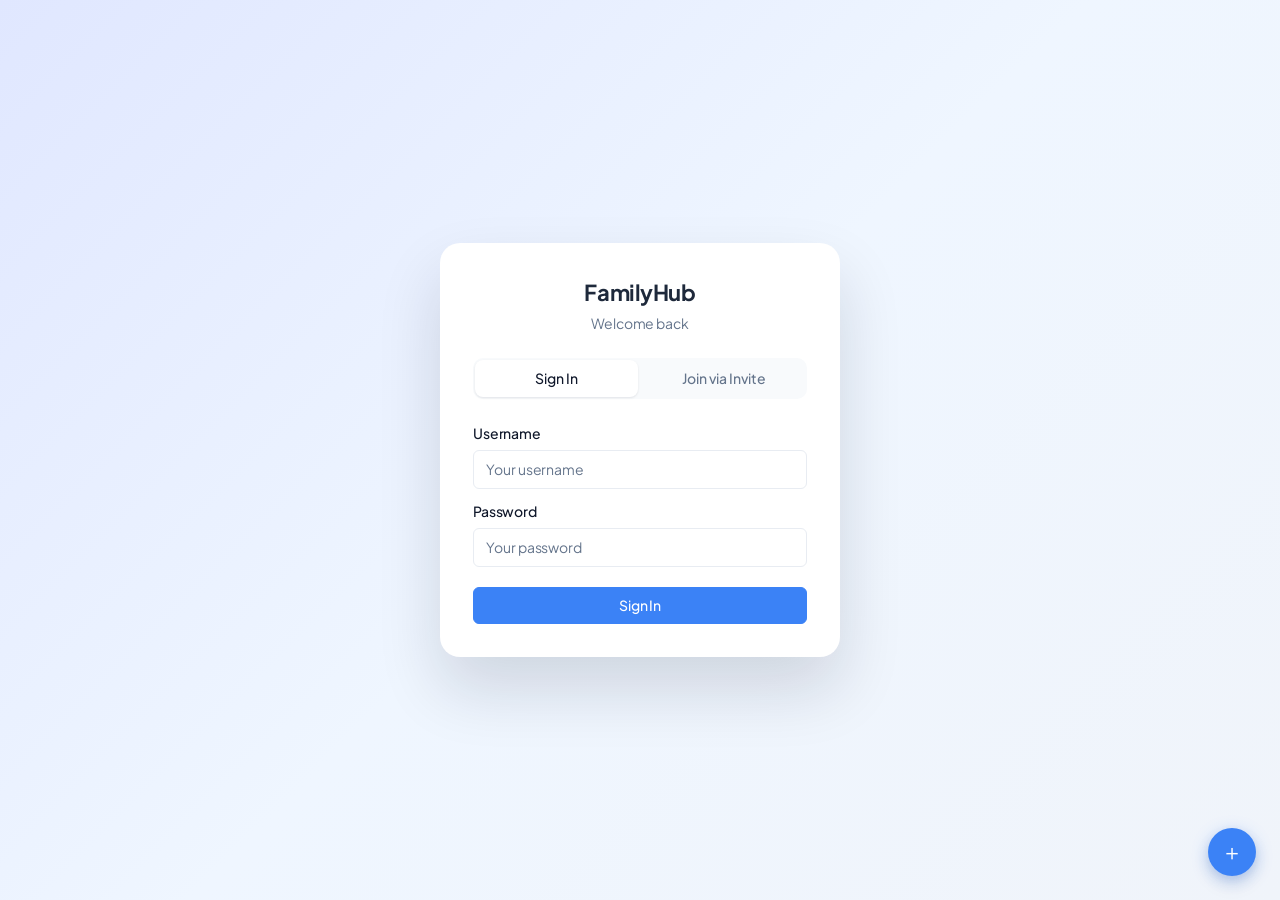
==== commit 43b237ca: "v6_9_0" ====
--- a/index.html
+++ b/index.html
@@ -871,7 +871,7 @@
       // Initialize window.FH early so entity-panel can call _pushUndoDelete
       // (the full FH object is completed later at boot sequence end)
       window.FH = window.FH || {};
-      window.FH.version = '6.6.6'; // [N51 fix] exposed for debugging and service worker checks
+      window.FH.version = '6.9.0'; // [N51 fix] exposed for debugging and service worker checks
 
       window.FH._pushUndoDelete = ({ snapshot, entityLabel, entityTitle }) => {
         const entry = { snapshot, entityLabel, entityTitle, ts: Date.now() };
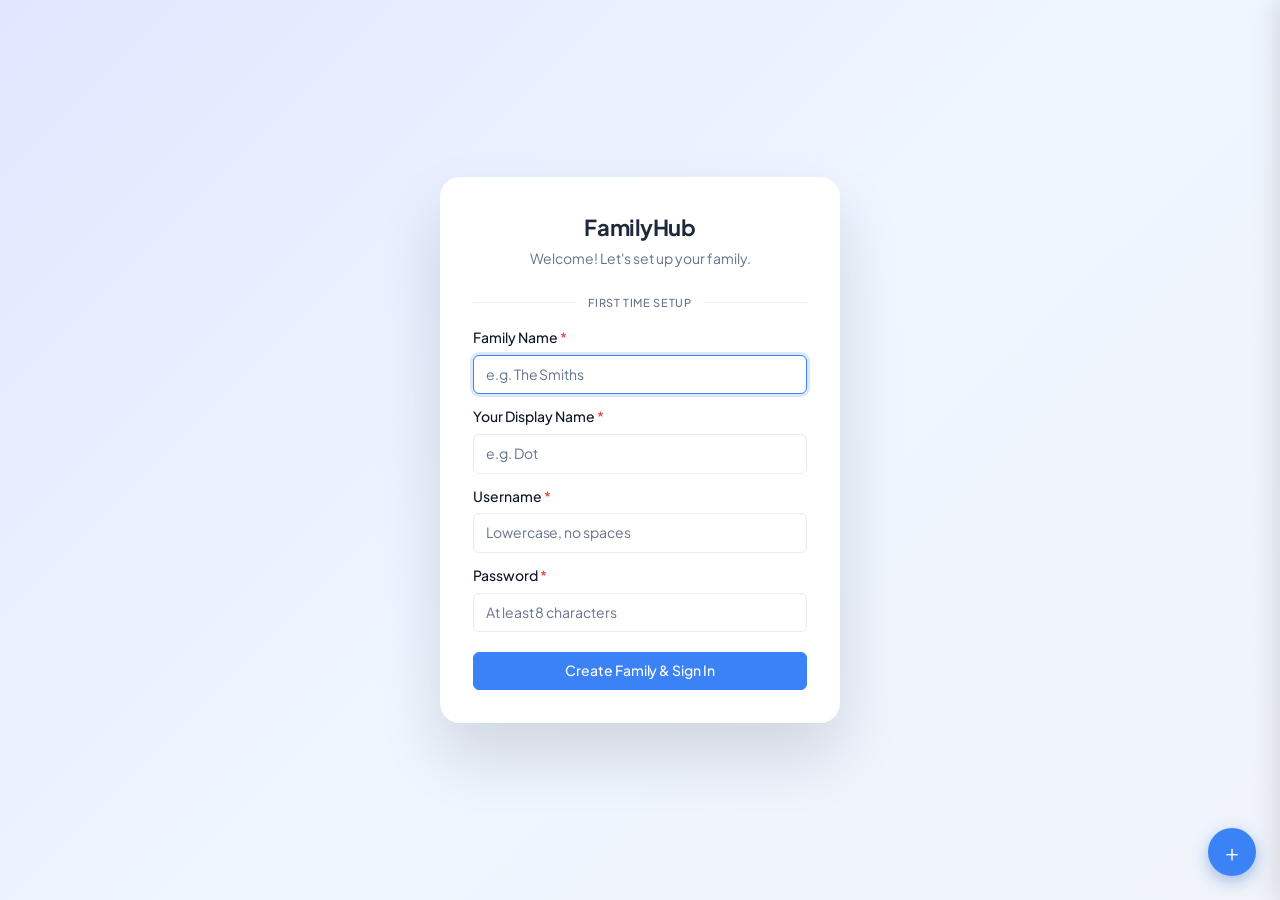
==== commit cef6788c: "v6_9_2" ====
--- a/index.html
+++ b/index.html
@@ -871,7 +871,7 @@
       // Initialize window.FH early so entity-panel can call _pushUndoDelete
       // (the full FH object is completed later at boot sequence end)
       window.FH = window.FH || {};
-      window.FH.version = '6.9.0'; // [N51 fix] exposed for debugging and service worker checks
+      window.FH.version = '6.9.2'; // [N51 fix] exposed for debugging and service worker checks
 
       window.FH._pushUndoDelete = ({ snapshot, entityLabel, entityTitle }) => {
         const entry = { snapshot, entityLabel, entityTitle, ts: Date.now() };
